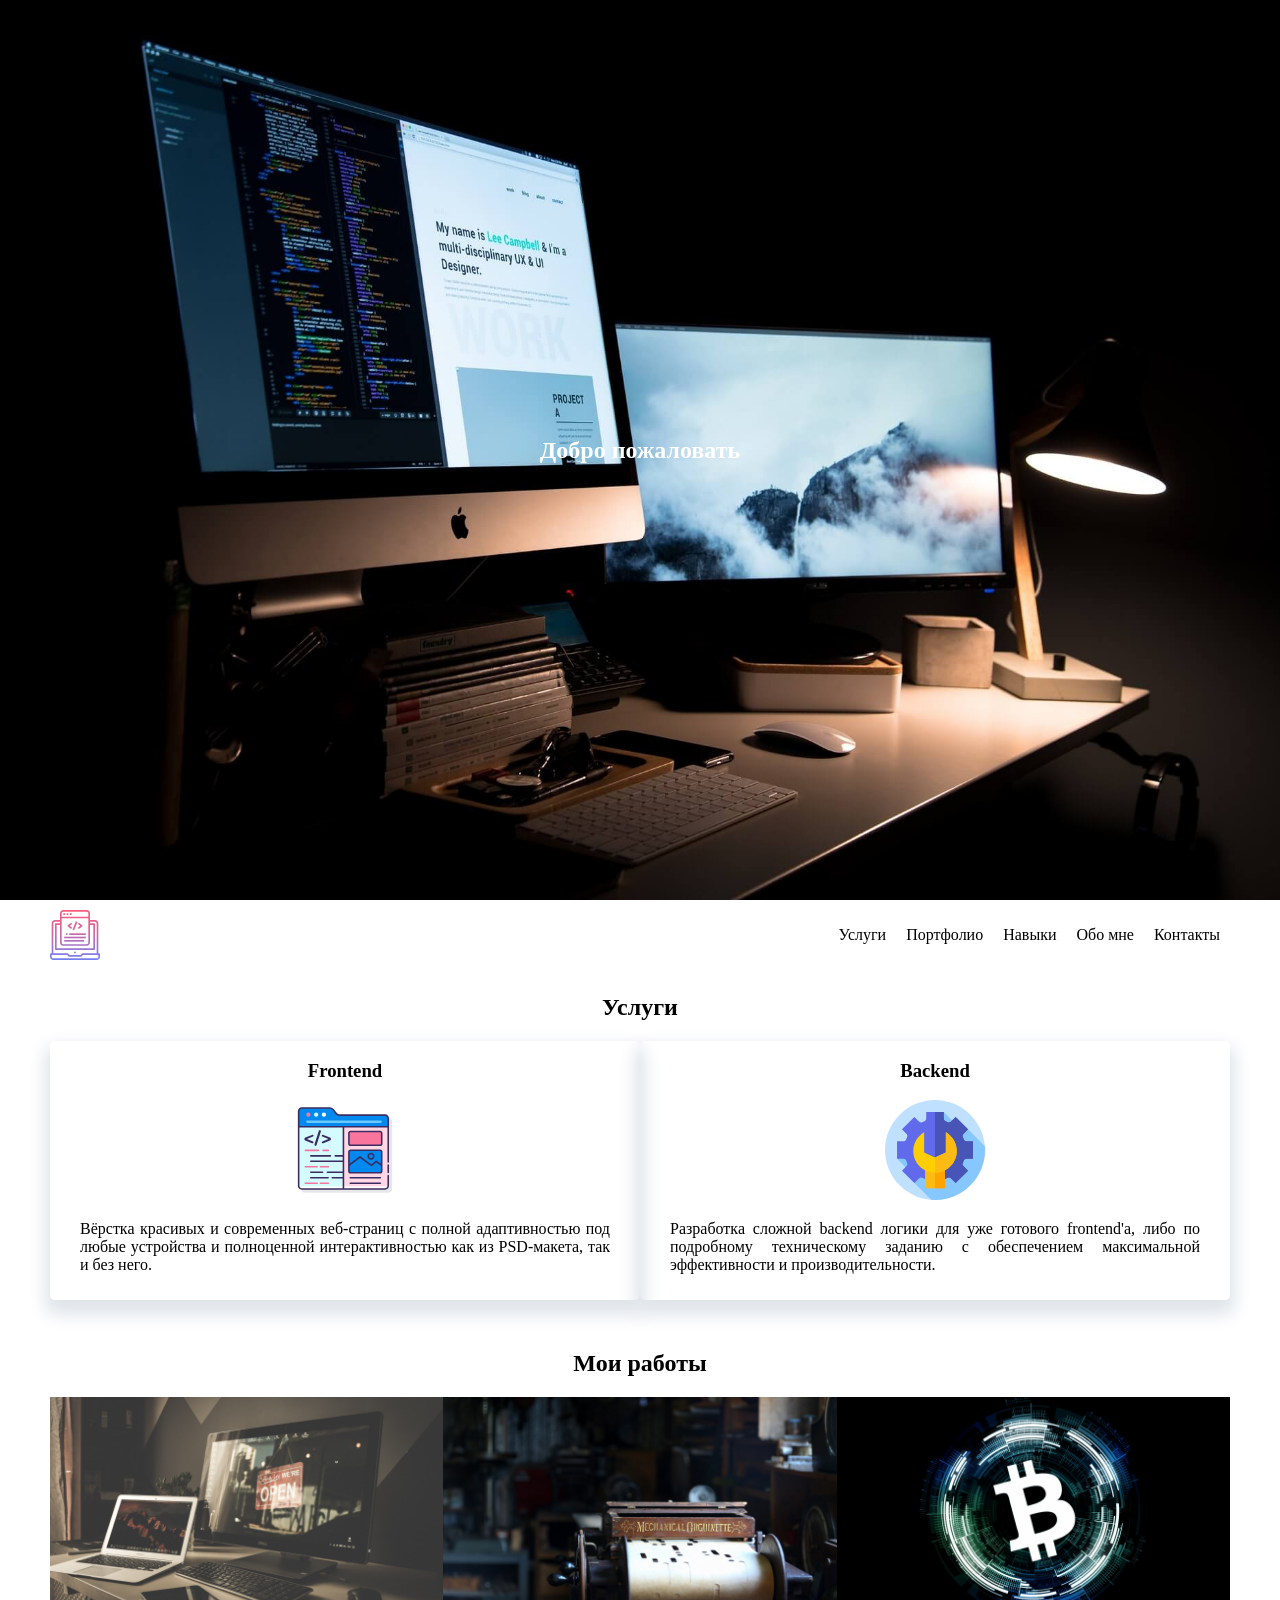
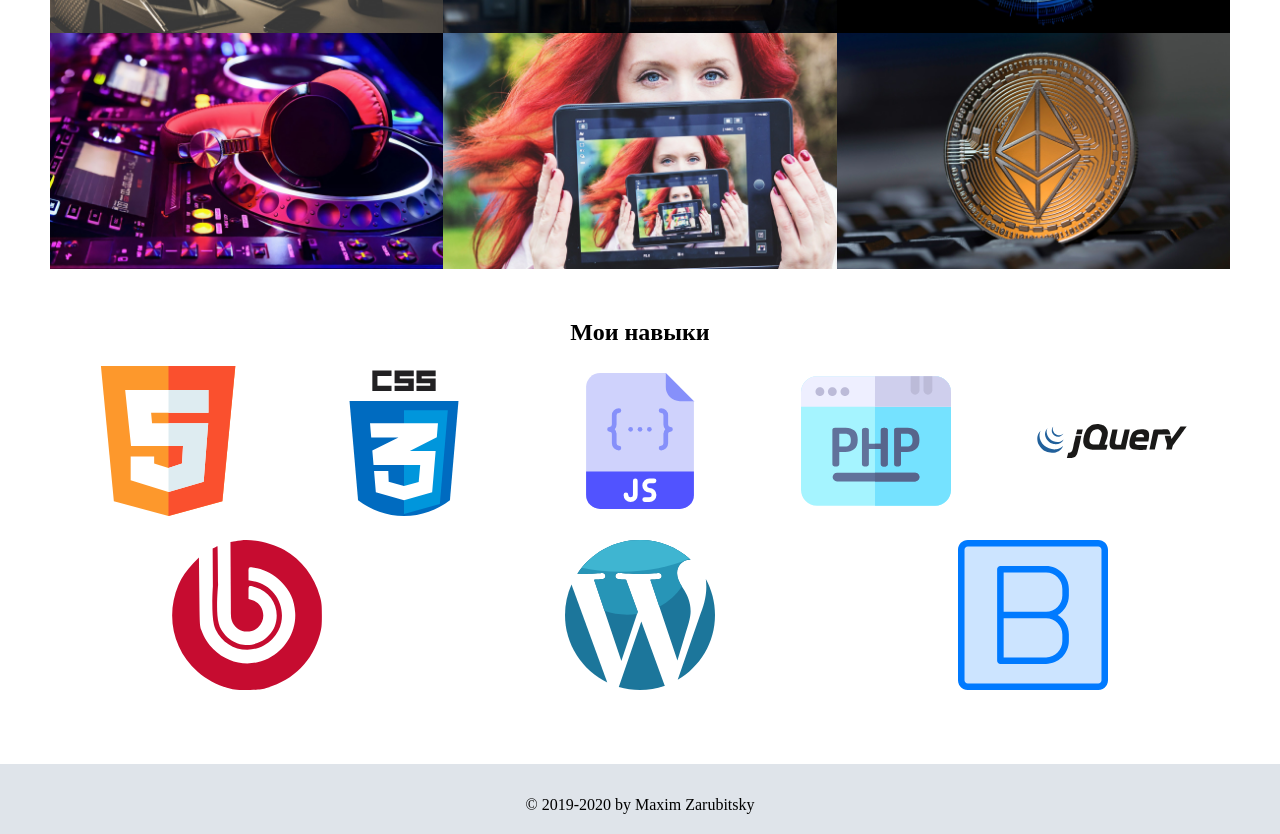
==== index.html @ ff4000c7 "Initial commit" ====
<!DOCTYPE html>
<html lang="ru">

<head>
    <meta charset="UTF-8">
    <meta name="viewport" content="width=device-width, initial-scale=1.0">
    <link rel="stylesheet" href="style.css">
    <!-- <link rel="shortcut icon" href="favicon.ico" type="image/x-icon"> -->
    <title>Портфолио</title>
</head>

<body>
    <section class="home">
        <div class="welcom">
            <h1>Добро пожаловать</h1>
        </div>
    </section>
    <header class="container">
        <div class="header-logo">
            <svg version="1.1" id="Capa_1" xmlns="http://www.w3.org/2000/svg" xmlns:xlink="http://www.w3.org/1999/xlink"
                x="0px" y="0px" viewBox="0 0 480 480" style="enable-background:new 0 0 480 480;" xml:space="preserve">
                <g>

                    <linearGradient id="SVGID_1_" gradientUnits="userSpaceOnUse" x1="-26.875" y1="617.289" x2="-26.875"
                        y2="554.985" gradientTransform="matrix(8 0 0 -8 455 4941)">
                        <stop offset="0" style="stop-color:#FC5C7D" />
                        <stop offset="0.129" style="stop-color:#F35E85" />
                        <stop offset="0.343" style="stop-color:#D9659B" />
                        <stop offset="0.616" style="stop-color:#B070BF" />
                        <stop offset="0.934" style="stop-color:#777FF0" />
                        <stop offset="1" style="stop-color:#6A82FB" />
                    </linearGradient>
                    <path style="fill:url(#SVGID_1_);" d="M232,400h16v16h-16V400z" />

                    <linearGradient id="SVGID_2_" gradientUnits="userSpaceOnUse" x1="-26.875" y1="617.289" x2="-26.875"
                        y2="554.985" gradientTransform="matrix(8 0 0 -8 455 4941)">
                        <stop offset="0" style="stop-color:#FC5C7D" />
                        <stop offset="0.129" style="stop-color:#F35E85" />
                        <stop offset="0.343" style="stop-color:#D9659B" />
                        <stop offset="0.616" style="stop-color:#B070BF" />
                        <stop offset="0.934" style="stop-color:#777FF0" />
                        <stop offset="1" style="stop-color:#6A82FB" />
                    </linearGradient>
                    <path style="fill:url(#SVGID_2_);" d="M472,416h-8V128c0-17.673-14.327-32-32-32h-48V32c0-17.673-14.327-32-32-32H128
		c-17.673,0-32,14.327-32,32v64H48c-17.673,0-32,14.327-32,32v288H8c-4.418,0-8,3.582-8,8v24c0,17.673,14.327,32,32,32h416
		c17.673,0,32-14.327,32-32v-24C480,419.582,476.418,416,472,416z M128,344h224c17.673,0,32-14.327,32-32V144h32v224H64V144h32v168
		C96,329.673,110.327,344,128,344z M112,80h256v232c0,8.837-7.163,16-16,16H128c-8.837,0-16-7.163-16-16V80z M128,16h224
		c8.837,0,16,7.163,16,16v32H112V32C112,23.163,119.163,16,128,16z M32,128c0-8.837,7.163-16,16-16h48v16H56c-4.418,0-8,3.582-8,8
		v240c0,4.418,3.582,8,8,8h368c4.418,0,8-3.582,8-8V136c0-4.418-3.582-8-8-8h-40v-16h48c8.837,0,16,7.163,16,16v288H312
		c-2.12-0.002-4.155,0.839-5.656,2.336L292.688,432H187.312l-13.656-13.664c-1.501-1.497-3.536-2.338-5.656-2.336H32L32,128z
		 M464,448c0,8.837-7.163,16-16,16H32c-8.837,0-16-7.163-16-16v-16h148.688l13.656,13.656c1.5,1.5,3.534,2.344,5.656,2.344h112
		c2.122,0,4.156-0.844,5.656-2.344L315.312,432H464V448z" />

                    <linearGradient id="SVGID_3_" gradientUnits="userSpaceOnUse" x1="-26.875" y1="617.289" x2="-26.875"
                        y2="554.985" gradientTransform="matrix(8 0 0 -8 455 4941)">
                        <stop offset="0" style="stop-color:#FC5C7D" />
                        <stop offset="0.129" style="stop-color:#F35E85" />
                        <stop offset="0.343" style="stop-color:#D9659B" />
                        <stop offset="0.616" style="stop-color:#B070BF" />
                        <stop offset="0.934" style="stop-color:#777FF0" />
                        <stop offset="1" style="stop-color:#6A82FB" />
                    </linearGradient>
                    <path style="fill:url(#SVGID_3_);" d="M136,256h208v16H136V256z" />
                </g>
                <g>

                    <linearGradient id="SVGID_4_" gradientUnits="userSpaceOnUse" x1="-27.875" y1="617.289" x2="-27.875"
                        y2="554.985" gradientTransform="matrix(8 0 0 -8 455 4941)">
                        <stop offset="0" style="stop-color:#FC5C7D" />
                        <stop offset="0.129" style="stop-color:#F35E85" />
                        <stop offset="0.343" style="stop-color:#D9659B" />
                        <stop offset="0.616" style="stop-color:#B070BF" />
                        <stop offset="0.934" style="stop-color:#777FF0" />
                        <stop offset="1" style="stop-color:#6A82FB" />
                    </linearGradient>
                    <path style="fill:url(#SVGID_4_);" d="M136,288h192v16H136V288z" />

                    <linearGradient id="SVGID_5_" gradientUnits="userSpaceOnUse" x1="-23.875" y1="617.289" x2="-23.875"
                        y2="554.985" gradientTransform="matrix(8 0 0 -8 455 4941)">
                        <stop offset="0" style="stop-color:#FC5C7D" />
                        <stop offset="0.129" style="stop-color:#F35E85" />
                        <stop offset="0.343" style="stop-color:#D9659B" />
                        <stop offset="0.616" style="stop-color:#B070BF" />
                        <stop offset="0.934" style="stop-color:#777FF0" />
                        <stop offset="1" style="stop-color:#6A82FB" />
                    </linearGradient>
                    <path style="fill:url(#SVGID_5_);" d="M184,224h160v16H184V224z" />

                    <linearGradient id="SVGID_6_" gradientUnits="userSpaceOnUse" x1="-39.875" y1="617.289" x2="-39.875"
                        y2="554.985" gradientTransform="matrix(8 0 0 -8 455 4941)">
                        <stop offset="0" style="stop-color:#FC5C7D" />
                        <stop offset="0.129" style="stop-color:#F35E85" />
                        <stop offset="0.343" style="stop-color:#D9659B" />
                        <stop offset="0.616" style="stop-color:#B070BF" />
                        <stop offset="0.934" style="stop-color:#777FF0" />
                        <stop offset="1" style="stop-color:#6A82FB" />
                    </linearGradient>
                    <path style="fill:url(#SVGID_6_);" d="M128,32h16v16h-16V32z" />

                    <linearGradient id="SVGID_7_" gradientUnits="userSpaceOnUse" x1="-35.875" y1="617.289" x2="-35.875"
                        y2="554.985" gradientTransform="matrix(8 0 0 -8 455 4941)">
                        <stop offset="0" style="stop-color:#FC5C7D" />
                        <stop offset="0.129" style="stop-color:#F35E85" />
                        <stop offset="0.343" style="stop-color:#D9659B" />
                        <stop offset="0.616" style="stop-color:#B070BF" />
                        <stop offset="0.934" style="stop-color:#777FF0" />
                        <stop offset="1" style="stop-color:#6A82FB" />
                    </linearGradient>
                    <path style="fill:url(#SVGID_7_);" d="M160,32h16v16h-16V32z" />

                    <linearGradient id="SVGID_8_" gradientUnits="userSpaceOnUse" x1="-31.875" y1="617.289" x2="-31.875"
                        y2="554.985" gradientTransform="matrix(8 0 0 -8 455 4941)">
                        <stop offset="0" style="stop-color:#FC5C7D" />
                        <stop offset="0.129" style="stop-color:#F35E85" />
                        <stop offset="0.343" style="stop-color:#D9659B" />
                        <stop offset="0.616" style="stop-color:#B070BF" />
                        <stop offset="0.934" style="stop-color:#777FF0" />
                        <stop offset="1" style="stop-color:#6A82FB" />
                    </linearGradient>
                    <path style="fill:url(#SVGID_8_);" d="M192,32h16v16h-16V32z" />

                    <linearGradient id="SVGID_9_" gradientUnits="userSpaceOnUse" x1="-36.875" y1="617.289" x2="-36.875"
                        y2="554.985" gradientTransform="matrix(8 0 0 -8 455 4941)">
                        <stop offset="0" style="stop-color:#FC5C7D" />
                        <stop offset="0.129" style="stop-color:#F35E85" />
                        <stop offset="0.343" style="stop-color:#D9659B" />
                        <stop offset="0.616" style="stop-color:#B070BF" />
                        <stop offset="0.934" style="stop-color:#777FF0" />
                        <stop offset="1" style="stop-color:#6A82FB" />
                    </linearGradient>
                    <path style="fill:url(#SVGID_9_);" d="M152,224h16v16h-16V224z" />

                    <linearGradient id="SVGID_10_" gradientUnits="userSpaceOnUse" x1="-33.075" y1="617.289" x2="-33.075"
                        y2="554.985" gradientTransform="matrix(8 0 0 -8 455 4941)">
                        <stop offset="0" style="stop-color:#FC5C7D" />
                        <stop offset="0.129" style="stop-color:#F35E85" />
                        <stop offset="0.343" style="stop-color:#D9659B" />
                        <stop offset="0.616" style="stop-color:#B070BF" />
                        <stop offset="0.934" style="stop-color:#777FF0" />
                        <stop offset="1" style="stop-color:#6A82FB" />
                    </linearGradient>
                    <path style="fill:url(#SVGID_10_);" d="M203.2,182.4l9.6-12.8L189.336,152l23.464-17.6l-9.6-12.8l-32,24
		c-3.535,2.651-4.251,7.665-1.6,11.2c0.455,0.606,0.994,1.145,1.6,1.6L203.2,182.4z" />

                    <linearGradient id="SVGID_11_" gradientUnits="userSpaceOnUse" x1="-20.675" y1="617.289" x2="-20.675"
                        y2="554.985" gradientTransform="matrix(8 0 0 -8 455 4941)">
                        <stop offset="0" style="stop-color:#FC5C7D" />
                        <stop offset="0.129" style="stop-color:#F35E85" />
                        <stop offset="0.343" style="stop-color:#D9659B" />
                        <stop offset="0.616" style="stop-color:#B070BF" />
                        <stop offset="0.934" style="stop-color:#777FF0" />
                        <stop offset="1" style="stop-color:#6A82FB" />
                    </linearGradient>
                    <path style="fill:url(#SVGID_11_);" d="M276.8,182.4l32-24c3.535-2.651,4.251-7.665,1.6-11.2c-0.455-0.606-0.994-1.145-1.6-1.6
		l-32-24l-9.6,12.8l23.464,17.6L267.2,169.6L276.8,182.4z" />
                </g>
                <linearGradient id="SVGID_12_" gradientUnits="userSpaceOnUse" x1="-29.5269" y1="610.7902" x2="-87.3759"
                    y2="587.6502" gradientTransform="matrix(2.9718 -7.4275 -7.4275 -2.9718 4864.4277 1598.5453)">
                    <stop offset="0" style="stop-color:#FC5C7D" />
                    <stop offset="0.129" style="stop-color:#F35E85" />
                    <stop offset="0.343" style="stop-color:#D9659B" />
                    <stop offset="0.616" style="stop-color:#B070BF" />
                    <stop offset="0.934" style="stop-color:#777FF0" />
                    <stop offset="1" style="stop-color:#6A82FB" />
                </linearGradient>
                <path style="fill:url(#SVGID_12_);"
                    d="M216.574,189.025l32.007-79.994l14.862,5.947l-32.007,79.994L216.574,189.025z" />
                <g>
                </g>
                <g>
                </g>
                <g>
                </g>
                <g>
                </g>
                <g>
                </g>
                <g>
                </g>
                <g>
                </g>
                <g>
                </g>
                <g>
                </g>
                <g>
                </g>
                <g>
                </g>
                <g>
                </g>
                <g>
                </g>
                <g>
                </g>
                <g>
                </g>
            </svg>
        </div>
        <nav class="header-menu">
            <ul>
                <li class="link-services"><a href="#services">Услуги</a></li>
                <li class="link-portfolio"><a href="#portfolio">Портфолио</a></li>
                <li class="link-skills"><a href="#skills">Навыки</a></li>
                <li class="link-about"><a href="#about">Обо мне</a></li>
                <li class="link-contact"><a href="#contact">Контакты</a></li>
            </ul>
        </nav>
        <div class="menu-toggler"></div>
    </header>
    <main>
        <section id="services">
            <h2>Услуги</h2>
            <div class="container">
                <div class="services-item">
                    <h3>Frontend</h3>
                    <div class="icon">
                        <svg id="Layer_1" enable-background="new 0 0 128 128" height="512" viewBox="0 0 128 128"
                            width="512" xmlns="http://www.w3.org/2000/svg">
                            <g>
                                <path
                                    d="m119.338 22.382h-57.978c-1.769 0-3.426-.868-4.433-2.322l-2.578-3.725c-1.38-1.993-3.651-3.184-6.077-3.184h-35.61c-2.757 0-5 2.243-5 5v95.698c0 2.757 2.243 5 5 5h106.676c2.757 0 5-2.243 5-5v-86.467c0-2.757-2.243-5-5-5z"
                                    fill="#e6e7e8" />
                                <g>
                                    <path
                                        d="m119.337 34.163h-114.675v75.687c0 2.209 1.791 4 4 4h106.675c2.209 0 4-1.791 4-4z"
                                        fill="#d4fbff" />
                                    <path d="m62 113.85h53.337c2.209 0 4-1.791 4-4v-75.687h-57.337z" fill="#ffd7e5" />
                                    <g fill="#fa759e">
                                        <g>
                                            <path
                                                d="m42.82 65.5h-6.809c-.552 0-1-.447-1-1s.448-1 1-1h6.809c.552 0 1 .447 1 1s-.447 1-1 1z" />
                                            <path
                                                d="m30.012 65.5h-16.833c-.552 0-1-.447-1-1s.448-1 1-1h16.833c.552 0 1 .447 1 1s-.448 1-1 1z" />
                                            <path
                                                d="m42.82 86.5h-10.308c-.552 0-1-.447-1-1s.448-1 1-1h10.308c.552 0 1 .447 1 1s-.447 1-1 1z" />
                                            <path
                                                d="m28.512 86.5h-15.333c-.552 0-1-.447-1-1s.448-1 1-1h15.333c.552 0 1 .447 1 1s-.448 1-1 1z" />
                                        </g>
                                        <g>
                                            <path
                                                d="m42.82 107.5h-10.308c-.552 0-1-.447-1-1s.448-1 1-1h10.308c.552 0 1 .447 1 1s-.447 1-1 1z" />
                                            <path
                                                d="m28.512 107.5h-15.333c-.552 0-1-.447-1-1s.448-1 1-1h15.333c.552 0 1 .447 1 1s-.448 1-1 1z" />
                                        </g>
                                    </g>
                                    <g>
                                        <path
                                            d="m69.024 55.968v-13.6c0-1.105.895-2 2-2h37.953c1.105 0 2 .895 2 2v13.6c0 1.105-.895 2-2 2h-37.953c-1.105 0-2-.895-2-2z"
                                            fill="#fa759e" />
                                        <path
                                            d="m69.024 91.211v-24.818c0-1.105.895-2 2-2h37.953c1.105 0 2 .895 2 2v24.817c0 1.105-.895 2-2 2h-37.953c-1.105.001-2-.895-2-1.999z"
                                            fill="#0089ef" />
                                    </g>
                                    <path
                                        d="m115.337 110.85h-106.675c-2.209 0-4-1.791-4-4v3c0 2.209 1.791 4 4 4h106.675c2.209 0 4-1.791 4-4v-3c0 2.209-1.791 4-4 4z"
                                        fill="#fff" />
                                    <path
                                        d="m52.106 16.629-2.579-3.725c-1.194-1.724-3.157-2.753-5.254-2.753h-35.611c-2.209 0-4 1.791-4 4v20.012h114.675v-10.781c0-2.209-1.791-4-4-4h-57.977c-2.097 0-4.061-1.029-5.254-2.753z"
                                        fill="#0089ef" />
                                    <g>
                                        <circle cx="36.972" cy="18.791" fill="#fff" r="2.727" />
                                        <circle cx="27.065" cy="18.791" fill="#d4fbff" r="2.727" />
                                        <circle cx="17.158" cy="18.791" fill="#fa759e" r="2.727" />
                                        <path
                                            d="m109.569 29.291h-93.75c-.829 0-1.5-.672-1.5-1.5s.671-1.5 1.5-1.5h93.75c.828 0 1.5.672 1.5 1.5s-.671 1.5-1.5 1.5z"
                                            fill="#6dc9f7" />
                                    </g>
                                    <g fill="#3a2c60">
                                        <path
                                            d="m45.345 70.5h-25.166c-.552 0-1 .447-1 1s.448 1 1 1h25.166c.552 0 1-.447 1-1s-.448-1-1-1z" />
                                        <path
                                            d="m20.179 93.5h15.166c.552 0 1-.447 1-1s-.448-1-1-1h-15.166c-.552 0-1 .447-1 1s.448 1 1 1z" />
                                        <path
                                            d="m19.179 99.5c0 .553.448 1 1 1h22.333c.552 0 1-.447 1-1s-.448-1-1-1h-22.333c-.552 0-1 .447-1 1z" />
                                        <path
                                            d="m13.279 51.911 8.472 3.456c.24.096.464.144.672.144.368 0 .676-.124.924-.372s.372-.564.372-.948c0-.224-.06-.428-.18-.612s-.292-.324-.516-.42l-7.849-3.144 7.849-3.144c.464-.208.695-.552.695-1.032 0-.384-.12-.696-.359-.936-.24-.24-.544-.36-.912-.36-.225 0-.456.048-.696.144l-8.472 3.456c-.4.16-.712.408-.937.744-.224.336-.336.712-.336 1.128 0 .432.112.812.336 1.14.225.329.537.581.937.756z" />
                                        <path
                                            d="m26.263 58.703c.304 0 .579-.084.828-.252.247-.168.42-.42.516-.756l5.521-17.28c.048-.176.071-.344.071-.504 0-.384-.144-.7-.432-.948s-.624-.372-1.008-.372c-.288 0-.557.084-.805.252s-.428.42-.54.756l-5.495 17.28c-.049.176-.072.344-.072.504 0 .384.144.7.432.948.287.248.615.372.984.372z" />
                                        <path
                                            d="m34.531 53.579c-.12.185-.181.388-.181.612 0 .384.124.7.372.948.248.249.556.372.924.372.208 0 .433-.048.672-.144l8.473-3.456c.399-.176.712-.428.936-.756.225-.328.336-.708.336-1.14 0-.416-.111-.792-.336-1.128-.224-.336-.536-.584-.936-.744l-8.473-3.456c-.239-.096-.472-.144-.695-.144-.368 0-.672.12-.912.36s-.36.552-.36.936c0 .48.232.824.696 1.032l7.848 3.144-7.848 3.144c-.225.097-.397.237-.516.42z" />
                                        <path
                                            d="m111.977 42.368c0-1.654-1.346-3-3-3h-37.953c-1.654 0-3 1.346-3 3v13.6c0 1.654 1.346 3 3 3h37.953c1.654 0 3-1.346 3-3zm-2 13.6c0 .552-.448 1-1 1h-37.953c-.552 0-1-.448-1-1v-13.6c0-.552.448-1 1-1h37.953c.552 0 1 .448 1 1z" />
                                        <path
                                            d="m111.977 91.21v-24.817c0-1.654-1.346-3-3-3h-37.953c-1.654 0-3 1.346-3 3v24.817c0 1.654 1.346 3 3 3h37.953c1.654 0 3-1.346 3-3zm-40.953-25.817h37.953c.552 0 1 .448 1 1v15.327l-5.394-3.865c-.365-.262-.861-.247-1.213.036l-5.565 4.512-14.045-10.374c-.357-.263-.848-.26-1.202.011l-12.534 9.602v-15.249c0-.552.448-1 1-1zm37.953 26.817h-37.953c-.552 0-1-.448-1-1v-7.049l13.153-10.077 14.062 10.388c.366.269.868.259 1.224-.028l5.574-4.52 5.939 4.257v7.029c.001.552-.448 1-.999 1z" />
                                        <path
                                            d="m97.25 76.583c2.481 0 4.5-2.019 4.5-4.5s-2.019-4.5-4.5-4.5-4.5 2.019-4.5 4.5 2.019 4.5 4.5 4.5zm0-7c1.379 0 2.5 1.121 2.5 2.5s-1.121 2.5-2.5 2.5-2.5-1.121-2.5-2.5 1.121-2.5 2.5-2.5z" />
                                        <path
                                            d="m109.29 98.5h-38.58c-.553 0-1 .447-1 1s.447 1 1 1h38.58c.553 0 1-.447 1-1s-.447-1-1-1z" />
                                        <path
                                            d="m109.29 105.5h-38.58c-.553 0-1 .447-1 1s.447 1 1 1h38.58c.553 0 1-.447 1-1s-.447-1-1-1z" />
                                        <path
                                            d="m119.337 82.25c-.553 0-1 .447-1 1v9.438c0 .553.447 1 1 1s1-.447 1-1v-9.438c0-.553-.447-1-1-1z" />
                                        <path
                                            d="m115.337 18.382h-57.977c-1.768 0-3.425-.868-4.432-2.322l-2.579-3.726c-1.38-1.993-3.652-3.184-6.077-3.184h-35.609c-2.757 0-5 2.243-5 5v95.699c0 2.757 2.243 5 5 5h106.675c2.757 0 5-2.243 5-5v-13.182c0-.553-.447-1-1-1s-1 .447-1 1v13.183c0 1.654-1.346 3-3 3h-52.338v-77.687h55.337v44.087c0 .553.447 1 1 1s1-.447 1-1v-55.868c0-2.757-2.243-5-5-5zm-109.674-4.231c0-1.654 1.346-3 3-3h35.61c1.769 0 3.425.868 4.432 2.322l2.579 3.726c1.381 1.993 3.652 3.184 6.077 3.184h57.977c1.654 0 3 1.346 3 3v9.781h-112.675zm55.337 56.349h-9.49c-.552 0-1 .447-1 1s.448 1 1 1h9.49v5h-40.821c-.552 0-1 .447-1 1s.448 1 1 1h40.821v12h-19.49c-.552 0-1 .447-1 1s.448 1 1 1h19.49v5h-13.401c-.552 0-1 .447-1 1s.448 1 1 1h13.401v12.35h-52.338c-1.654 0-3-1.346-3-3v-74.687h55.338z" />
                                    </g>
                                </g>
                            </g>
                        </svg>
                    </div>
                    <p class="description">Вёрстка красивых и современных веб-страниц с полной адаптивностью под любые
                        устройства и полноценной интерактивностью как из PSD-макета, так и без него.</p>
                </div>
                <div class="services-item">
                    <h3>Backend</h3>
                    <div class="icon">
                        <svg id="Capa_1" enable-background="new 0 0 512 512" height="512" viewBox="0 0 512 512"
                            width="512" xmlns="http://www.w3.org/2000/svg">
                            <g>
                                <g>
                                    <g>
                                        <g>
                                            <g>
                                                <g>
                                                    <g>
                                                        <circle cx="256" cy="256" fill="#bfe1ff" r="256" />
                                                    </g>
                                                </g>
                                            </g>
                                        </g>
                                    </g>
                                </g>
                                <path
                                    d="m512 256c0-6.584-.249-13.11-.737-19.57l-86.143-86.143-62.122-26.461-62.163-62.163-239.171 239.174 62.162 62.162 26.462 62.121 86.143 86.143c6.459.488 12.985.737 19.569.737 141.385 0 256-114.615 256-256z"
                                    fill="#87c7ff" />
                                <path
                                    d="m450.336 300.835v-89.672h-33.134c-6.014 0-11.46-3.698-13.532-9.343-1.5-4.086-3.164-8.093-4.985-12.012-2.507-5.396-1.291-11.795 2.917-16.002l23.518-23.518-63.407-63.408-23.518 23.518c-4.207 4.207-10.606 5.424-16.002 2.917-3.919-1.821-7.926-3.486-12.013-4.986-5.646-2.072-9.343-7.518-9.343-13.532v-33.133h-89.672v33.133c0 6.014-3.698 11.46-9.344 13.533-4.087 1.5-8.093 3.164-12.013 4.986-5.396 2.508-11.795 1.291-16.002-2.917l-23.519-23.519-63.408 63.408 23.519 23.518c4.207 4.207 5.424 10.606 2.917 16.002-1.821 3.919-3.486 7.926-4.985 12.013-2.072 5.646-7.518 9.343-13.532 9.344h-33.133v89.672h33.134c6.014 0 11.46 3.697 13.532 9.343 1.5 4.086 3.164 8.093 4.985 12.012 2.507 5.396 1.291 11.795-2.917 16.002l-23.519 23.518 63.408 63.408 23.518-23.518c4.207-4.207 10.606-5.424 16.002-2.917 3.919 1.821 7.926 3.486 12.012 4.986 5.646 2.072 9.343 7.518 9.343 13.532v33.133h89.672v-33.133c0-6.014 3.698-11.46 9.344-13.533 4.086-1.5 8.093-3.164 12.013-4.986 5.396-2.508 11.795-1.291 16.002 2.917l23.518 23.518 63.408-63.408-23.519-23.518c-4.207-4.207-5.424-10.606-2.917-16.002 1.821-3.919 3.486-7.926 4.985-12.013 2.072-5.646 7.518-9.344 13.532-9.344h33.135z"
                                    fill="#606aea" />
                                <path
                                    d="m403.671 310.179c2.072-5.646 7.518-9.344 13.532-9.344h33.133v-89.672h-33.134c-6.014 0-11.46-3.698-13.532-9.343-1.5-4.086-3.164-8.093-4.985-12.012-2.508-5.396-1.291-11.795 2.917-16.002l23.518-23.518-63.407-63.408-23.518 23.518c-4.207 4.208-10.606 5.424-16.002 2.917-3.919-1.821-7.926-3.486-12.013-4.986-5.646-2.072-9.344-7.518-9.344-13.532v-33.133h-44.836v388.673h44.836v-33.133c0-6.014 3.698-11.46 9.344-13.533 4.086-1.5 8.093-3.164 12.013-4.985 5.396-2.508 11.795-1.291 16.002 2.917l23.518 23.519 63.408-63.408-23.519-23.518c-4.207-4.208-5.424-10.606-2.917-16.002 1.822-3.922 3.486-7.928 4.986-12.015z"
                                    fill="#4855b7" />
                                <g>
                                    <path d="m205.177 305.355h101.647v146.645h-101.647z" fill="#fdba12" />
                                </g>
                                <g>
                                    <path d="m256 305.355h50.823v146.645h-50.823z" fill="#ffa300" />
                                </g>
                                <g>
                                    <path
                                        d="m311.613 165.273v103.593l-55.613 26.022-55.613-26.022v-103.593c-33.285 19.239-55.682 55.217-55.682 96.426 0 61.467 49.829 111.296 111.296 111.296s111.296-49.829 111.296-111.296c-.001-41.209-22.399-77.187-55.684-96.426z"
                                        fill="#ffce00" />
                                </g>
                                <g>
                                    <path
                                        d="m311.613 165.273v103.593l-55.613 26.022v78.103c.089 0-.089.003 0 .003 61.467 0 111.296-49.829 111.296-111.296 0-41.208-22.398-77.186-55.683-96.425z"
                                        fill="#fdba12" />
                                </g>
                            </g>
                        </svg>
                    </div>
                    <p class="description">Разработка сложной backend логики для уже готового frontend'а, либо по
                        подробному техническому заданию с обеспечением максимальной эффективности и производительности.
                    </p>
                </div>
            </div>
        </section>
        <section id="portfolio">
            <h2>Мои работы</h2>
            <div class="container">
                <div class="portfolio-item portfolio-item-1">
                    <img src="img/1.jpg" alt="">
                    <div class="description">Идейные соображения высшего порядка, а также дальнейшее развитие различных
                        форм деятельности требуют определения и уточнения систем массового участия. </div>
                </div>
                <div class="portfolio-item portfolio-item-2">
                    <img src="img/2.jpg" alt="">
                    <div class="description">Идейные соображения высшего порядка, а также дальнейшее развитие различных
                        форм деятельности требуют определения и уточнения систем массового участия. Не следует, однако
                        забывать, что начало повседневной работы по формированию позиции требуют определения и уточнения
                        позиций</div>
                </div>
                <div class="portfolio-item portfolio-item-3">
                    <img src="img/3.jpg" alt="">
                    <div class="description">Идейные соображения высшего порядка, а также дальнейшее развитие </div>
                </div>
                <div class="portfolio-item portfolio-item-4">
                    <img src="img/4.jpg" alt="">
                    <div class="description">Идейные соображения высшего порядка, а также дальнейшее развитие различных
                        форм деятельности требуют определения и уточнения систем массового участия. Не следует, однако
                        забывать, что начало повседневной работы по формированию позиции требуют определения и уточнения
                        позиций, занимаемых участниками в отношении поставленных задач.</div>
                </div>
                <div class="portfolio-item portfolio-item-5">
                    <img src="img/5.jpg" alt="">
                    <div class="description">Идейные соображения высшего порядка, а также дальнейшее развитие различных
                        форм деятельности .</div>
                </div>
                <div class="portfolio-item portfolio-item-6">
                    <img src="img/6.jpg" alt="">
                    <div class="description">Идейные соображения высшего порядка, а также дальнейшее развитие различных
                        форм деятельности требуют определения и уточнения систем массового участия. Не следует, однако
                        забывать, </div>
                </div>
            </div>
            <!-- <div class="portfolio-all-link"><a href="">Все работы</a></div> -->
        </section>
        <section id="skills">
            <h2>Мои навыки</h2>
            <div class="container">
                <div class="skill-item">
                    <svg height="512pt" viewBox="-27 0 512 512" width="512pt" xmlns="http://www.w3.org/2000/svg">
                        <path d="m0 0 44.265625 461.5 186.480469 50.5 183.84375-50.5 44.265625-461.5zm0 0"
                            fill="#fd982c" />
                        <path d="m230.746094 0v512l183.84375-50.5 44.265625-461.5zm0 0" fill="#fa502e" />
                        <path
                            d="m367.171875 159.378906-195.859375-.003906 3.277344 35.828125h191.652344l-15.488282 200.191406-120.171875 34.953125-128.984375-40.117187v-81.183594h80.125v24.179687l48.875 15.101563 46.308594-15.113281 3.371094-59.941406h-177.4375l-20.03125-190.964844h284.363281zm0 0"
                            fill="#fff" />
                        <g fill="#deecf1">
                            <path d="m230.746094 82.308594h136.425781v77.070312h-136.425781zm0 0" />
                            <path
                                d="m280.277344 273.273438-3.371094 59.941406-46.160156 15.066406v82.019531l120.007812-34.90625 15.488282-200.191406h-135.496094v78.070313zm0 0" />
                        </g>
                    </svg>
                </div>
                <div class="skill-item">
                    <svg version="1.1" id="Capa_1" xmlns="http://www.w3.org/2000/svg"
                        xmlns:xlink="http://www.w3.org/1999/xlink" x="0px" y="0px" viewBox="0 0 512 512"
                        style="enable-background:new 0 0 512 512;" xml:space="preserve">
                        <path style="fill:#006BC0;" d="M441.992,119.474l-29.226,338.923C369.455,492.001,315.068,512,256,512
	s-113.455-19.999-156.766-53.603L70.008,119.474H441.992z" />
                        <polygon style="fill:#0096DC;"
                            points="255.997,151.338 255.997,505.296 378.269,470.777 405.545,151.338 " />
                        <polygon style="fill:#FFFFFF;" points="364.036,289.787 275.85,289.787 367.999,242.89 371.981,195.746 140.013,195.746 
	144.072,243.811 237.189,243.811 147.845,288.484 152.002,337.723 152.002,337.723 311.376,337.723 306.152,396.366 255.997,409.95 
	203.752,395.321 202.446,358.75 153.778,358.75 159.866,430.848 255.997,458.015 352.127,430.848 364.039,289.779 " />
                        <g>
                            <polygon style="fill:#222123;" points="165.352,67.224 165.352,33.787 213.417,33.787 213.417,15.676 147.937,15.676 
		147.937,85.335 213.417,85.335 213.417,67.224 	" />
                            <polygon style="fill:#222123;"
                                points="241.542,42.93 241.542,34.57 289.347,34.57 289.347,33.787 289.347,15.676 223.866,15.676 
		223.866,58.864 270.799,58.864 270.799,67.224 223.866,67.224 223.866,85.335 289.347,85.335 289.347,67.224 289.347,42.93 	" />
                            <polygon style="fill:#222123;"
                                points="316.252,42.93 316.252,34.57 364.056,34.57 364.056,33.787 364.056,15.676 298.576,15.676 
		298.576,58.864 345.509,58.864 345.509,67.224 298.576,67.224 298.576,85.335 364.056,85.335 364.056,67.224 364.056,42.93 	" />
                        </g>
                        <g>
                        </g>
                        <g>
                        </g>
                        <g>
                        </g>
                        <g>
                        </g>
                        <g>
                        </g>
                        <g>
                        </g>
                        <g>
                        </g>
                        <g>
                        </g>
                        <g>
                        </g>
                        <g>
                        </g>
                        <g>
                        </g>
                        <g>
                        </g>
                        <g>
                        </g>
                        <g>
                        </g>
                        <g>
                        </g>
                    </svg>
                </div>
                <div class="skill-item">
                    <svg id="Flat" height="512" viewBox="0 0 512 512" width="512" xmlns="http://www.w3.org/2000/svg">
                        <path
                            d="m392 488h-272a48 48 0 0 1 -48-48v-368a48 48 0 0 1 48-48h224l96 96v320a48 48 0 0 1 -48 48z"
                            fill="#cfd2fc" />
                        <path
                            d="m72 360h368a0 0 0 0 1 0 0v80a48 48 0 0 1 -48 48h-272a48 48 0 0 1 -48-48v-80a0 0 0 0 1 0 0z"
                            fill="#5153ff" />
                        <g fill="#8690fa">
                            <path d="m440 120h-48a48 48 0 0 1 -48-48v-48z" />
                            <circle cx="288" cy="216" r="8" />
                            <circle cx="224" cy="216" r="8" />
                            <circle cx="256" cy="216" r="8" />
                            <path
                                d="m184 272a8.009 8.009 0 0 1 -8-8v-32a23.9 23.9 0 0 0 -6.131-16 23.9 23.9 0 0 0 6.131-16v-32a8.009 8.009 0 0 1 8-8 8 8 0 0 0 0-16 24.028 24.028 0 0 0 -24 24v32a8.009 8.009 0 0 1 -8 8 8 8 0 0 0 0 16 8.009 8.009 0 0 1 8 8v32a24.028 24.028 0 0 0 24 24 8 8 0 0 0 0-16z" />
                            <path
                                d="m360 208a8.009 8.009 0 0 1 -8-8v-32a24.028 24.028 0 0 0 -24-24 8 8 0 0 0 0 16 8.009 8.009 0 0 1 8 8v32a23.9 23.9 0 0 0 6.131 16 23.9 23.9 0 0 0 -6.131 16v32a8.009 8.009 0 0 1 -8 8 8 8 0 0 0 0 16 24.028 24.028 0 0 0 24-24v-32a8.009 8.009 0 0 1 8-8 8 8 0 0 0 0-16z" />
                        </g>
                        <path
                            d="m240 384a8 8 0 0 0 -8 8v48a8 8 0 0 1 -16 0 8 8 0 0 0 -16 0 24 24 0 0 0 48 0v-48a8 8 0 0 0 -8-8z"
                            fill="#fff" />
                        <path
                            d="m288 400h16a8 8 0 0 0 0-16h-16a24 24 0 0 0 0 48 8 8 0 0 1 0 16h-16a8 8 0 0 0 0 16h16a24 24 0 0 0 0-48 8 8 0 0 1 0-16z"
                            fill="#fff" />
                    </svg>
                </div>
                <div class="skill-item">
                    <svg version="1.1" id="Capa_1" xmlns="http://www.w3.org/2000/svg"
                        xmlns:xlink="http://www.w3.org/1999/xlink" x="0px" y="0px" viewBox="0 0 512 512"
                        style="enable-background:new 0 0 512 512;" xml:space="preserve">
                        <path style="fill:#A5F4FF;" d="M512,89.766v332.468c0,30.035-24.434,54.47-54.47,54.47H54.48C24.444,476.704,0,452.27,0,422.234
	V89.766c0-30.035,24.444-54.47,54.48-54.47H457.53C487.566,35.296,512,59.731,512,89.766z" />
                        <path style="fill:#75E2FF;" d="M512,89.766v332.468c0,30.035-24.434,54.47-54.47,54.47H252.504V35.296H457.53
	C487.566,35.296,512,59.731,512,89.766z" />
                        <path style="fill:#EEEFFF;" d="M512,89.766v49.639H0V89.766c0-30.035,24.444-54.47,54.48-54.47H457.53
	C487.566,35.296,512,59.731,512,89.766z" />
                        <path style="fill:#CFCFED;"
                            d="M512,89.766v49.639H252.504V35.296H457.53C487.566,35.296,512,59.731,512,89.766z" />
                        <g>
                            <path style="fill:#BCBBD8;" d="M64.501,102.528c-0.49,0-0.99-0.02-1.47-0.07c-0.49-0.05-0.98-0.12-1.46-0.22
		c-0.48-0.1-0.96-0.22-1.431-0.36c-0.46-0.14-0.93-0.31-1.38-0.5c-0.45-0.18-0.899-0.39-1.33-0.62c-0.43-0.23-0.85-0.48-1.26-0.75
		c-0.41-0.28-0.8-0.57-1.18-0.88c-0.38-0.31-0.75-0.64-1.101-0.99c-0.34-0.35-0.68-0.71-0.989-1.09
		c-0.311-0.38-0.601-0.78-0.87-1.19c-0.271-0.41-0.53-0.83-0.76-1.26c-0.221-0.43-0.431-0.88-0.62-1.33
		c-0.19-0.45-0.351-0.91-0.5-1.38c-0.141-0.47-0.261-0.95-0.36-1.43c-0.09-0.48-0.17-0.97-0.22-1.45c-0.05-0.49-0.07-0.99-0.07-1.48
		c0-0.49,0.021-0.98,0.07-1.47c0.05-0.49,0.13-0.98,0.22-1.46c0.1-0.47,0.22-0.95,0.36-1.42c0.149-0.47,0.31-0.93,0.5-1.38
		c0.189-0.45,0.399-0.9,0.62-1.33c0.229-0.43,0.489-0.86,0.76-1.26c0.27-0.41,0.56-0.81,0.87-1.19c0.31-0.38,0.649-0.75,0.989-1.09
		c0.351-0.35,0.721-0.68,1.101-0.99c0.38-0.31,0.77-0.61,1.18-0.88c0.41-0.27,0.83-0.52,1.26-0.75c0.431-0.23,0.88-0.44,1.33-0.63
		c0.45-0.18,0.92-0.35,1.38-0.49c0.471-0.15,0.95-0.27,1.431-0.36c0.479-0.1,0.97-0.17,1.46-0.22c0.97-0.1,1.97-0.1,2.951,0
		c0.479,0.05,0.97,0.12,1.449,0.22c0.48,0.09,0.96,0.21,1.42,0.36c0.471,0.14,0.94,0.31,1.391,0.49c0.45,0.19,0.89,0.4,1.319,0.63
		c0.431,0.23,0.86,0.48,1.261,0.75c0.41,0.27,0.81,0.57,1.189,0.88c0.379,0.31,0.75,0.64,1.09,0.99c0.351,0.34,0.681,0.71,1,1.09
		c0.301,0.38,0.601,0.78,0.87,1.19c0.271,0.4,0.521,0.83,0.75,1.26c0.23,0.43,0.44,0.88,0.63,1.33c0.19,0.45,0.351,0.91,0.5,1.38
		c0.141,0.47,0.261,0.95,0.36,1.42c0.09,0.48,0.17,0.97,0.22,1.46c0.04,0.49,0.07,0.98,0.07,1.47c0,0.49-0.03,0.99-0.07,1.48
		c-0.05,0.48-0.13,0.97-0.22,1.45c-0.1,0.48-0.22,0.96-0.36,1.43c-0.149,0.47-0.31,0.93-0.5,1.38c-0.189,0.45-0.399,0.9-0.63,1.33
		c-0.229,0.43-0.479,0.85-0.75,1.26c-0.27,0.41-0.569,0.81-0.87,1.19c-0.319,0.38-0.649,0.74-1,1.09c-0.34,0.35-0.71,0.68-1.09,0.99
		c-0.38,0.31-0.779,0.6-1.189,0.88c-0.4,0.27-0.83,0.52-1.261,0.75c-0.43,0.23-0.869,0.44-1.319,0.62
		c-0.45,0.19-0.92,0.36-1.391,0.5c-0.46,0.14-0.939,0.26-1.42,0.36c-0.479,0.1-0.97,0.17-1.449,0.22
		C65.492,102.508,64.991,102.528,64.501,102.528z" />
                            <path style="fill:#BCBBD8;" d="M106.929,102.528c-0.49,0-0.979-0.02-1.47-0.07c-0.49-0.05-0.98-0.12-1.46-0.22
		c-0.48-0.1-0.95-0.22-1.42-0.36c-0.471-0.14-0.931-0.31-1.38-0.5c-0.45-0.18-0.9-0.39-1.33-0.62c-0.431-0.23-0.86-0.48-1.261-0.75
		c-0.409-0.28-0.81-0.57-1.189-0.88c-0.38-0.31-0.74-0.64-1.09-0.99c-0.351-0.35-0.681-0.71-0.99-1.09
		c-0.31-0.38-0.61-0.78-0.88-1.19c-0.271-0.41-0.521-0.83-0.75-1.26c-0.23-0.43-0.44-0.88-0.63-1.33
		c-0.181-0.45-0.351-0.91-0.49-1.38c-0.15-0.47-0.271-0.95-0.36-1.43c-0.1-0.48-0.17-0.97-0.22-1.45c-0.05-0.49-0.08-0.99-0.08-1.48
		c0-0.49,0.03-0.98,0.08-1.47c0.05-0.49,0.12-0.98,0.22-1.46c0.09-0.48,0.21-0.95,0.36-1.42c0.14-0.47,0.31-0.93,0.49-1.38
		c0.189-0.45,0.399-0.9,0.63-1.33c0.229-0.43,0.479-0.86,0.75-1.26c0.27-0.41,0.57-0.81,0.88-1.19s0.64-0.75,0.99-1.09
		c0.35-0.35,0.71-0.68,1.09-0.99s0.78-0.61,1.189-0.88c0.4-0.27,0.83-0.52,1.261-0.75c0.43-0.23,0.88-0.44,1.33-0.63
		c0.449-0.18,0.909-0.35,1.38-0.49c0.47-0.14,0.939-0.27,1.42-0.36c0.479-0.1,0.97-0.17,1.46-0.22c0.979-0.1,1.97-0.1,2.951,0
		c0.489,0.05,0.97,0.12,1.449,0.22c0.48,0.09,0.96,0.22,1.431,0.36c0.47,0.14,0.93,0.31,1.38,0.49c0.45,0.19,0.899,0.4,1.33,0.63
		c0.43,0.23,0.85,0.48,1.26,0.75c0.41,0.27,0.81,0.57,1.18,0.88c0.38,0.31,0.75,0.64,1.101,0.99c0.35,0.34,0.68,0.71,0.99,1.09
		s0.6,0.78,0.869,1.19c0.271,0.4,0.53,0.83,0.761,1.26c0.229,0.43,0.439,0.88,0.62,1.33c0.189,0.45,0.359,0.91,0.5,1.38
		c0.14,0.47,0.26,0.94,0.359,1.42c0.101,0.48,0.17,0.97,0.22,1.46c0.051,0.49,0.08,0.98,0.08,1.47c0,0.49-0.029,0.99-0.08,1.48
		c-0.05,0.48-0.119,0.97-0.22,1.45c-0.1,0.48-0.22,0.96-0.359,1.43c-0.141,0.47-0.311,0.93-0.5,1.38
		c-0.181,0.45-0.391,0.9-0.62,1.33c-0.23,0.43-0.49,0.85-0.761,1.26c-0.27,0.41-0.56,0.81-0.869,1.19
		c-0.311,0.38-0.641,0.74-0.99,1.09c-0.351,0.35-0.721,0.68-1.101,0.99c-0.37,0.31-0.77,0.6-1.18,0.88
		c-0.41,0.27-0.83,0.52-1.26,0.75c-0.431,0.23-0.88,0.44-1.33,0.62c-0.45,0.19-0.91,0.36-1.38,0.5c-0.471,0.14-0.95,0.26-1.431,0.36
		c-0.479,0.1-0.96,0.17-1.449,0.22C107.919,102.508,107.419,102.528,106.929,102.528z" />
                            <path style="fill:#BCBBD8;" d="M149.945,102.528c-0.489,0-0.989-0.02-1.479-0.07c-0.49-0.05-0.98-0.12-1.46-0.22
		c-0.47-0.1-0.95-0.22-1.42-0.36c-0.471-0.14-0.931-0.31-1.38-0.5c-0.45-0.18-0.9-0.39-1.33-0.62c-0.431-0.23-0.86-0.48-1.261-0.75
		c-0.409-0.28-0.81-0.57-1.189-0.88c-0.38-0.31-0.75-0.64-1.09-0.99c-0.351-0.34-0.681-0.71-0.99-1.09
		c-0.31-0.38-0.61-0.78-0.88-1.19c-0.271-0.41-0.521-0.83-0.75-1.26c-0.23-0.43-0.44-0.88-0.63-1.33
		c-0.181-0.45-0.351-0.91-0.49-1.38c-0.139-0.47-0.271-0.95-0.36-1.43c-0.1-0.48-0.17-0.97-0.22-1.45
		c-0.05-0.49-0.08-0.99-0.08-1.48c0-0.49,0.03-0.98,0.08-1.47c0.05-0.49,0.12-0.98,0.22-1.46c0.09-0.47,0.221-0.95,0.36-1.42
		c0.14-0.47,0.31-0.93,0.49-1.38c0.189-0.45,0.399-0.9,0.63-1.33c0.229-0.43,0.479-0.86,0.75-1.26c0.27-0.41,0.57-0.81,0.88-1.19
		c0.31-0.38,0.64-0.75,0.99-1.09c0.34-0.35,0.71-0.68,1.09-0.99s0.78-0.61,1.189-0.88c0.4-0.27,0.83-0.52,1.261-0.75
		c0.43-0.23,0.88-0.44,1.33-0.63c0.449-0.18,0.909-0.35,1.38-0.49c0.47-0.14,0.95-0.27,1.42-0.36c0.479-0.1,0.97-0.17,1.46-0.22
		c0.979-0.1,1.97-0.1,2.951,0c0.489,0.05,0.979,0.12,1.46,0.22c0.47,0.09,0.949,0.22,1.42,0.36c0.47,0.14,0.93,0.31,1.38,0.49
		c0.45,0.19,0.899,0.4,1.33,0.63c0.43,0.23,0.859,0.48,1.26,0.75c0.41,0.27,0.81,0.57,1.18,0.88c0.391,0.31,0.75,0.64,1.101,0.99
		c0.35,0.34,0.68,0.71,0.99,1.09s0.6,0.78,0.88,1.19c0.27,0.4,0.52,0.83,0.75,1.26c0.229,0.43,0.439,0.88,0.63,1.33
		c0.18,0.45,0.35,0.91,0.49,1.38c0.14,0.47,0.27,0.95,0.359,1.42c0.101,0.48,0.17,0.97,0.22,1.46c0.051,0.49,0.08,0.98,0.08,1.47
		c0,0.49-0.029,0.99-0.08,1.48c-0.05,0.48-0.119,0.97-0.22,1.45c-0.09,0.48-0.22,0.96-0.359,1.43c-0.141,0.47-0.311,0.93-0.49,1.38
		c-0.19,0.45-0.4,0.9-0.63,1.33c-0.23,0.43-0.48,0.85-0.75,1.26c-0.28,0.41-0.57,0.81-0.88,1.19c-0.311,0.38-0.641,0.75-0.99,1.09
		c-0.351,0.35-0.71,0.68-1.101,0.99c-0.37,0.31-0.77,0.6-1.18,0.88c-0.4,0.27-0.83,0.52-1.26,0.75c-0.431,0.23-0.88,0.44-1.33,0.62
		c-0.45,0.19-0.91,0.36-1.38,0.5c-0.471,0.14-0.95,0.26-1.42,0.36c-0.48,0.1-0.971,0.17-1.46,0.22
		C150.927,102.508,150.426,102.528,149.945,102.528z" />
                            <path style="fill:#BCBBD8;" d="M448.189,35.296v47.888c0,8.281-6.721,15.003-15.003,15.003c-8.291,0-15.003-6.721-15.003-15.003
		V35.296H448.189z" />
                            <path style="fill:#BCBBD8;" d="M404.391,35.296v47.888c0,8.281-6.711,15.003-15.003,15.003c-8.281,0-15.003-6.721-15.003-15.003
		V35.296H404.391z" />
                        </g>
                        <g>
                            <path style="fill:#61729B;" d="M182.332,220.519c-7.501-6.591-17.473-9.882-29.915-9.882H115.97c-2.66,0-4.801,0.72-6.431,2.17
		c-1.63,1.45-2.45,3.151-2.45,5.081v117.841c0,2.29,1.15,4.111,3.451,5.441c2.29,1.33,5.071,1.99,8.341,1.99
		c3.141,0,5.891-0.66,8.241-1.99c2.36-1.33,3.541-3.151,3.541-5.441v-42.067h20.304c12.812,0,23.114-3.321,30.905-9.972
		c7.801-6.641,11.692-17.033,11.692-31.175v-1.09C193.564,237.402,189.823,227.1,182.332,220.519z M170,254.325
		c0,6.891-1.66,12.092-4.981,15.593c-3.331,3.511-8.011,5.261-14.052,5.261h-20.304v-43.878h20.304
		c6.041,0,10.722,1.75,14.052,5.261c3.321,3.501,4.981,8.702,4.981,15.593V254.325z" />
                            <path style="fill:#61729B;" d="M292.551,212.447c-2.3-1.21-5.071-1.81-8.341-1.81c-3.261,0-6.041,0.6-8.331,1.81
		c-2.3,1.21-3.451,3.021-3.451,5.441v47.318h-40.787v-47.318c0-2.42-1.15-4.231-3.451-5.441c-2.29-1.21-5.071-1.81-8.331-1.81
		c-3.271,0-6.051,0.6-8.341,1.81c-2.3,1.21-3.451,3.021-3.451,5.441v117.841c0,2.29,1.15,4.111,3.451,5.441
		c2.29,1.33,5.071,1.99,8.341,1.99c3.141,0,5.891-0.66,8.241-1.99c2.36-1.33,3.541-3.151,3.541-5.441V283.69h40.787v52.039
		c0,2.29,1.15,4.111,3.451,5.441c2.29,1.33,5.071,1.99,8.331,1.99c3.141,0,5.891-0.66,8.251-1.99c2.36-1.33,3.541-3.151,3.541-5.441
		V217.888C296.002,215.468,294.852,213.658,292.551,212.447z" />
                        </g>
                        <path style="fill:#57658C;" d="M392.989,220.519c-7.491-6.591-17.463-9.882-29.915-9.882h-36.436c-2.66,0-4.811,0.72-6.441,2.17
	c-1.63,1.45-2.44,3.151-2.44,5.081v117.841c0,2.29,1.14,4.111,3.441,5.441c2.3,1.33,5.081,1.99,8.341,1.99
	c3.141,0,5.891-0.66,8.251-1.99c2.35-1.33,3.531-3.151,3.531-5.441v-42.067h20.304c12.812,0,23.114-3.321,30.915-9.972
	c7.791-6.641,11.692-17.033,11.692-31.175v-1.09C404.231,237.402,400.48,227.1,392.989,220.519z M380.657,254.325
	c0,6.891-1.66,12.092-4.981,15.593c-3.331,3.511-8.011,5.261-14.052,5.261H341.32v-43.878h20.304c6.041,0,10.722,1.75,14.052,5.261
	c3.321,3.501,4.981,8.702,4.981,15.593V254.325z" />
                        <path style="fill:#61729B;" d="M404.341,379.237c0,8.291-6.711,15.003-15.003,15.003H122.992c-8.281,0-15.003-6.711-15.003-15.003
	c0-8.281,6.721-15.003,15.003-15.003h266.347C397.63,364.234,404.341,370.955,404.341,379.237z" />
                        <g>
                            <path style="fill:#57658C;" d="M272.428,283.69h-19.923v-18.483h19.923v-47.318c0-2.42,1.15-4.231,3.451-5.441
		c2.29-1.21,5.071-1.81,8.331-1.81c3.271,0,6.041,0.6,8.341,1.81c2.3,1.21,3.451,3.021,3.451,5.441v117.841
		c0,2.29-1.18,4.111-3.541,5.441c-2.36,1.33-5.111,1.99-8.251,1.99c-3.261,0-6.041-0.66-8.331-1.99
		c-2.3-1.33-3.451-3.151-3.451-5.441V283.69z" />
                            <path style="fill:#57658C;" d="M404.341,379.237c0,8.291-6.711,15.003-15.003,15.003H252.504v-30.005h136.834
		C397.63,364.234,404.341,370.955,404.341,379.237z" />
                        </g>
                        <g>
                        </g>
                        <g>
                        </g>
                        <g>
                        </g>
                        <g>
                        </g>
                        <g>
                        </g>
                        <g>
                        </g>
                        <g>
                        </g>
                        <g>
                        </g>
                        <g>
                        </g>
                        <g>
                        </g>
                        <g>
                        </g>
                        <g>
                        </g>
                        <g>
                        </g>
                        <g>
                        </g>
                        <g>
                        </g>
                    </svg>

                </div>
                <div class="skill-item">
                    <svg width="512px" height="116px" viewBox="0 0 512 116" version="1.1"
                        xmlns="http://www.w3.org/2000/svg" xmlns:xlink="http://www.w3.org/1999/xlink">
                        <defs></defs>
                        <g stroke="none" stroke-width="1" fill="none" fill-rule="evenodd">
                            <g>
                                <path
                                    d="M489.718192,8.64613026 L511.13882,8.76383142 C511.13882,8.76383142 471.313656,62.7278468 468.06216,67.1259464 C467.005794,68.5501302 465.401134,70.0861302 464.588016,71.9899464 C462.531188,76.7764598 460.419432,87.2754022 460.419432,87.2754022 L440.82023,87.3725058 C440.82023,87.3725058 443.86967,76.4292414 443.744122,70.600092 C443.633288,65.5075556 441.034054,60.421885 439.57554,55.314636 C438.102314,50.1455938 436.101394,40.02918 436.101394,40.02918 L456.25085,40.02918 L459.029578,51.1460536 L489.718192,8.64613026"
                                    fill="#1A1918"></path>
                                <path
                                    d="M449.157394,20.0268506 C453.110192,22.4102988 455.535816,35.5555556 455.535816,35.5555556 C455.535816,35.5555556 434.8518,35.8605978 423.595648,35.8605978 L413.868628,35.8605978 L402.057318,87.2754022 L383.993134,87.2754022 C383.993134,87.2754022 395.234574,31.400705 397.888736,21.2705594 C398.749916,17.9916015 403.78066,18.5536245 412.277702,18.5536245 L425.846682,18.5536245 C434.608552,18.5536245 444.849532,17.4354636 449.157394,20.0268506"
                                    fill="#1A1918"></path>
                                <path
                                    d="M365.059924,45.0667892 C365.059924,45.0667892 365.622928,41.7662528 363.149242,37.9448888 C361.037486,34.6865288 359.08561,33.929318 353.527172,33.7557088 C337.831724,33.2623448 338.136766,44.89318 338.136766,44.89318 L365.059924,45.0667892 L365.059924,45.0667892 Z M382.082452,31.7479234 C384.382528,40.0438928 379.99816,59.5391264 379.99816,59.5391264 C379.99816,59.5391264 357.104306,59.1565978 344.56423,59.5391264 C340.66538,59.6578084 335.997548,59.1154022 334.83721,60.9289808 C333.204108,63.4713256 335.433564,67.383908 337.323648,69.0366284 C339.499158,70.9404444 343.736398,71.1562298 345.258666,71.3504368 C355.436874,72.6431878 376.7398,71.6839234 376.7398,71.6839234 L373.04987,88.0247662 C373.04987,88.0247662 342.94584,89.5333026 327.88892,85.940475 C324.915984,85.2323066 322.12941,83.8012568 320.246192,81.7718928 C319.73223,81.2167356 319.286928,80.459525 318.80043,79.8062836 C318.412016,79.284475 317.280122,77.5689808 316.772046,76.213456 C313.33321,67.0494406 317.175172,49.4923524 320.940628,40.0850882 C321.378084,38.9943908 321.927356,37.6123832 322.505072,36.4373334 C323.226974,34.971954 323.838038,33.3182528 324.414774,32.4423602 C324.803188,31.838161 325.2838,31.4487662 325.686928,30.8788966 C326.151846,30.2050574 326.693272,29.551816 327.194482,28.9691954 C328.583356,27.3566896 330.160552,26.2169502 332.057502,24.800613 C338.330974,20.1033564 349.68423,16.4556015 363.32285,17.8523218 C368.457564,18.3800153 376.212108,20.2141916 379.99816,25.4950498 C381.012352,26.905502 381.512582,29.7048276 382.082452,31.7479234 L382.082452,31.7479234 L382.082452,31.7479234 Z"
                                    fill="#1A1918"></path>
                                <path
                                    d="M299.22869,18.4908506 L316.744582,18.3868812 C316.744582,18.3868812 306.983234,64.6944368 302.008398,87.2754022 L281.858942,87.2754022 C267.776,87.2754022 255.234942,89.019341 249.899158,78.9372568 C244.72325,69.1484444 249.662774,53.0498698 251.983448,42.1134712 C253.623418,34.3736398 257.076966,18.5536245 257.076966,18.5536245 L275.224522,18.3868812 C275.224522,18.3868812 270.096674,43.0168276 267.96334,55.314636 C267.199264,59.7196016 265.62305,63.8675862 267.268904,67.1259464 C268.832368,70.22541 271.020628,70.4470804 277.69036,70.600092 C279.803096,70.649134 286.722942,70.600092 286.722942,70.600092 L299.22869,18.4908506"
                                    fill="#1A1918"></path>
                                <path
                                    d="M217.243954,51.8404904 C219.07813,45.3237702 221.752888,38.2577778 221.412536,32.3864522 C221.04472,26.106115 215.778574,20.3878008 212.380934,19.1862682 C202.14682,15.5728429 192.565946,20.624184 188.758314,24.7437242 C183.83154,30.0804904 182.164107,36.3127662 180.420169,44.89318 C179.121533,51.2637548 178.058299,57.9893946 180.420169,62.957364 C184.602483,71.7398314 197.64377,69.8222836 211.685518,69.9056552 C213.769808,64.3197548 215.49315,58.0453026 217.243954,51.8404904 L217.243954,51.8404904 L217.243954,51.8404904 Z M241.561992,26.1335786 C243.562912,40.6824214 235.885854,56.7398008 230.59813,70.7040614 C235.989824,71.1905594 240.714544,70.6285364 241.054896,71.030682 C241.40898,71.5524904 237.441472,87.6991264 236.058482,87.7403218 C231.779066,87.852138 217.59902,87.969839 211.685518,87.969839 C192.391356,87.969839 174.340904,89.2272796 165.135693,79.6326744 C161.397701,75.7348046 158.81318,69.0503602 158.187402,64.3472184 C157.144766,56.4955708 158.451249,47.8523832 160.271693,40.7245978 C161.918529,34.2902682 164.030284,28.2178698 167.219985,22.659433 C175.327632,8.50685058 189.432153,-1.99797701 213.075372,0.426666666 C217.660812,0.89943295 224.247172,2.9072184 228.360828,5.28968582 C228.645272,5.45740996 229.639846,6.2489502 229.868384,6.38822988 C235.42682,9.92514942 240.491892,18.3662835 241.561992,26.1335786 L241.561992,26.1335786 L241.561992,26.1335786 Z"
                                    fill="#1A1918"></path>
                                <path
                                    d="M156.193349,18.5742222 C155.026146,23.88941 153.858943,29.9137472 152.628966,35.166161 L133.174927,35.166161 C134.682483,29.3438774 135.835954,23.5559234 137.34351,18.4908506 C143.56892,18.4908506 149.356874,18.5742222 156.193349,18.5742222"
                                    fill="#1A1918"></path>
                                <path
                                    d="M132.48049,40.02918 L151.239111,40.02918 C148.787004,53.6060076 143.930851,75.5052874 140.123218,90.748567 C137.73977,100.288245 136.148843,107.250268 129.700782,112.286897 C129.124046,112.739065 128.79154,112.524261 128.311908,112.982314 C127.123126,114.115188 121.627464,115.428536 118.584889,115.761042 C113.637517,116.296582 108.044751,115.830682 101.965487,115.706115 C103.556414,109.890697 105.356261,102.908077 106.773579,97.6968582 C121.593134,99.489839 121.968797,85.4824214 124.837762,71.9899464 C126.49833,64.1942068 131.529073,43.1561072 132.48049,40.02918"
                                    fill="#1A1918"></path>
                                <g transform="translate(0.000000, 8.827586)" fill="#21609B">
                                    <path
                                        d="M88.7084138,66.6365058 L88.3062682,67.678161 C81.4550804,81.0176246 69.3171494,89.2027586 52.0033104,89.5637088 C43.9093946,89.7304522 36.1970268,87.6540076 31.1594176,85.3951264 C20.286774,80.5105288 11.1423755,71.4514636 6.14792338,61.7725058 C-1.01615326,47.897502 -2.30792338,28.596475 12.5881379,14.180046 C12.8176552,14.180046 10.7814253,17.3059923 11.0109425,17.3059923 L10.6009502,18.6399387 C-0.133394636,52.2465594 32.9376858,81.046069 65.0857932,77.7523984 C72.8118928,76.9608582 82.6644598,72.729502 88.7084138,66.6365058">
                                    </path>
                                    <path
                                        d="M69.2543754,52.7399234 C77.3424062,52.7958314 85.7904062,49.0156628 90.792705,43.7083218 C86.416184,54.8183296 73.7436934,61.9598468 56.7486284,59.6882146 C42.5195402,57.7843984 28.9642912,43.4650728 27.5675708,29.1173026 C26.5465134,18.675249 30.1864214,12.4429732 36.183295,4.88361686 C34.0990038,8.83739464 33.3202146,11.8868352 33.1260076,13.8318467 C30.8475096,36.4196782 51.1695938,52.6222222 69.2543754,52.7399234">
                                    </path>
                                    <path
                                        d="M89.980567,24.6848736 C88.7231264,27.5685518 81.483525,33.0151724 78.2869578,33.6958774 C65.6281992,36.3922146 57.5205518,30.389456 53.2744828,23.558866 C52.64282,22.5378084 51.4756168,19.7522146 51.2666974,19.0430651 C49.619862,13.443433 50.3770728,4.9738544 55.290115,0.58948659 C53.810023,4.75806896 53.5942376,9.60049042 54.3730268,12.7480153 C54.8448122,14.6518314 56.282728,17.9739464 57.7216246,20.0641226 C60.340475,23.8717548 62.0010422,24.7966896 65.3643524,26.8182068 C66.878774,27.7284292 68.5040306,28.4581762 69.2063142,28.659249 C72.3950344,29.5969348 79.1275402,32.0706206 89.980567,24.6848736">
                                    </path>
                                </g>
                            </g>
                        </g>
                    </svg>
                </div>
                <div class="skill-item">
                    <svg id="svg2" xmlns="http://www.w3.org/2000/svg" viewBox="0 0 200.9 201.2" width="2496"
                        height="2500">
                        <style>
                            .st0 {
                                fill: #c60c30
                            }
                        </style>
                        <g id="layer1" transform="translate(-76.221 -152.77)">
                            <path id="path821" class="st0"
                                d="M157.3 352.8c-17.6-3.6-34-11.8-46.8-23.2-33-29.3-43.3-75.4-25.8-116.5C89 203 96 192.8 104.6 183.9l7.6-7.8.5 45.8c.5 43.9.6 46.1 2.7 51.6 4.2 11.1 8.6 18.1 16.3 25.7 19.8 19.7 48.8 24.6 73.5 12.5 23.2-11.4 37.8-36.3 36.1-61.5-1.1-16.9-6.8-29.3-19.1-41.6-9.3-9.3-20.2-15.4-32-17.9-12.1-2.5-11.5-2.9-11.5 7.3v8.8l6.6 1.2c25.6 4.7 42.6 29.9 37.3 55.3-1.7 8.1-5.5 15.3-11.6 21.9-9.3 10-22.4 14.8-33.8 14.8-18.9 0-34.6-10.8-42.3-26.6 0 0-2-4.5-2.6-7.3-3.8-16.5-1.4-51.1-1.4-51.1l-.3-50.7 3-1.5c1.6-.9 3.2-1.5 3.5-1.5s.6 23.3.8 51.8c0 0-3.6 37.3.9 51.6.6 2.1 1.9 5.6 1.9 5.6 3.9 8 10.2 15.1 18.4 19 6.2 2.9 9.4 4.3 18.6 4.3 6 0 11.3-1.9 17.5-4.7 7.2-3.3 15.5-12.1 18.6-20.2 8.4-22.2-3.3-46-26-52.7-9.3-2.7-9.1-2.9-9.1 7.2v8.8l4.4 1.2c16 4.3 20.9 25.8 8.3 36.8-4.4 3.9-8.4 5.6-15.4 5.6-7.5 0-14.7-4.5-18.4-11.5-2.2-4.2-2.4-8.1-2.4-9.9 0-16.7-.4-46.9-.4-46.9l-.3-51.7 2.3-.6c1.3-.3 6.4-1.1 11.4-1.7 16.9-2.2 41.9 3.4 58.7 13 22.9 13.1 40.2 35.6 47.4 61.6 2.5 8.9 2.8 11.6 2.8 25.9 0 14.3-.3 17-2.7 25.8-9.8 35.4-34.8 60.6-70.5 71.4-7.5 2.3-11 2.7-24.3 3-10.7.1-17.6-.2-22.3-1.2z" />
                        </g>
                    </svg>
                </div>
                <div class="skill-item">
                    <svg version="1.1" id="Layer_1" xmlns="http://www.w3.org/2000/svg"
                        xmlns:xlink="http://www.w3.org/1999/xlink" x="0px" y="0px" viewBox="0 0 496.016 496.016"
                        style="enable-background:new 0 0 496.016 496.016;" xml:space="preserve">
                        <g>
                            <path style="fill:#1C769B;" d="M0.008,248c0,98.16,57.04,183,139.768,223.184L21.472,147.072C7.728,177.904,0.008,212.04,0.008,248
		z" />
                            <path style="fill:#1C769B;" d="M252.36,269.688l-74.416,216.224c22.232,6.536,45.712,10.104,70.064,10.104
		c28.872,0,56.576-4.992,82.352-14.056c-0.656-1.072-1.272-2.184-1.768-3.416L252.36,269.688z" />
                            <path style="fill:#1C769B;" d="M415.432,235.496c0-30.664-11.024-51.88-20.448-68.392c-12.584-20.456-24.376-37.752-24.376-58.168
		c0-22.808,17.288-44.032,41.648-44.032c1.104,0,2.144,0.152,3.2,0.208C371.368,24.68,312.568,0,248.008,0
		c-86.656,0-162.864,44.456-207.2,111.776c5.824,0.184,11.304,0.304,15.952,0.304c25.928,0,66.104-3.152,66.104-3.152
		c13.36-0.8,14.928,18.856,1.568,20.424c0,0-13.432,1.584-28.384,2.376l90.312,268.616l54.28-162.768l-38.616-105.848
		c-13.376-0.792-26.032-2.376-26.032-2.376c-13.36-0.792-11.8-21.216,1.584-20.424c0,0,40.952,3.152,65.32,3.152
		c25.936,0,66.096-3.152,66.096-3.152c13.376-0.8,14.944,18.856,1.576,20.424c0,0-13.448,1.584-28.376,2.376l89.624,266.576
		l24.76-82.648C407.256,281.336,415.432,256.712,415.432,235.496z" />
                            <path style="fill:#1C769B;" d="M467.312,154.52c0,25.16-4.704,53.448-18.872,88.832l-75.744,219
		c73.728-42.976,123.312-122.864,123.312-214.344c0-43.128-11.016-83.664-30.376-118.992
		C466.712,136.92,467.312,145.384,467.312,154.52z" />
                        </g>
                        <path style="fill:#2795B7;" d="M370.616,108.928c0-22.808,17.288-44.032,41.648-44.032c1.104,0,2.144,0.152,3.2,0.208
	C371.368,24.68,312.568,0,248.008,0c-86.656,0-162.864,44.456-207.2,111.776c5.824,0.184,11.304,0.304,15.952,0.304
	c25.928,0,66.104-3.152,66.104-3.152c13.36-0.8,14.928,18.856,1.568,20.424c0,0-13.432,1.584-28.384,2.376l34.44,102.432
	c23.432,8.272,48.816,12.824,75.328,12.824c11.032,0,21.872-0.792,32.472-2.304l2.36-7.096l-38.616-105.848
	C188.656,130.944,176,129.36,176,129.36c-13.36-0.792-11.8-21.216,1.584-20.424c0,0,40.952,3.152,65.32,3.152
	c25.936,0,66.096-3.152,66.096-3.152c13.376-0.8,14.944,18.856,1.576,20.424c0,0-13.448,1.584-28.376,2.376l29.84,88.768
	c30.288-16.288,55.952-39.288,74.664-66.88C377.688,138.656,370.616,124.72,370.616,108.928z" />
                        <path style="fill:#3FB5D1;" d="M248.008,0c-77.816,0-147.128,35.92-192.6,91.984c39.912,8.296,83.744,12.896,129.744,12.896
	c87.104,0,166.464-16.456,226.136-43.448C367.672,23.216,310.56,0,248.008,0z" />
                        <g>
                        </g>
                        <g>
                        </g>
                        <g>
                        </g>
                        <g>
                        </g>
                        <g>
                        </g>
                        <g>
                        </g>
                        <g>
                        </g>
                        <g>
                        </g>
                        <g>
                        </g>
                        <g>
                        </g>
                        <g>
                        </g>
                        <g>
                        </g>
                        <g>
                        </g>
                        <g>
                        </g>
                        <g>
                        </g>
                    </svg>

                </div>
                <div class="skill-item">
                    <svg height="368pt" viewBox="0 0 368 368" width="368pt" xmlns="http://www.w3.org/2000/svg">
                        <path
                            d="m344 8h-320c-8.800781 0-16 7.199219-16 16v320c0 8.800781 7.199219 16 16 16h320c8.800781 0 16-7.199219 16-16v-320c0-8.800781-7.199219-16-16-16zm0 0"
                            fill="#cce4ff" />
                        <g fill="#007aff">
                            <path
                                d="m344 0h-320c-13.230469 0-24 10.769531-24 24v320c0 13.230469 10.769531 24 24 24h320c13.230469 0 24-10.769531 24-24v-320c0-13.230469-10.769531-24-24-24zm8 344c0 4.414062-3.59375 8-8 8h-320c-4.40625 0-8-3.585938-8-8v-320c0-4.40625 3.59375-8 8-8h320c4.40625 0 8 3.59375 8 8zm0 0" />
                            <path
                                d="m216 64h-112c-4.414062 0-8 3.585938-8 8v224c0 4.425781 3.585938 8 8 8h112c30.878906 0 56-25.128906 56-56v-16c0-20.382812-10.984375-38.199219-27.304688-48 16.320313-9.792969 27.304688-27.617188 27.304688-48v-16c0-30.878906-25.121094-56-56-56zm40 168v16c0 22.054688-17.945312 40-40 40h-104v-96h104c22.054688 0 40 17.945312 40 40zm0-96c0 22.054688-17.945312 40-40 40h-104v-96h104c22.054688 0 40 17.945312 40 40zm0 0" />
                        </g>
                    </svg>
                </div>
            </div>
        </section>
        <!-- <section id="about">
            <h2>Обо мне</h2>
            <div class="container"></div>
        </section> -->
    </main>
    <footer>
        <div class="copyright">
            © 2019-2020 by Maxim Zarubitsky
        </div>
    </footer>
</body>

</html>
---- style.css ----
.container {
    padding: 0 15px;
}

@media (min-width: 575.98px){
    .container {
        padding: 0 calc(50vw - 270px);
    }
}

@media (min-width: 767.98px){
    .container {
        padding: 0 calc(50vw - 360px);
    }
}

@media (min-width: 991.98px) {
    .container {
        padding: 0 calc(50vw - 480px);
    }
}

@media (min-width: 1199.98px){
    .container {
        padding: 0 calc(50vw - 590px);
    }
}

* {
    box-sizing: border-box;
}

body {
    padding: 0;
    margin: 0;

    background-color: #fff;
    color: #000;

    font-size: 16px;
}

a {
    text-decoration: none;
    color: #000;
}

div {
    position: relative;
}

section {
    margin-bottom: 50px;
}

.home {
    position: relative;
    width: 100%;
    min-height: 100vh;
    background: url(img/home-overlay.jpg) 0 0/cover no-repeat fixed;
    color: #fff;
    display: flex;
    justify-content: center;
    margin-bottom: 0;
}

.home .welcom {
    display: flex;
    align-items: center;
}

header.container {
    display: flex;
    justify-content: space-between;
    padding-top: 10px;
    padding-bottom: 10px;
}

header .header-logo {
    width: 50px;
}

header .header-menu ul {
    display: flex;
    flex-wrap: nowrap;
    justify-content: space-between;
    padding-left: 0;
}

header .header-menu ul li {
    list-style: none;
    margin: 0 10px;
}

header .menu-toggler {
    display: none;
}

section h2 {
    text-align: center;
}

#services .container {
    display: flex;
    flex-wrap: wrap;
}

#services .services-item {
    display: flex;
    flex: 0 0 50%;
    max-width: 50%;
    flex-direction: column;
    align-items: center;
    padding: 0 30px 10px;
    border-radius: 5px;
    box-shadow: 0 10px 18px 5px #dfe4ea;
}

#services .services-item .icon svg{
    min-width: 50px;
    min-height: 50px;
    width: 100px;
    height: 100px;
}

#services .services-item .description{
    text-align: justify;
}

/* #portfolio .container {
    display: grid;
    grid-template-columns: 100px 200px 80px;
    grid-template-rows: 100px 200px 80px;
}

#portfolio .portfolio-item-1 {
    grid-column-start: 1;
    grid-column-end: 3;
}

#portfolio .portfolio-item-3 {
    grid-row-start: 2;
    grid-row-end: 4;
}

#portfolio .portfolio-item-6 {
    grid-column-start: 2;
    grid-column-end: 4;
} */

/* #portfolio .container {
    margin: 0 auto;
    display: grid;
    grid-template-columns: 100%;
    grid-row-gap: 20px;
    justify-content: space-evenly;
    justify-items: center;
    width: 100%;
    padding: 0 10px;
}

#portfolio .portfolio-item {
    position: relative;
    max-width: 350px;
}

#portfolio .portfolio-item img {
    max-width: 100%;
} */

#portfolio .container {
    display: -ms-flexbox;
    display: -webkit-flex;
    display: flex;
    -webkit-flex-direction: row;
    -ms-flex-direction: row;
    flex-direction: row;
    -webkit-flex-wrap: wrap;
    -ms-flex-wrap: wrap;
    flex-wrap: wrap;
    -webkit-justify-content: space-between;
    -ms-flex-pack: justify;
    justify-content: space-between;
    -webkit-align-content: flex-start;
    -ms-flex-line-pack: start;
    align-content: flex-start;
    -webkit-align-items: flex-start;
    -ms-flex-align: start;
    align-items: flex-start;
}

#portfolio .portfolio-item {
    -webkit-flex: 1 1 33%;
    -ms-flex: 1 1 33%;
    flex: 1 1 33%;
    -webkit-align-self: auto;
    -ms-flex-item-align: auto;
    align-self: auto;
}

#portfolio .portfolio-item img {
    max-width: 100%;
    max-height: 250px;
    height: 100%;
    vertical-align: top;
}

#portfolio .portfolio-item .description {
    position: absolute;
    top: 0;
    left: 0;
    width: 100%;
    height: 100%;
    display: none;
    overflow: hidden;
    padding: 15px;
}

#portfolio .portfolio-item:hover img {
    opacity: 0.2;
}

#portfolio .portfolio-item:hover .description {
    display: block; 
}

#skills .container {
    display: flex;
    flex-wrap: wrap;
    justify-content: space-around;
}

#skills .skill-item {
    flex: 0 0 20%;
    margin-bottom: 20px;
    text-align: center;
}

#skills .skill-item svg {
    max-width: 150px;
    max-height: 150px;
    height: 100%;
}

footer {
    display: flex;
    align-items: flex-end;
    padding: 20px;
    background-color: #dfe4ea;
    width: 100%;
    height: 70px;
}

footer .copyright {
    margin: 0 auto;
    text-align: center;
    vertical-align: bottom;
}
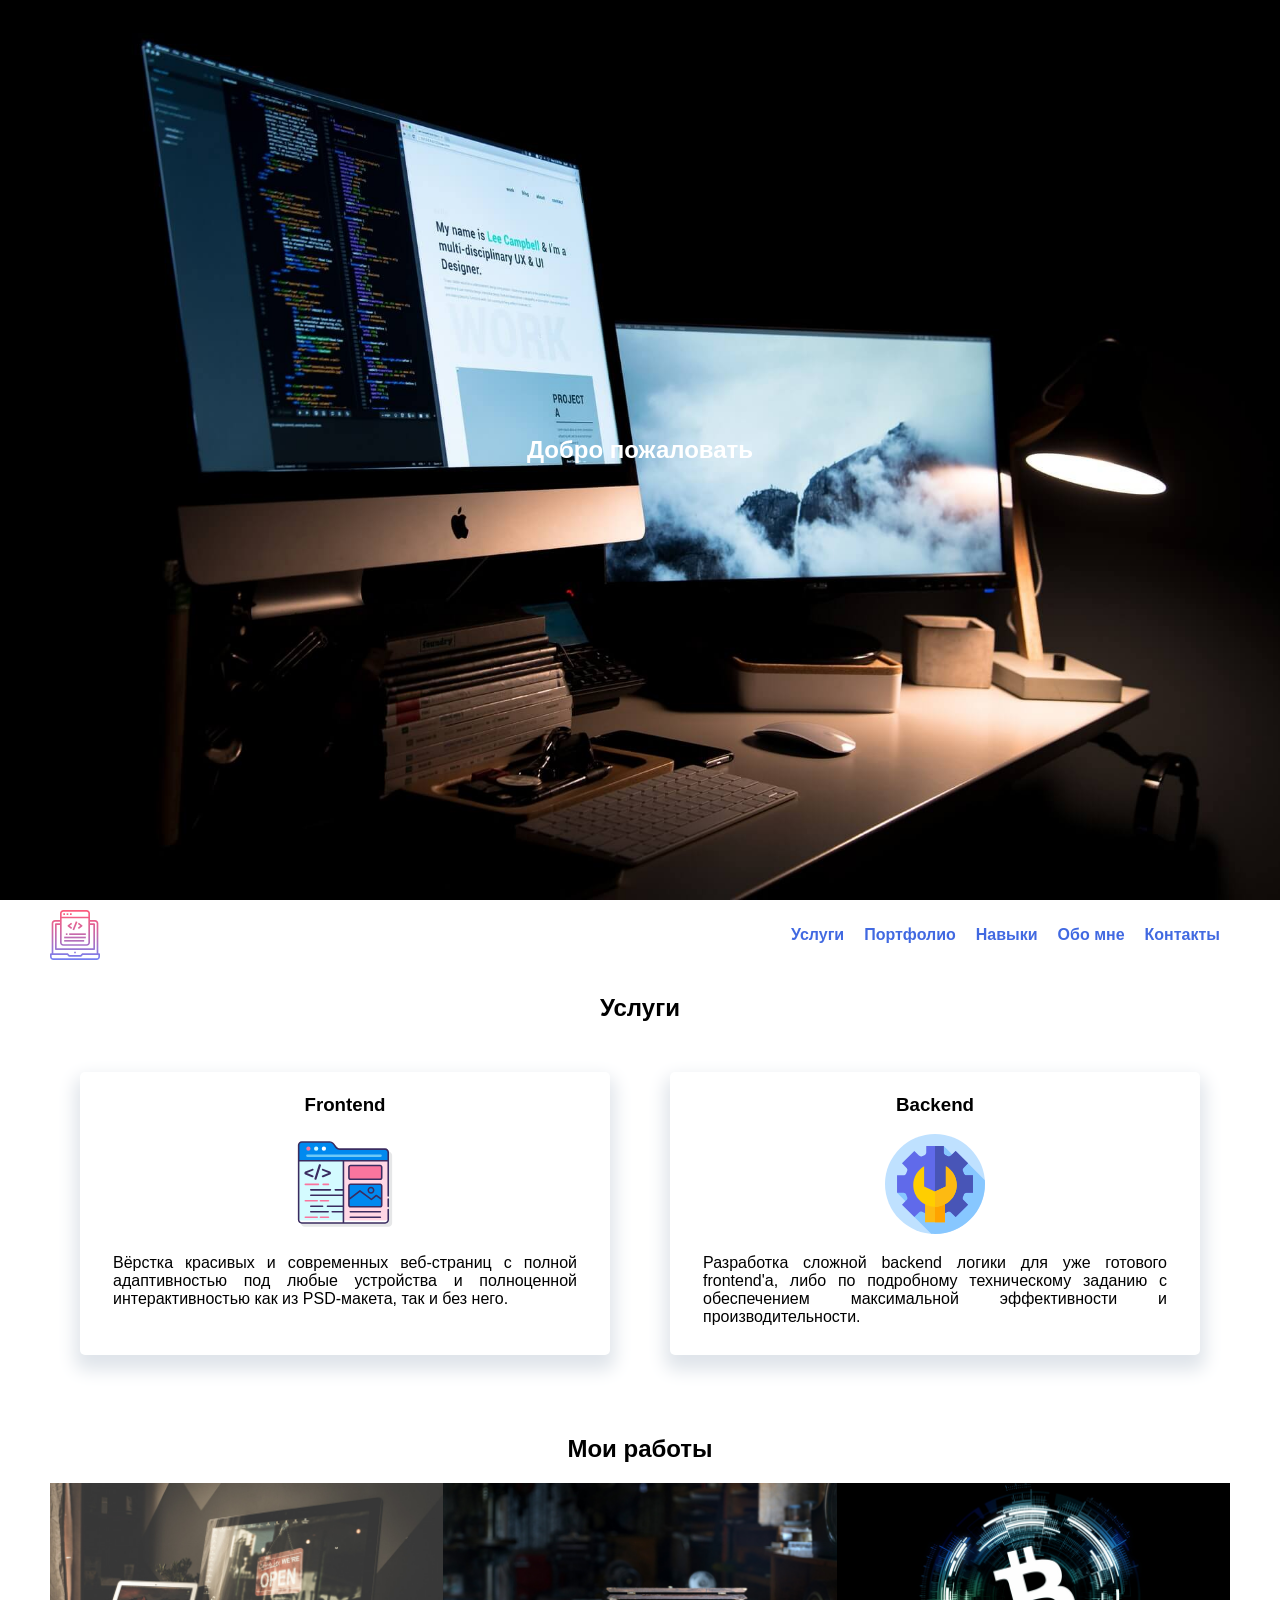
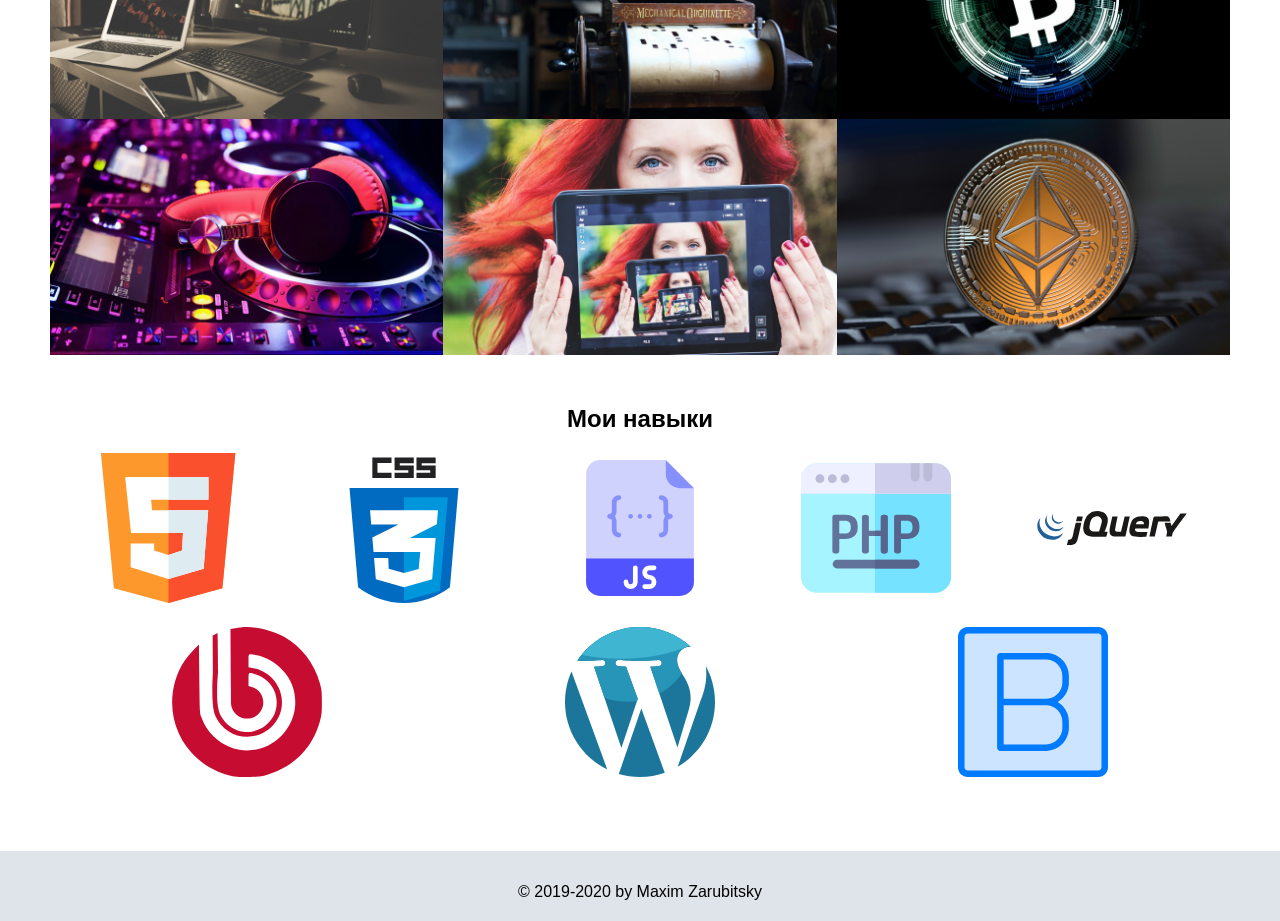
==== commit b134a57b: "Add animation for header, services items and fixed menu" ====
--- a/index.html
+++ b/index.html
@@ -212,145 +212,149 @@
         <section id="services">
             <h2>Услуги</h2>
             <div class="container">
-                <div class="services-item">
-                    <h3>Frontend</h3>
-                    <div class="icon">
-                        <svg id="Layer_1" enable-background="new 0 0 128 128" height="512" viewBox="0 0 128 128"
-                            width="512" xmlns="http://www.w3.org/2000/svg">
-                            <g>
-                                <path
-                                    d="m119.338 22.382h-57.978c-1.769 0-3.426-.868-4.433-2.322l-2.578-3.725c-1.38-1.993-3.651-3.184-6.077-3.184h-35.61c-2.757 0-5 2.243-5 5v95.698c0 2.757 2.243 5 5 5h106.676c2.757 0 5-2.243 5-5v-86.467c0-2.757-2.243-5-5-5z"
-                                    fill="#e6e7e8" />
+                <div class="wrapper">
+                    <div class="services-item">
+                        <h3>Frontend</h3>
+                        <div class="icon">
+                            <svg id="Layer_1" enable-background="new 0 0 128 128" height="512" viewBox="0 0 128 128"
+                                width="512" xmlns="http://www.w3.org/2000/svg">
                                 <g>
                                     <path
-                                        d="m119.337 34.163h-114.675v75.687c0 2.209 1.791 4 4 4h106.675c2.209 0 4-1.791 4-4z"
-                                        fill="#d4fbff" />
-                                    <path d="m62 113.85h53.337c2.209 0 4-1.791 4-4v-75.687h-57.337z" fill="#ffd7e5" />
-                                    <g fill="#fa759e">
-                                        <g>
-                                            <path
-                                                d="m42.82 65.5h-6.809c-.552 0-1-.447-1-1s.448-1 1-1h6.809c.552 0 1 .447 1 1s-.447 1-1 1z" />
-                                            <path
-                                                d="m30.012 65.5h-16.833c-.552 0-1-.447-1-1s.448-1 1-1h16.833c.552 0 1 .447 1 1s-.448 1-1 1z" />
-                                            <path
-                                                d="m42.82 86.5h-10.308c-.552 0-1-.447-1-1s.448-1 1-1h10.308c.552 0 1 .447 1 1s-.447 1-1 1z" />
-                                            <path
-                                                d="m28.512 86.5h-15.333c-.552 0-1-.447-1-1s.448-1 1-1h15.333c.552 0 1 .447 1 1s-.448 1-1 1z" />
+                                        d="m119.338 22.382h-57.978c-1.769 0-3.426-.868-4.433-2.322l-2.578-3.725c-1.38-1.993-3.651-3.184-6.077-3.184h-35.61c-2.757 0-5 2.243-5 5v95.698c0 2.757 2.243 5 5 5h106.676c2.757 0 5-2.243 5-5v-86.467c0-2.757-2.243-5-5-5z"
+                                        fill="#e6e7e8" />
+                                    <g>
+                                        <path
+                                            d="m119.337 34.163h-114.675v75.687c0 2.209 1.791 4 4 4h106.675c2.209 0 4-1.791 4-4z"
+                                            fill="#d4fbff" />
+                                        <path d="m62 113.85h53.337c2.209 0 4-1.791 4-4v-75.687h-57.337z" fill="#ffd7e5" />
+                                        <g fill="#fa759e">
+                                            <g>
+                                                <path
+                                                    d="m42.82 65.5h-6.809c-.552 0-1-.447-1-1s.448-1 1-1h6.809c.552 0 1 .447 1 1s-.447 1-1 1z" />
+                                                <path
+                                                    d="m30.012 65.5h-16.833c-.552 0-1-.447-1-1s.448-1 1-1h16.833c.552 0 1 .447 1 1s-.448 1-1 1z" />
+                                                <path
+                                                    d="m42.82 86.5h-10.308c-.552 0-1-.447-1-1s.448-1 1-1h10.308c.552 0 1 .447 1 1s-.447 1-1 1z" />
+                                                <path
+                                                    d="m28.512 86.5h-15.333c-.552 0-1-.447-1-1s.448-1 1-1h15.333c.552 0 1 .447 1 1s-.448 1-1 1z" />
+                                            </g>
+                                            <g>
+                                                <path
+                                                    d="m42.82 107.5h-10.308c-.552 0-1-.447-1-1s.448-1 1-1h10.308c.552 0 1 .447 1 1s-.447 1-1 1z" />
+                                                <path
+                                                    d="m28.512 107.5h-15.333c-.552 0-1-.447-1-1s.448-1 1-1h15.333c.552 0 1 .447 1 1s-.448 1-1 1z" />
+                                            </g>
                                         </g>
                                         <g>
                                             <path
-                                                d="m42.82 107.5h-10.308c-.552 0-1-.447-1-1s.448-1 1-1h10.308c.552 0 1 .447 1 1s-.447 1-1 1z" />
-                                            <path
-                                                d="m28.512 107.5h-15.333c-.552 0-1-.447-1-1s.448-1 1-1h15.333c.552 0 1 .447 1 1s-.448 1-1 1z" />
+                                                d="m69.024 55.968v-13.6c0-1.105.895-2 2-2h37.953c1.105 0 2 .895 2 2v13.6c0 1.105-.895 2-2 2h-37.953c-1.105 0-2-.895-2-2z"
+                                                fill="#fa759e" />
+                                            <path
+                                                d="m69.024 91.211v-24.818c0-1.105.895-2 2-2h37.953c1.105 0 2 .895 2 2v24.817c0 1.105-.895 2-2 2h-37.953c-1.105.001-2-.895-2-1.999z"
+                                                fill="#0089ef" />
+                                        </g>
+                                        <path
+                                            d="m115.337 110.85h-106.675c-2.209 0-4-1.791-4-4v3c0 2.209 1.791 4 4 4h106.675c2.209 0 4-1.791 4-4v-3c0 2.209-1.791 4-4 4z"
+                                            fill="#fff" />
+                                        <path
+                                            d="m52.106 16.629-2.579-3.725c-1.194-1.724-3.157-2.753-5.254-2.753h-35.611c-2.209 0-4 1.791-4 4v20.012h114.675v-10.781c0-2.209-1.791-4-4-4h-57.977c-2.097 0-4.061-1.029-5.254-2.753z"
+                                            fill="#0089ef" />
+                                        <g>
+                                            <circle cx="36.972" cy="18.791" fill="#fff" r="2.727" />
+                                            <circle cx="27.065" cy="18.791" fill="#d4fbff" r="2.727" />
+                                            <circle cx="17.158" cy="18.791" fill="#fa759e" r="2.727" />
+                                            <path
+                                                d="m109.569 29.291h-93.75c-.829 0-1.5-.672-1.5-1.5s.671-1.5 1.5-1.5h93.75c.828 0 1.5.672 1.5 1.5s-.671 1.5-1.5 1.5z"
+                                                fill="#6dc9f7" />
+                                        </g>
+                                        <g fill="#3a2c60">
+                                            <path
+                                                d="m45.345 70.5h-25.166c-.552 0-1 .447-1 1s.448 1 1 1h25.166c.552 0 1-.447 1-1s-.448-1-1-1z" />
+                                            <path
+                                                d="m20.179 93.5h15.166c.552 0 1-.447 1-1s-.448-1-1-1h-15.166c-.552 0-1 .447-1 1s.448 1 1 1z" />
+                                            <path
+                                                d="m19.179 99.5c0 .553.448 1 1 1h22.333c.552 0 1-.447 1-1s-.448-1-1-1h-22.333c-.552 0-1 .447-1 1z" />
+                                            <path
+                                                d="m13.279 51.911 8.472 3.456c.24.096.464.144.672.144.368 0 .676-.124.924-.372s.372-.564.372-.948c0-.224-.06-.428-.18-.612s-.292-.324-.516-.42l-7.849-3.144 7.849-3.144c.464-.208.695-.552.695-1.032 0-.384-.12-.696-.359-.936-.24-.24-.544-.36-.912-.36-.225 0-.456.048-.696.144l-8.472 3.456c-.4.16-.712.408-.937.744-.224.336-.336.712-.336 1.128 0 .432.112.812.336 1.14.225.329.537.581.937.756z" />
+                                            <path
+                                                d="m26.263 58.703c.304 0 .579-.084.828-.252.247-.168.42-.42.516-.756l5.521-17.28c.048-.176.071-.344.071-.504 0-.384-.144-.7-.432-.948s-.624-.372-1.008-.372c-.288 0-.557.084-.805.252s-.428.42-.54.756l-5.495 17.28c-.049.176-.072.344-.072.504 0 .384.144.7.432.948.287.248.615.372.984.372z" />
+                                            <path
+                                                d="m34.531 53.579c-.12.185-.181.388-.181.612 0 .384.124.7.372.948.248.249.556.372.924.372.208 0 .433-.048.672-.144l8.473-3.456c.399-.176.712-.428.936-.756.225-.328.336-.708.336-1.14 0-.416-.111-.792-.336-1.128-.224-.336-.536-.584-.936-.744l-8.473-3.456c-.239-.096-.472-.144-.695-.144-.368 0-.672.12-.912.36s-.36.552-.36.936c0 .48.232.824.696 1.032l7.848 3.144-7.848 3.144c-.225.097-.397.237-.516.42z" />
+                                            <path
+                                                d="m111.977 42.368c0-1.654-1.346-3-3-3h-37.953c-1.654 0-3 1.346-3 3v13.6c0 1.654 1.346 3 3 3h37.953c1.654 0 3-1.346 3-3zm-2 13.6c0 .552-.448 1-1 1h-37.953c-.552 0-1-.448-1-1v-13.6c0-.552.448-1 1-1h37.953c.552 0 1 .448 1 1z" />
+                                            <path
+                                                d="m111.977 91.21v-24.817c0-1.654-1.346-3-3-3h-37.953c-1.654 0-3 1.346-3 3v24.817c0 1.654 1.346 3 3 3h37.953c1.654 0 3-1.346 3-3zm-40.953-25.817h37.953c.552 0 1 .448 1 1v15.327l-5.394-3.865c-.365-.262-.861-.247-1.213.036l-5.565 4.512-14.045-10.374c-.357-.263-.848-.26-1.202.011l-12.534 9.602v-15.249c0-.552.448-1 1-1zm37.953 26.817h-37.953c-.552 0-1-.448-1-1v-7.049l13.153-10.077 14.062 10.388c.366.269.868.259 1.224-.028l5.574-4.52 5.939 4.257v7.029c.001.552-.448 1-.999 1z" />
+                                            <path
+                                                d="m97.25 76.583c2.481 0 4.5-2.019 4.5-4.5s-2.019-4.5-4.5-4.5-4.5 2.019-4.5 4.5 2.019 4.5 4.5 4.5zm0-7c1.379 0 2.5 1.121 2.5 2.5s-1.121 2.5-2.5 2.5-2.5-1.121-2.5-2.5 1.121-2.5 2.5-2.5z" />
+                                            <path
+                                                d="m109.29 98.5h-38.58c-.553 0-1 .447-1 1s.447 1 1 1h38.58c.553 0 1-.447 1-1s-.447-1-1-1z" />
+                                            <path
+                                                d="m109.29 105.5h-38.58c-.553 0-1 .447-1 1s.447 1 1 1h38.58c.553 0 1-.447 1-1s-.447-1-1-1z" />
+                                            <path
+                                                d="m119.337 82.25c-.553 0-1 .447-1 1v9.438c0 .553.447 1 1 1s1-.447 1-1v-9.438c0-.553-.447-1-1-1z" />
+                                            <path
+                                                d="m115.337 18.382h-57.977c-1.768 0-3.425-.868-4.432-2.322l-2.579-3.726c-1.38-1.993-3.652-3.184-6.077-3.184h-35.609c-2.757 0-5 2.243-5 5v95.699c0 2.757 2.243 5 5 5h106.675c2.757 0 5-2.243 5-5v-13.182c0-.553-.447-1-1-1s-1 .447-1 1v13.183c0 1.654-1.346 3-3 3h-52.338v-77.687h55.337v44.087c0 .553.447 1 1 1s1-.447 1-1v-55.868c0-2.757-2.243-5-5-5zm-109.674-4.231c0-1.654 1.346-3 3-3h35.61c1.769 0 3.425.868 4.432 2.322l2.579 3.726c1.381 1.993 3.652 3.184 6.077 3.184h57.977c1.654 0 3 1.346 3 3v9.781h-112.675zm55.337 56.349h-9.49c-.552 0-1 .447-1 1s.448 1 1 1h9.49v5h-40.821c-.552 0-1 .447-1 1s.448 1 1 1h40.821v12h-19.49c-.552 0-1 .447-1 1s.448 1 1 1h19.49v5h-13.401c-.552 0-1 .447-1 1s.448 1 1 1h13.401v12.35h-52.338c-1.654 0-3-1.346-3-3v-74.687h55.338z" />
                                         </g>
                                     </g>
-                                    <g>
-                                        <path
-                                            d="m69.024 55.968v-13.6c0-1.105.895-2 2-2h37.953c1.105 0 2 .895 2 2v13.6c0 1.105-.895 2-2 2h-37.953c-1.105 0-2-.895-2-2z"
-                                            fill="#fa759e" />
-                                        <path
-                                            d="m69.024 91.211v-24.818c0-1.105.895-2 2-2h37.953c1.105 0 2 .895 2 2v24.817c0 1.105-.895 2-2 2h-37.953c-1.105.001-2-.895-2-1.999z"
-                                            fill="#0089ef" />
-                                    </g>
-                                    <path
-                                        d="m115.337 110.85h-106.675c-2.209 0-4-1.791-4-4v3c0 2.209 1.791 4 4 4h106.675c2.209 0 4-1.791 4-4v-3c0 2.209-1.791 4-4 4z"
-                                        fill="#fff" />
-                                    <path
-                                        d="m52.106 16.629-2.579-3.725c-1.194-1.724-3.157-2.753-5.254-2.753h-35.611c-2.209 0-4 1.791-4 4v20.012h114.675v-10.781c0-2.209-1.791-4-4-4h-57.977c-2.097 0-4.061-1.029-5.254-2.753z"
-                                        fill="#0089ef" />
-                                    <g>
-                                        <circle cx="36.972" cy="18.791" fill="#fff" r="2.727" />
-                                        <circle cx="27.065" cy="18.791" fill="#d4fbff" r="2.727" />
-                                        <circle cx="17.158" cy="18.791" fill="#fa759e" r="2.727" />
-                                        <path
-                                            d="m109.569 29.291h-93.75c-.829 0-1.5-.672-1.5-1.5s.671-1.5 1.5-1.5h93.75c.828 0 1.5.672 1.5 1.5s-.671 1.5-1.5 1.5z"
-                                            fill="#6dc9f7" />
-                                    </g>
-                                    <g fill="#3a2c60">
-                                        <path
-                                            d="m45.345 70.5h-25.166c-.552 0-1 .447-1 1s.448 1 1 1h25.166c.552 0 1-.447 1-1s-.448-1-1-1z" />
-                                        <path
-                                            d="m20.179 93.5h15.166c.552 0 1-.447 1-1s-.448-1-1-1h-15.166c-.552 0-1 .447-1 1s.448 1 1 1z" />
-                                        <path
-                                            d="m19.179 99.5c0 .553.448 1 1 1h22.333c.552 0 1-.447 1-1s-.448-1-1-1h-22.333c-.552 0-1 .447-1 1z" />
-                                        <path
-                                            d="m13.279 51.911 8.472 3.456c.24.096.464.144.672.144.368 0 .676-.124.924-.372s.372-.564.372-.948c0-.224-.06-.428-.18-.612s-.292-.324-.516-.42l-7.849-3.144 7.849-3.144c.464-.208.695-.552.695-1.032 0-.384-.12-.696-.359-.936-.24-.24-.544-.36-.912-.36-.225 0-.456.048-.696.144l-8.472 3.456c-.4.16-.712.408-.937.744-.224.336-.336.712-.336 1.128 0 .432.112.812.336 1.14.225.329.537.581.937.756z" />
-                                        <path
-                                            d="m26.263 58.703c.304 0 .579-.084.828-.252.247-.168.42-.42.516-.756l5.521-17.28c.048-.176.071-.344.071-.504 0-.384-.144-.7-.432-.948s-.624-.372-1.008-.372c-.288 0-.557.084-.805.252s-.428.42-.54.756l-5.495 17.28c-.049.176-.072.344-.072.504 0 .384.144.7.432.948.287.248.615.372.984.372z" />
-                                        <path
-                                            d="m34.531 53.579c-.12.185-.181.388-.181.612 0 .384.124.7.372.948.248.249.556.372.924.372.208 0 .433-.048.672-.144l8.473-3.456c.399-.176.712-.428.936-.756.225-.328.336-.708.336-1.14 0-.416-.111-.792-.336-1.128-.224-.336-.536-.584-.936-.744l-8.473-3.456c-.239-.096-.472-.144-.695-.144-.368 0-.672.12-.912.36s-.36.552-.36.936c0 .48.232.824.696 1.032l7.848 3.144-7.848 3.144c-.225.097-.397.237-.516.42z" />
-                                        <path
-                                            d="m111.977 42.368c0-1.654-1.346-3-3-3h-37.953c-1.654 0-3 1.346-3 3v13.6c0 1.654 1.346 3 3 3h37.953c1.654 0 3-1.346 3-3zm-2 13.6c0 .552-.448 1-1 1h-37.953c-.552 0-1-.448-1-1v-13.6c0-.552.448-1 1-1h37.953c.552 0 1 .448 1 1z" />
-                                        <path
-                                            d="m111.977 91.21v-24.817c0-1.654-1.346-3-3-3h-37.953c-1.654 0-3 1.346-3 3v24.817c0 1.654 1.346 3 3 3h37.953c1.654 0 3-1.346 3-3zm-40.953-25.817h37.953c.552 0 1 .448 1 1v15.327l-5.394-3.865c-.365-.262-.861-.247-1.213.036l-5.565 4.512-14.045-10.374c-.357-.263-.848-.26-1.202.011l-12.534 9.602v-15.249c0-.552.448-1 1-1zm37.953 26.817h-37.953c-.552 0-1-.448-1-1v-7.049l13.153-10.077 14.062 10.388c.366.269.868.259 1.224-.028l5.574-4.52 5.939 4.257v7.029c.001.552-.448 1-.999 1z" />
-                                        <path
-                                            d="m97.25 76.583c2.481 0 4.5-2.019 4.5-4.5s-2.019-4.5-4.5-4.5-4.5 2.019-4.5 4.5 2.019 4.5 4.5 4.5zm0-7c1.379 0 2.5 1.121 2.5 2.5s-1.121 2.5-2.5 2.5-2.5-1.121-2.5-2.5 1.121-2.5 2.5-2.5z" />
-                                        <path
-                                            d="m109.29 98.5h-38.58c-.553 0-1 .447-1 1s.447 1 1 1h38.58c.553 0 1-.447 1-1s-.447-1-1-1z" />
-                                        <path
-                                            d="m109.29 105.5h-38.58c-.553 0-1 .447-1 1s.447 1 1 1h38.58c.553 0 1-.447 1-1s-.447-1-1-1z" />
-                                        <path
-                                            d="m119.337 82.25c-.553 0-1 .447-1 1v9.438c0 .553.447 1 1 1s1-.447 1-1v-9.438c0-.553-.447-1-1-1z" />
-                                        <path
-                                            d="m115.337 18.382h-57.977c-1.768 0-3.425-.868-4.432-2.322l-2.579-3.726c-1.38-1.993-3.652-3.184-6.077-3.184h-35.609c-2.757 0-5 2.243-5 5v95.699c0 2.757 2.243 5 5 5h106.675c2.757 0 5-2.243 5-5v-13.182c0-.553-.447-1-1-1s-1 .447-1 1v13.183c0 1.654-1.346 3-3 3h-52.338v-77.687h55.337v44.087c0 .553.447 1 1 1s1-.447 1-1v-55.868c0-2.757-2.243-5-5-5zm-109.674-4.231c0-1.654 1.346-3 3-3h35.61c1.769 0 3.425.868 4.432 2.322l2.579 3.726c1.381 1.993 3.652 3.184 6.077 3.184h57.977c1.654 0 3 1.346 3 3v9.781h-112.675zm55.337 56.349h-9.49c-.552 0-1 .447-1 1s.448 1 1 1h9.49v5h-40.821c-.552 0-1 .447-1 1s.448 1 1 1h40.821v12h-19.49c-.552 0-1 .447-1 1s.448 1 1 1h19.49v5h-13.401c-.552 0-1 .447-1 1s.448 1 1 1h13.401v12.35h-52.338c-1.654 0-3-1.346-3-3v-74.687h55.338z" />
-                                    </g>
                                 </g>
-                            </g>
-                        </svg>
+                            </svg>
+                        </div>
+                        <p class="description">Вёрстка красивых и современных веб-страниц с полной адаптивностью под любые
+                            устройства и полноценной интерактивностью как из PSD-макета, так и без него.</p>
                     </div>
-                    <p class="description">Вёрстка красивых и современных веб-страниц с полной адаптивностью под любые
-                        устройства и полноценной интерактивностью как из PSD-макета, так и без него.</p>
-                </div>
-                <div class="services-item">
-                    <h3>Backend</h3>
-                    <div class="icon">
-                        <svg id="Capa_1" enable-background="new 0 0 512 512" height="512" viewBox="0 0 512 512"
-                            width="512" xmlns="http://www.w3.org/2000/svg">
-                            <g>
+                </div>
+                <div class="wrapper">
+                    <div class="services-item">
+                        <h3>Backend</h3>
+                        <div class="icon">
+                            <svg id="Capa_1" enable-background="new 0 0 512 512" height="512" viewBox="0 0 512 512"
+                                width="512" xmlns="http://www.w3.org/2000/svg">
                                 <g>
                                     <g>
                                         <g>
                                             <g>
                                                 <g>
                                                     <g>
-                                                        <circle cx="256" cy="256" fill="#bfe1ff" r="256" />
+                                                        <g>
+                                                            <circle cx="256" cy="256" fill="#bfe1ff" r="256" />
+                                                        </g>
                                                     </g>
                                                 </g>
                                             </g>
                                         </g>
                                     </g>
+                                    <path
+                                        d="m512 256c0-6.584-.249-13.11-.737-19.57l-86.143-86.143-62.122-26.461-62.163-62.163-239.171 239.174 62.162 62.162 26.462 62.121 86.143 86.143c6.459.488 12.985.737 19.569.737 141.385 0 256-114.615 256-256z"
+                                        fill="#87c7ff" />
+                                    <path
+                                        d="m450.336 300.835v-89.672h-33.134c-6.014 0-11.46-3.698-13.532-9.343-1.5-4.086-3.164-8.093-4.985-12.012-2.507-5.396-1.291-11.795 2.917-16.002l23.518-23.518-63.407-63.408-23.518 23.518c-4.207 4.207-10.606 5.424-16.002 2.917-3.919-1.821-7.926-3.486-12.013-4.986-5.646-2.072-9.343-7.518-9.343-13.532v-33.133h-89.672v33.133c0 6.014-3.698 11.46-9.344 13.533-4.087 1.5-8.093 3.164-12.013 4.986-5.396 2.508-11.795 1.291-16.002-2.917l-23.519-23.519-63.408 63.408 23.519 23.518c4.207 4.207 5.424 10.606 2.917 16.002-1.821 3.919-3.486 7.926-4.985 12.013-2.072 5.646-7.518 9.343-13.532 9.344h-33.133v89.672h33.134c6.014 0 11.46 3.697 13.532 9.343 1.5 4.086 3.164 8.093 4.985 12.012 2.507 5.396 1.291 11.795-2.917 16.002l-23.519 23.518 63.408 63.408 23.518-23.518c4.207-4.207 10.606-5.424 16.002-2.917 3.919 1.821 7.926 3.486 12.012 4.986 5.646 2.072 9.343 7.518 9.343 13.532v33.133h89.672v-33.133c0-6.014 3.698-11.46 9.344-13.533 4.086-1.5 8.093-3.164 12.013-4.986 5.396-2.508 11.795-1.291 16.002 2.917l23.518 23.518 63.408-63.408-23.519-23.518c-4.207-4.207-5.424-10.606-2.917-16.002 1.821-3.919 3.486-7.926 4.985-12.013 2.072-5.646 7.518-9.344 13.532-9.344h33.135z"
+                                        fill="#606aea" />
+                                    <path
+                                        d="m403.671 310.179c2.072-5.646 7.518-9.344 13.532-9.344h33.133v-89.672h-33.134c-6.014 0-11.46-3.698-13.532-9.343-1.5-4.086-3.164-8.093-4.985-12.012-2.508-5.396-1.291-11.795 2.917-16.002l23.518-23.518-63.407-63.408-23.518 23.518c-4.207 4.208-10.606 5.424-16.002 2.917-3.919-1.821-7.926-3.486-12.013-4.986-5.646-2.072-9.344-7.518-9.344-13.532v-33.133h-44.836v388.673h44.836v-33.133c0-6.014 3.698-11.46 9.344-13.533 4.086-1.5 8.093-3.164 12.013-4.985 5.396-2.508 11.795-1.291 16.002 2.917l23.518 23.519 63.408-63.408-23.519-23.518c-4.207-4.208-5.424-10.606-2.917-16.002 1.822-3.922 3.486-7.928 4.986-12.015z"
+                                        fill="#4855b7" />
+                                    <g>
+                                        <path d="m205.177 305.355h101.647v146.645h-101.647z" fill="#fdba12" />
+                                    </g>
+                                    <g>
+                                        <path d="m256 305.355h50.823v146.645h-50.823z" fill="#ffa300" />
+                                    </g>
+                                    <g>
+                                        <path
+                                            d="m311.613 165.273v103.593l-55.613 26.022-55.613-26.022v-103.593c-33.285 19.239-55.682 55.217-55.682 96.426 0 61.467 49.829 111.296 111.296 111.296s111.296-49.829 111.296-111.296c-.001-41.209-22.399-77.187-55.684-96.426z"
+                                            fill="#ffce00" />
+                                    </g>
+                                    <g>
+                                        <path
+                                            d="m311.613 165.273v103.593l-55.613 26.022v78.103c.089 0-.089.003 0 .003 61.467 0 111.296-49.829 111.296-111.296 0-41.208-22.398-77.186-55.683-96.425z"
+                                            fill="#fdba12" />
+                                    </g>
                                 </g>
-                                <path
-                                    d="m512 256c0-6.584-.249-13.11-.737-19.57l-86.143-86.143-62.122-26.461-62.163-62.163-239.171 239.174 62.162 62.162 26.462 62.121 86.143 86.143c6.459.488 12.985.737 19.569.737 141.385 0 256-114.615 256-256z"
-                                    fill="#87c7ff" />
-                                <path
-                                    d="m450.336 300.835v-89.672h-33.134c-6.014 0-11.46-3.698-13.532-9.343-1.5-4.086-3.164-8.093-4.985-12.012-2.507-5.396-1.291-11.795 2.917-16.002l23.518-23.518-63.407-63.408-23.518 23.518c-4.207 4.207-10.606 5.424-16.002 2.917-3.919-1.821-7.926-3.486-12.013-4.986-5.646-2.072-9.343-7.518-9.343-13.532v-33.133h-89.672v33.133c0 6.014-3.698 11.46-9.344 13.533-4.087 1.5-8.093 3.164-12.013 4.986-5.396 2.508-11.795 1.291-16.002-2.917l-23.519-23.519-63.408 63.408 23.519 23.518c4.207 4.207 5.424 10.606 2.917 16.002-1.821 3.919-3.486 7.926-4.985 12.013-2.072 5.646-7.518 9.343-13.532 9.344h-33.133v89.672h33.134c6.014 0 11.46 3.697 13.532 9.343 1.5 4.086 3.164 8.093 4.985 12.012 2.507 5.396 1.291 11.795-2.917 16.002l-23.519 23.518 63.408 63.408 23.518-23.518c4.207-4.207 10.606-5.424 16.002-2.917 3.919 1.821 7.926 3.486 12.012 4.986 5.646 2.072 9.343 7.518 9.343 13.532v33.133h89.672v-33.133c0-6.014 3.698-11.46 9.344-13.533 4.086-1.5 8.093-3.164 12.013-4.986 5.396-2.508 11.795-1.291 16.002 2.917l23.518 23.518 63.408-63.408-23.519-23.518c-4.207-4.207-5.424-10.606-2.917-16.002 1.821-3.919 3.486-7.926 4.985-12.013 2.072-5.646 7.518-9.344 13.532-9.344h33.135z"
-                                    fill="#606aea" />
-                                <path
-                                    d="m403.671 310.179c2.072-5.646 7.518-9.344 13.532-9.344h33.133v-89.672h-33.134c-6.014 0-11.46-3.698-13.532-9.343-1.5-4.086-3.164-8.093-4.985-12.012-2.508-5.396-1.291-11.795 2.917-16.002l23.518-23.518-63.407-63.408-23.518 23.518c-4.207 4.208-10.606 5.424-16.002 2.917-3.919-1.821-7.926-3.486-12.013-4.986-5.646-2.072-9.344-7.518-9.344-13.532v-33.133h-44.836v388.673h44.836v-33.133c0-6.014 3.698-11.46 9.344-13.533 4.086-1.5 8.093-3.164 12.013-4.985 5.396-2.508 11.795-1.291 16.002 2.917l23.518 23.519 63.408-63.408-23.519-23.518c-4.207-4.208-5.424-10.606-2.917-16.002 1.822-3.922 3.486-7.928 4.986-12.015z"
-                                    fill="#4855b7" />
-                                <g>
-                                    <path d="m205.177 305.355h101.647v146.645h-101.647z" fill="#fdba12" />
-                                </g>
-                                <g>
-                                    <path d="m256 305.355h50.823v146.645h-50.823z" fill="#ffa300" />
-                                </g>
-                                <g>
-                                    <path
-                                        d="m311.613 165.273v103.593l-55.613 26.022-55.613-26.022v-103.593c-33.285 19.239-55.682 55.217-55.682 96.426 0 61.467 49.829 111.296 111.296 111.296s111.296-49.829 111.296-111.296c-.001-41.209-22.399-77.187-55.684-96.426z"
-                                        fill="#ffce00" />
-                                </g>
-                                <g>
-                                    <path
-                                        d="m311.613 165.273v103.593l-55.613 26.022v78.103c.089 0-.089.003 0 .003 61.467 0 111.296-49.829 111.296-111.296 0-41.208-22.398-77.186-55.683-96.425z"
-                                        fill="#fdba12" />
-                                </g>
-                            </g>
-                        </svg>
+                            </svg>
+                        </div>
+                        <p class="description">Разработка сложной backend логики для уже готового frontend'а, либо по
+                            подробному техническому заданию с обеспечением максимальной эффективности и производительности.
+                        </p>
                     </div>
-                    <p class="description">Разработка сложной backend логики для уже готового frontend'а, либо по
-                        подробному техническому заданию с обеспечением максимальной эффективности и производительности.
-                    </p>
                 </div>
             </div>
         </section>
@@ -769,6 +773,9 @@
             © 2019-2020 by Maxim Zarubitsky
         </div>
     </footer>
+
+    <script src="https://ajax.googleapis.com/ajax/libs/jquery/2.2.0/jquery.min.js"></script>
+    <script src="js/script.js"></script>
 </body>
 
 </html>
--- a/style.css
+++ b/style.css
@@ -38,6 +38,7 @@
     color: #000;
 
     font-size: 16px;
+    font-family: Arial, Helvetica, sans-serif;
 }
 
 a {
@@ -72,8 +73,25 @@
 header.container {
     display: flex;
     justify-content: space-between;
+    position: sticky;
+    top: 0;
     padding-top: 10px;
     padding-bottom: 10px;
+    z-index: 99;
+}
+
+header:after {
+    content: '';
+    position: absolute;
+    z-index: -1;
+    -webkit-transition: all 0.4s;
+    -moz-transition: all 0.4s;
+    transition: all 0.4s;
+    width: 100%;
+    height: 0;
+    top: 0;
+    left: 0;
+    background: #e6f4ff;
 }
 
 header .header-logo {
@@ -92,6 +110,30 @@
     margin: 0 10px;
 }
 
+header ul li a {
+    position: relative;
+    display: inline-block;
+    font-size: 1em;
+    font-weight: 800;
+    color: royalblue;
+    overflow: hidden;
+    background: linear-gradient(to right, #7C1F7C, #7C1F7C 50%, royalblue 50%);
+    background-clip: text;
+    -webkit-background-clip: text;
+    -webkit-text-fill-color: transparent;
+    background-size: 200% 100%;
+    background-position: 100%;
+    transition: background-position 275ms ease;
+}
+
+header ul li a:hover {
+    background-position: 0 100%;
+}
+
+header.fixed:after {
+    height: 100%;
+}
+
 header .menu-toggler {
     display: none;
 }
@@ -105,15 +147,27 @@
     flex-wrap: wrap;
 }
 
-#services .services-item {
-    display: flex;
+#services .wrapper {
+    padding: 30px;
     flex: 0 0 50%;
     max-width: 50%;
+}
+
+#services .services-item {
+    display: flex;
     flex-direction: column;
     align-items: center;
     padding: 0 30px 10px;
+    border: 3px solid transparent;
     border-radius: 5px;
     box-shadow: 0 10px 18px 5px #dfe4ea;
+    height: 100%;
+    transition: all 0.3s ease;
+}
+
+#services .services-item:hover {
+    border-color: #7C1F7C;
+    box-shadow: 0 10px 18px 5px #929599;
 }
 
 #services .services-item .icon svg{
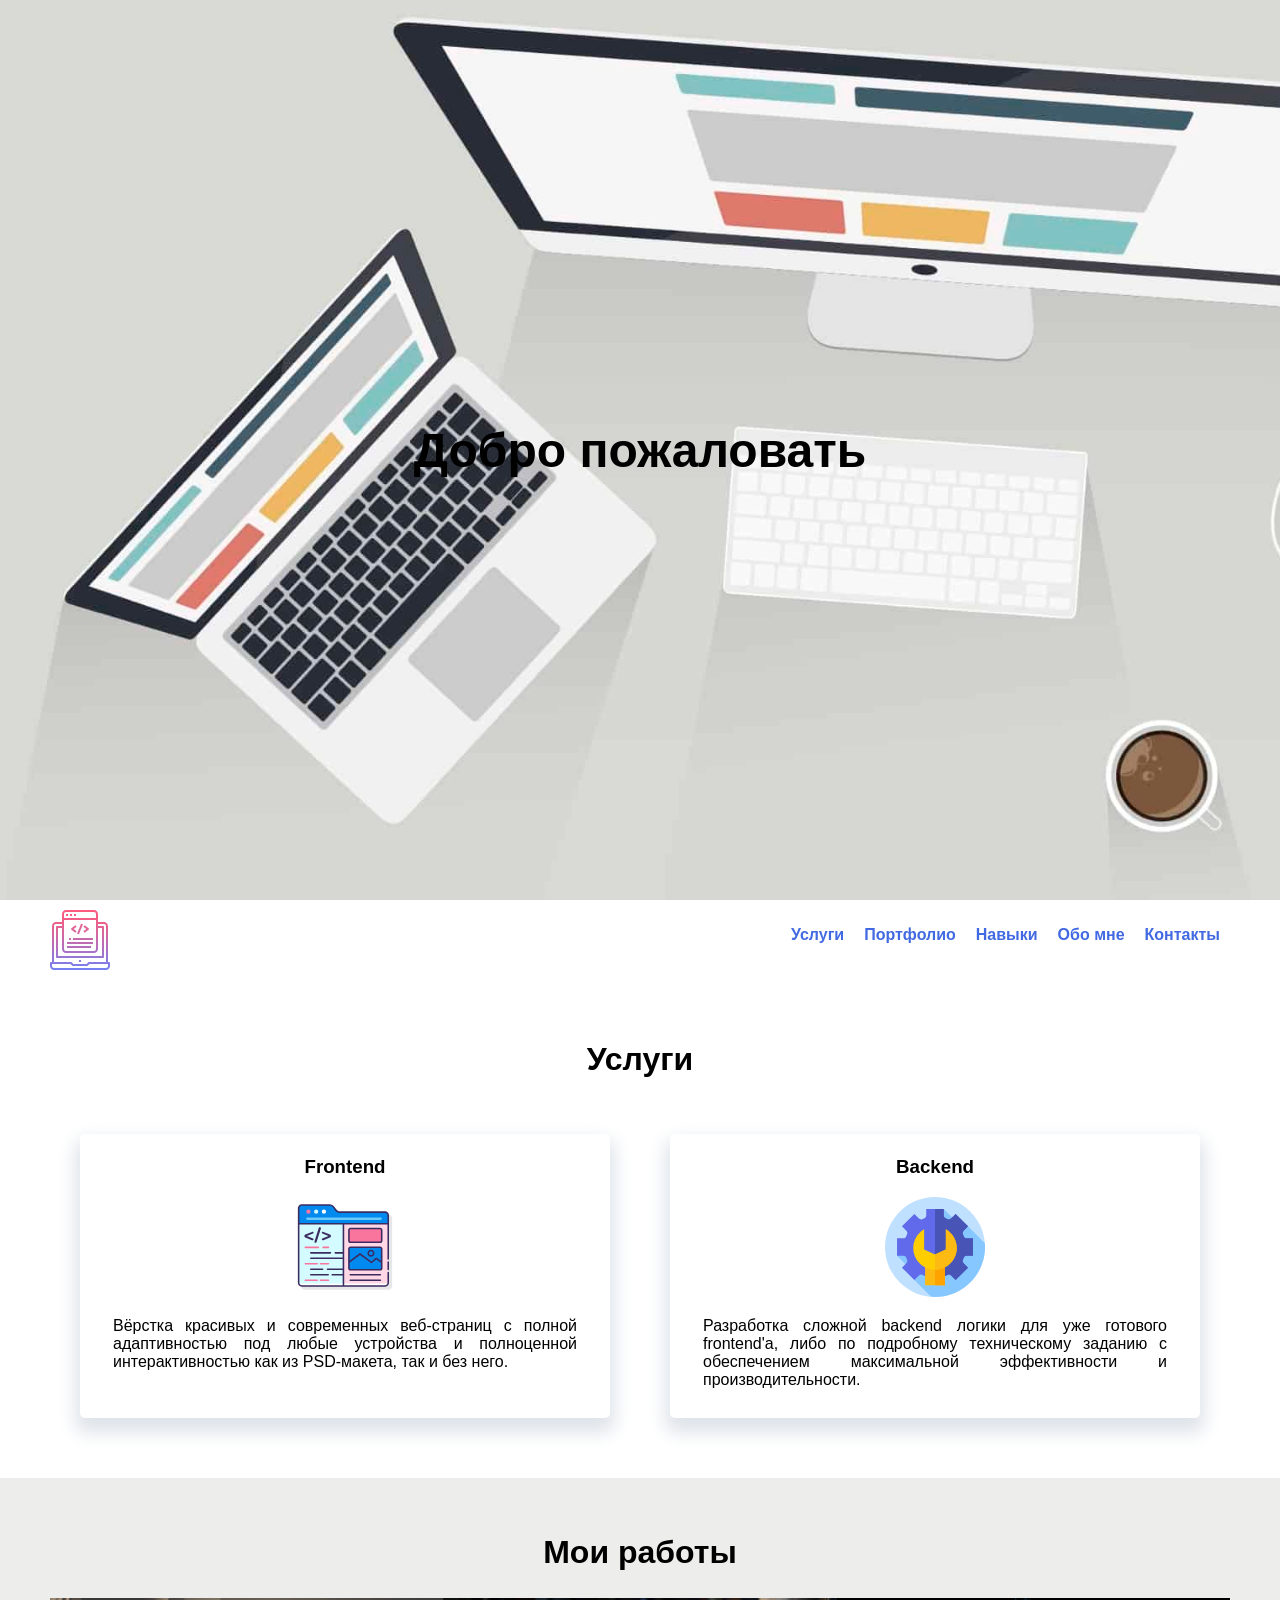
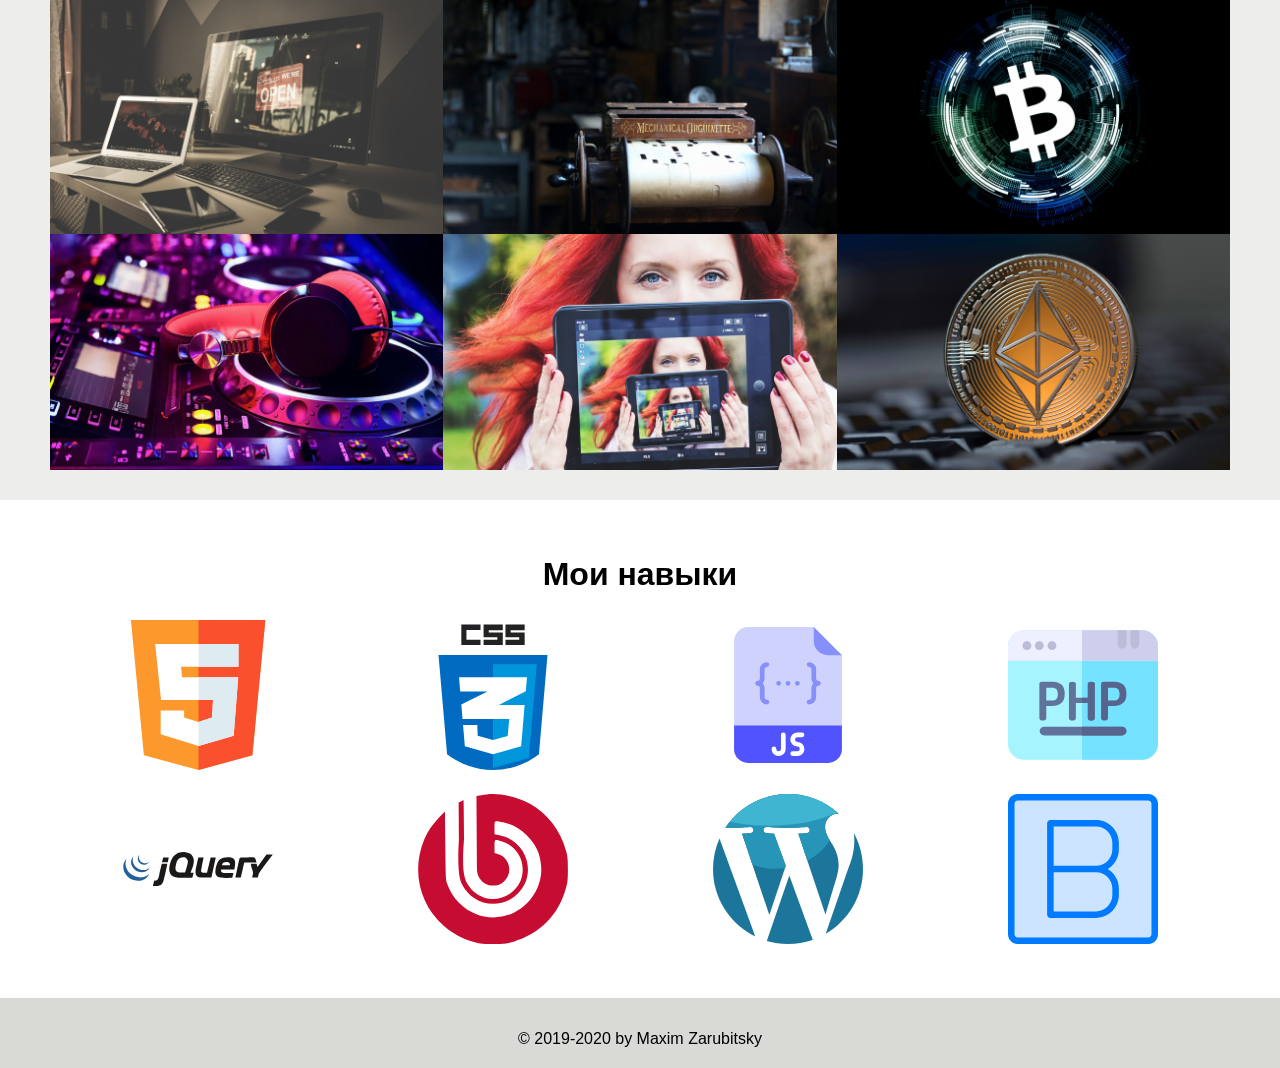
==== commit b72b02db: "Add adaptability" ====
--- a/index.html
+++ b/index.html
@@ -206,13 +206,15 @@
                 <li class="link-contact"><a href="#contact">Контакты</a></li>
             </ul>
         </nav>
-        <div class="menu-toggler"></div>
+        <div class="tog-menu">
+            <a href="" class="toggle-menu"><span></span></a>
+        </div>
     </header>
     <main>
         <section id="services">
             <h2>Услуги</h2>
             <div class="container">
-                <div class="wrapper">
+                <div class="wrapper-block-item">
                     <div class="services-item">
                         <h3>Frontend</h3>
                         <div class="icon">
@@ -226,7 +228,8 @@
                                         <path
                                             d="m119.337 34.163h-114.675v75.687c0 2.209 1.791 4 4 4h106.675c2.209 0 4-1.791 4-4z"
                                             fill="#d4fbff" />
-                                        <path d="m62 113.85h53.337c2.209 0 4-1.791 4-4v-75.687h-57.337z" fill="#ffd7e5" />
+                                        <path d="m62 113.85h53.337c2.209 0 4-1.791 4-4v-75.687h-57.337z"
+                                            fill="#ffd7e5" />
                                         <g fill="#fa759e">
                                             <g>
                                                 <path
@@ -299,11 +302,12 @@
                                 </g>
                             </svg>
                         </div>
-                        <p class="description">Вёрстка красивых и современных веб-страниц с полной адаптивностью под любые
+                        <p class="description">Вёрстка красивых и современных веб-страниц с полной адаптивностью под
+                            любые
                             устройства и полноценной интерактивностью как из PSD-макета, так и без него.</p>
                     </div>
                 </div>
-                <div class="wrapper">
+                <div class="wrapper-block-item">
                     <div class="services-item">
                         <h3>Backend</h3>
                         <div class="icon">
@@ -352,7 +356,8 @@
                             </svg>
                         </div>
                         <p class="description">Разработка сложной backend логики для уже готового frontend'а, либо по
-                            подробному техническому заданию с обеспечением максимальной эффективности и производительности.
+                            подробному техническому заданию с обеспечением максимальной эффективности и
+                            производительности.
                         </p>
                     </div>
                 </div>
@@ -401,114 +406,122 @@
         <section id="skills">
             <h2>Мои навыки</h2>
             <div class="container">
-                <div class="skill-item">
-                    <svg height="512pt" viewBox="-27 0 512 512" width="512pt" xmlns="http://www.w3.org/2000/svg">
-                        <path d="m0 0 44.265625 461.5 186.480469 50.5 183.84375-50.5 44.265625-461.5zm0 0"
-                            fill="#fd982c" />
-                        <path d="m230.746094 0v512l183.84375-50.5 44.265625-461.5zm0 0" fill="#fa502e" />
-                        <path
-                            d="m367.171875 159.378906-195.859375-.003906 3.277344 35.828125h191.652344l-15.488282 200.191406-120.171875 34.953125-128.984375-40.117187v-81.183594h80.125v24.179687l48.875 15.101563 46.308594-15.113281 3.371094-59.941406h-177.4375l-20.03125-190.964844h284.363281zm0 0"
-                            fill="#fff" />
-                        <g fill="#deecf1">
-                            <path d="m230.746094 82.308594h136.425781v77.070312h-136.425781zm0 0" />
+                <div class="wrapper-block-item">
+                    <div class="skill-item">
+                        <svg height="512pt" viewBox="-27 0 512 512" width="512pt" xmlns="http://www.w3.org/2000/svg">
+                            <path d="m0 0 44.265625 461.5 186.480469 50.5 183.84375-50.5 44.265625-461.5zm0 0"
+                                fill="#fd982c" />
+                            <path d="m230.746094 0v512l183.84375-50.5 44.265625-461.5zm0 0" fill="#fa502e" />
                             <path
-                                d="m280.277344 273.273438-3.371094 59.941406-46.160156 15.066406v82.019531l120.007812-34.90625 15.488282-200.191406h-135.496094v78.070313zm0 0" />
-                        </g>
-                    </svg>
-                </div>
-                <div class="skill-item">
-                    <svg version="1.1" id="Capa_1" xmlns="http://www.w3.org/2000/svg"
-                        xmlns:xlink="http://www.w3.org/1999/xlink" x="0px" y="0px" viewBox="0 0 512 512"
-                        style="enable-background:new 0 0 512 512;" xml:space="preserve">
-                        <path style="fill:#006BC0;" d="M441.992,119.474l-29.226,338.923C369.455,492.001,315.068,512,256,512
+                                d="m367.171875 159.378906-195.859375-.003906 3.277344 35.828125h191.652344l-15.488282 200.191406-120.171875 34.953125-128.984375-40.117187v-81.183594h80.125v24.179687l48.875 15.101563 46.308594-15.113281 3.371094-59.941406h-177.4375l-20.03125-190.964844h284.363281zm0 0"
+                                fill="#fff" />
+                            <g fill="#deecf1">
+                                <path d="m230.746094 82.308594h136.425781v77.070312h-136.425781zm0 0" />
+                                <path
+                                    d="m280.277344 273.273438-3.371094 59.941406-46.160156 15.066406v82.019531l120.007812-34.90625 15.488282-200.191406h-135.496094v78.070313zm0 0" />
+                            </g>
+                        </svg>
+                    </div>
+                </div>
+                <div class="wrapper-block-item">
+                    <div class="skill-item">
+                        <svg version="1.1" id="Capa_1" xmlns="http://www.w3.org/2000/svg"
+                            xmlns:xlink="http://www.w3.org/1999/xlink" x="0px" y="0px" viewBox="0 0 512 512"
+                            style="enable-background:new 0 0 512 512;" xml:space="preserve">
+                            <path style="fill:#006BC0;" d="M441.992,119.474l-29.226,338.923C369.455,492.001,315.068,512,256,512
 	s-113.455-19.999-156.766-53.603L70.008,119.474H441.992z" />
-                        <polygon style="fill:#0096DC;"
-                            points="255.997,151.338 255.997,505.296 378.269,470.777 405.545,151.338 " />
-                        <polygon style="fill:#FFFFFF;" points="364.036,289.787 275.85,289.787 367.999,242.89 371.981,195.746 140.013,195.746 
+                            <polygon style="fill:#0096DC;"
+                                points="255.997,151.338 255.997,505.296 378.269,470.777 405.545,151.338 " />
+                            <polygon style="fill:#FFFFFF;" points="364.036,289.787 275.85,289.787 367.999,242.89 371.981,195.746 140.013,195.746 
 	144.072,243.811 237.189,243.811 147.845,288.484 152.002,337.723 152.002,337.723 311.376,337.723 306.152,396.366 255.997,409.95 
 	203.752,395.321 202.446,358.75 153.778,358.75 159.866,430.848 255.997,458.015 352.127,430.848 364.039,289.779 " />
-                        <g>
-                            <polygon style="fill:#222123;" points="165.352,67.224 165.352,33.787 213.417,33.787 213.417,15.676 147.937,15.676 
+                            <g>
+                                <polygon style="fill:#222123;" points="165.352,67.224 165.352,33.787 213.417,33.787 213.417,15.676 147.937,15.676 
 		147.937,85.335 213.417,85.335 213.417,67.224 	" />
-                            <polygon style="fill:#222123;"
-                                points="241.542,42.93 241.542,34.57 289.347,34.57 289.347,33.787 289.347,15.676 223.866,15.676 
+                                <polygon style="fill:#222123;"
+                                    points="241.542,42.93 241.542,34.57 289.347,34.57 289.347,33.787 289.347,15.676 223.866,15.676 
 		223.866,58.864 270.799,58.864 270.799,67.224 223.866,67.224 223.866,85.335 289.347,85.335 289.347,67.224 289.347,42.93 	" />
-                            <polygon style="fill:#222123;"
-                                points="316.252,42.93 316.252,34.57 364.056,34.57 364.056,33.787 364.056,15.676 298.576,15.676 
+                                <polygon style="fill:#222123;"
+                                    points="316.252,42.93 316.252,34.57 364.056,34.57 364.056,33.787 364.056,15.676 298.576,15.676 
 		298.576,58.864 345.509,58.864 345.509,67.224 298.576,67.224 298.576,85.335 364.056,85.335 364.056,67.224 364.056,42.93 	" />
-                        </g>
-                        <g>
-                        </g>
-                        <g>
-                        </g>
-                        <g>
-                        </g>
-                        <g>
-                        </g>
-                        <g>
-                        </g>
-                        <g>
-                        </g>
-                        <g>
-                        </g>
-                        <g>
-                        </g>
-                        <g>
-                        </g>
-                        <g>
-                        </g>
-                        <g>
-                        </g>
-                        <g>
-                        </g>
-                        <g>
-                        </g>
-                        <g>
-                        </g>
-                        <g>
-                        </g>
-                    </svg>
-                </div>
-                <div class="skill-item">
-                    <svg id="Flat" height="512" viewBox="0 0 512 512" width="512" xmlns="http://www.w3.org/2000/svg">
-                        <path
-                            d="m392 488h-272a48 48 0 0 1 -48-48v-368a48 48 0 0 1 48-48h224l96 96v320a48 48 0 0 1 -48 48z"
-                            fill="#cfd2fc" />
-                        <path
-                            d="m72 360h368a0 0 0 0 1 0 0v80a48 48 0 0 1 -48 48h-272a48 48 0 0 1 -48-48v-80a0 0 0 0 1 0 0z"
-                            fill="#5153ff" />
-                        <g fill="#8690fa">
-                            <path d="m440 120h-48a48 48 0 0 1 -48-48v-48z" />
-                            <circle cx="288" cy="216" r="8" />
-                            <circle cx="224" cy="216" r="8" />
-                            <circle cx="256" cy="216" r="8" />
+                            </g>
+                            <g>
+                            </g>
+                            <g>
+                            </g>
+                            <g>
+                            </g>
+                            <g>
+                            </g>
+                            <g>
+                            </g>
+                            <g>
+                            </g>
+                            <g>
+                            </g>
+                            <g>
+                            </g>
+                            <g>
+                            </g>
+                            <g>
+                            </g>
+                            <g>
+                            </g>
+                            <g>
+                            </g>
+                            <g>
+                            </g>
+                            <g>
+                            </g>
+                            <g>
+                            </g>
+                        </svg>
+                    </div>
+                </div>
+                <div class="wrapper-block-item">
+                    <div class="skill-item">
+                        <svg id="Flat" height="512" viewBox="0 0 512 512" width="512"
+                            xmlns="http://www.w3.org/2000/svg">
                             <path
-                                d="m184 272a8.009 8.009 0 0 1 -8-8v-32a23.9 23.9 0 0 0 -6.131-16 23.9 23.9 0 0 0 6.131-16v-32a8.009 8.009 0 0 1 8-8 8 8 0 0 0 0-16 24.028 24.028 0 0 0 -24 24v32a8.009 8.009 0 0 1 -8 8 8 8 0 0 0 0 16 8.009 8.009 0 0 1 8 8v32a24.028 24.028 0 0 0 24 24 8 8 0 0 0 0-16z" />
+                                d="m392 488h-272a48 48 0 0 1 -48-48v-368a48 48 0 0 1 48-48h224l96 96v320a48 48 0 0 1 -48 48z"
+                                fill="#cfd2fc" />
                             <path
-                                d="m360 208a8.009 8.009 0 0 1 -8-8v-32a24.028 24.028 0 0 0 -24-24 8 8 0 0 0 0 16 8.009 8.009 0 0 1 8 8v32a23.9 23.9 0 0 0 6.131 16 23.9 23.9 0 0 0 -6.131 16v32a8.009 8.009 0 0 1 -8 8 8 8 0 0 0 0 16 24.028 24.028 0 0 0 24-24v-32a8.009 8.009 0 0 1 8-8 8 8 0 0 0 0-16z" />
-                        </g>
-                        <path
-                            d="m240 384a8 8 0 0 0 -8 8v48a8 8 0 0 1 -16 0 8 8 0 0 0 -16 0 24 24 0 0 0 48 0v-48a8 8 0 0 0 -8-8z"
-                            fill="#fff" />
-                        <path
-                            d="m288 400h16a8 8 0 0 0 0-16h-16a24 24 0 0 0 0 48 8 8 0 0 1 0 16h-16a8 8 0 0 0 0 16h16a24 24 0 0 0 0-48 8 8 0 0 1 0-16z"
-                            fill="#fff" />
-                    </svg>
-                </div>
-                <div class="skill-item">
-                    <svg version="1.1" id="Capa_1" xmlns="http://www.w3.org/2000/svg"
-                        xmlns:xlink="http://www.w3.org/1999/xlink" x="0px" y="0px" viewBox="0 0 512 512"
-                        style="enable-background:new 0 0 512 512;" xml:space="preserve">
-                        <path style="fill:#A5F4FF;" d="M512,89.766v332.468c0,30.035-24.434,54.47-54.47,54.47H54.48C24.444,476.704,0,452.27,0,422.234
+                                d="m72 360h368a0 0 0 0 1 0 0v80a48 48 0 0 1 -48 48h-272a48 48 0 0 1 -48-48v-80a0 0 0 0 1 0 0z"
+                                fill="#5153ff" />
+                            <g fill="#8690fa">
+                                <path d="m440 120h-48a48 48 0 0 1 -48-48v-48z" />
+                                <circle cx="288" cy="216" r="8" />
+                                <circle cx="224" cy="216" r="8" />
+                                <circle cx="256" cy="216" r="8" />
+                                <path
+                                    d="m184 272a8.009 8.009 0 0 1 -8-8v-32a23.9 23.9 0 0 0 -6.131-16 23.9 23.9 0 0 0 6.131-16v-32a8.009 8.009 0 0 1 8-8 8 8 0 0 0 0-16 24.028 24.028 0 0 0 -24 24v32a8.009 8.009 0 0 1 -8 8 8 8 0 0 0 0 16 8.009 8.009 0 0 1 8 8v32a24.028 24.028 0 0 0 24 24 8 8 0 0 0 0-16z" />
+                                <path
+                                    d="m360 208a8.009 8.009 0 0 1 -8-8v-32a24.028 24.028 0 0 0 -24-24 8 8 0 0 0 0 16 8.009 8.009 0 0 1 8 8v32a23.9 23.9 0 0 0 6.131 16 23.9 23.9 0 0 0 -6.131 16v32a8.009 8.009 0 0 1 -8 8 8 8 0 0 0 0 16 24.028 24.028 0 0 0 24-24v-32a8.009 8.009 0 0 1 8-8 8 8 0 0 0 0-16z" />
+                            </g>
+                            <path
+                                d="m240 384a8 8 0 0 0 -8 8v48a8 8 0 0 1 -16 0 8 8 0 0 0 -16 0 24 24 0 0 0 48 0v-48a8 8 0 0 0 -8-8z"
+                                fill="#fff" />
+                            <path
+                                d="m288 400h16a8 8 0 0 0 0-16h-16a24 24 0 0 0 0 48 8 8 0 0 1 0 16h-16a8 8 0 0 0 0 16h16a24 24 0 0 0 0-48 8 8 0 0 1 0-16z"
+                                fill="#fff" />
+                        </svg>
+                    </div>
+                </div>
+                <div class="wrapper-block-item">
+                    <div class="skill-item">
+                        <svg version="1.1" id="Capa_1" xmlns="http://www.w3.org/2000/svg"
+                            xmlns:xlink="http://www.w3.org/1999/xlink" x="0px" y="0px" viewBox="0 0 512 512"
+                            style="enable-background:new 0 0 512 512;" xml:space="preserve">
+                            <path style="fill:#A5F4FF;" d="M512,89.766v332.468c0,30.035-24.434,54.47-54.47,54.47H54.48C24.444,476.704,0,452.27,0,422.234
 	V89.766c0-30.035,24.444-54.47,54.48-54.47H457.53C487.566,35.296,512,59.731,512,89.766z" />
-                        <path style="fill:#75E2FF;" d="M512,89.766v332.468c0,30.035-24.434,54.47-54.47,54.47H252.504V35.296H457.53
+                            <path style="fill:#75E2FF;" d="M512,89.766v332.468c0,30.035-24.434,54.47-54.47,54.47H252.504V35.296H457.53
 	C487.566,35.296,512,59.731,512,89.766z" />
-                        <path style="fill:#EEEFFF;" d="M512,89.766v49.639H0V89.766c0-30.035,24.444-54.47,54.48-54.47H457.53
+                            <path style="fill:#EEEFFF;" d="M512,89.766v49.639H0V89.766c0-30.035,24.444-54.47,54.48-54.47H457.53
 	C487.566,35.296,512,59.731,512,89.766z" />
-                        <path style="fill:#CFCFED;"
-                            d="M512,89.766v49.639H252.504V35.296H457.53C487.566,35.296,512,59.731,512,89.766z" />
-                        <g>
-                            <path style="fill:#BCBBD8;" d="M64.501,102.528c-0.49,0-0.99-0.02-1.47-0.07c-0.49-0.05-0.98-0.12-1.46-0.22
+                            <path style="fill:#CFCFED;"
+                                d="M512,89.766v49.639H252.504V35.296H457.53C487.566,35.296,512,59.731,512,89.766z" />
+                            <g>
+                                <path style="fill:#BCBBD8;" d="M64.501,102.528c-0.49,0-0.99-0.02-1.47-0.07c-0.49-0.05-0.98-0.12-1.46-0.22
 		c-0.48-0.1-0.96-0.22-1.431-0.36c-0.46-0.14-0.93-0.31-1.38-0.5c-0.45-0.18-0.899-0.39-1.33-0.62c-0.43-0.23-0.85-0.48-1.26-0.75
 		c-0.41-0.28-0.8-0.57-1.18-0.88c-0.38-0.31-0.75-0.64-1.101-0.99c-0.34-0.35-0.68-0.71-0.989-1.09
 		c-0.311-0.38-0.601-0.78-0.87-1.19c-0.271-0.41-0.53-0.83-0.76-1.26c-0.221-0.43-0.431-0.88-0.62-1.33
@@ -526,7 +539,7 @@
 		c-0.38,0.31-0.779,0.6-1.189,0.88c-0.4,0.27-0.83,0.52-1.261,0.75c-0.43,0.23-0.869,0.44-1.319,0.62
 		c-0.45,0.19-0.92,0.36-1.391,0.5c-0.46,0.14-0.939,0.26-1.42,0.36c-0.479,0.1-0.97,0.17-1.449,0.22
 		C65.492,102.508,64.991,102.528,64.501,102.528z" />
-                            <path style="fill:#BCBBD8;" d="M106.929,102.528c-0.49,0-0.979-0.02-1.47-0.07c-0.49-0.05-0.98-0.12-1.46-0.22
+                                <path style="fill:#BCBBD8;" d="M106.929,102.528c-0.49,0-0.979-0.02-1.47-0.07c-0.49-0.05-0.98-0.12-1.46-0.22
 		c-0.48-0.1-0.95-0.22-1.42-0.36c-0.471-0.14-0.931-0.31-1.38-0.5c-0.45-0.18-0.9-0.39-1.33-0.62c-0.431-0.23-0.86-0.48-1.261-0.75
 		c-0.409-0.28-0.81-0.57-1.189-0.88c-0.38-0.31-0.74-0.64-1.09-0.99c-0.351-0.35-0.681-0.71-0.99-1.09
 		c-0.31-0.38-0.61-0.78-0.88-1.19c-0.271-0.41-0.521-0.83-0.75-1.26c-0.23-0.43-0.44-0.88-0.63-1.33
@@ -544,7 +557,7 @@
 		c-0.311,0.38-0.641,0.74-0.99,1.09c-0.351,0.35-0.721,0.68-1.101,0.99c-0.37,0.31-0.77,0.6-1.18,0.88
 		c-0.41,0.27-0.83,0.52-1.26,0.75c-0.431,0.23-0.88,0.44-1.33,0.62c-0.45,0.19-0.91,0.36-1.38,0.5c-0.471,0.14-0.95,0.26-1.431,0.36
 		c-0.479,0.1-0.96,0.17-1.449,0.22C107.919,102.508,107.419,102.528,106.929,102.528z" />
-                            <path style="fill:#BCBBD8;" d="M149.945,102.528c-0.489,0-0.989-0.02-1.479-0.07c-0.49-0.05-0.98-0.12-1.46-0.22
+                                <path style="fill:#BCBBD8;" d="M149.945,102.528c-0.489,0-0.989-0.02-1.479-0.07c-0.49-0.05-0.98-0.12-1.46-0.22
 		c-0.47-0.1-0.95-0.22-1.42-0.36c-0.471-0.14-0.931-0.31-1.38-0.5c-0.45-0.18-0.9-0.39-1.33-0.62c-0.431-0.23-0.86-0.48-1.261-0.75
 		c-0.409-0.28-0.81-0.57-1.189-0.88c-0.38-0.31-0.75-0.64-1.09-0.99c-0.351-0.34-0.681-0.71-0.99-1.09
 		c-0.31-0.38-0.61-0.78-0.88-1.19c-0.271-0.41-0.521-0.83-0.75-1.26c-0.23-0.43-0.44-0.88-0.63-1.33
@@ -562,204 +575,213 @@
 		c-0.351,0.35-0.71,0.68-1.101,0.99c-0.37,0.31-0.77,0.6-1.18,0.88c-0.4,0.27-0.83,0.52-1.26,0.75c-0.431,0.23-0.88,0.44-1.33,0.62
 		c-0.45,0.19-0.91,0.36-1.38,0.5c-0.471,0.14-0.95,0.26-1.42,0.36c-0.48,0.1-0.971,0.17-1.46,0.22
 		C150.927,102.508,150.426,102.528,149.945,102.528z" />
-                            <path style="fill:#BCBBD8;" d="M448.189,35.296v47.888c0,8.281-6.721,15.003-15.003,15.003c-8.291,0-15.003-6.721-15.003-15.003
+                                <path style="fill:#BCBBD8;" d="M448.189,35.296v47.888c0,8.281-6.721,15.003-15.003,15.003c-8.291,0-15.003-6.721-15.003-15.003
 		V35.296H448.189z" />
-                            <path style="fill:#BCBBD8;" d="M404.391,35.296v47.888c0,8.281-6.711,15.003-15.003,15.003c-8.281,0-15.003-6.721-15.003-15.003
+                                <path style="fill:#BCBBD8;" d="M404.391,35.296v47.888c0,8.281-6.711,15.003-15.003,15.003c-8.281,0-15.003-6.721-15.003-15.003
 		V35.296H404.391z" />
-                        </g>
-                        <g>
-                            <path style="fill:#61729B;" d="M182.332,220.519c-7.501-6.591-17.473-9.882-29.915-9.882H115.97c-2.66,0-4.801,0.72-6.431,2.17
+                            </g>
+                            <g>
+                                <path style="fill:#61729B;" d="M182.332,220.519c-7.501-6.591-17.473-9.882-29.915-9.882H115.97c-2.66,0-4.801,0.72-6.431,2.17
 		c-1.63,1.45-2.45,3.151-2.45,5.081v117.841c0,2.29,1.15,4.111,3.451,5.441c2.29,1.33,5.071,1.99,8.341,1.99
 		c3.141,0,5.891-0.66,8.241-1.99c2.36-1.33,3.541-3.151,3.541-5.441v-42.067h20.304c12.812,0,23.114-3.321,30.905-9.972
 		c7.801-6.641,11.692-17.033,11.692-31.175v-1.09C193.564,237.402,189.823,227.1,182.332,220.519z M170,254.325
 		c0,6.891-1.66,12.092-4.981,15.593c-3.331,3.511-8.011,5.261-14.052,5.261h-20.304v-43.878h20.304
 		c6.041,0,10.722,1.75,14.052,5.261c3.321,3.501,4.981,8.702,4.981,15.593V254.325z" />
-                            <path style="fill:#61729B;" d="M292.551,212.447c-2.3-1.21-5.071-1.81-8.341-1.81c-3.261,0-6.041,0.6-8.331,1.81
+                                <path style="fill:#61729B;" d="M292.551,212.447c-2.3-1.21-5.071-1.81-8.341-1.81c-3.261,0-6.041,0.6-8.331,1.81
 		c-2.3,1.21-3.451,3.021-3.451,5.441v47.318h-40.787v-47.318c0-2.42-1.15-4.231-3.451-5.441c-2.29-1.21-5.071-1.81-8.331-1.81
 		c-3.271,0-6.051,0.6-8.341,1.81c-2.3,1.21-3.451,3.021-3.451,5.441v117.841c0,2.29,1.15,4.111,3.451,5.441
 		c2.29,1.33,5.071,1.99,8.341,1.99c3.141,0,5.891-0.66,8.241-1.99c2.36-1.33,3.541-3.151,3.541-5.441V283.69h40.787v52.039
 		c0,2.29,1.15,4.111,3.451,5.441c2.29,1.33,5.071,1.99,8.331,1.99c3.141,0,5.891-0.66,8.251-1.99c2.36-1.33,3.541-3.151,3.541-5.441
 		V217.888C296.002,215.468,294.852,213.658,292.551,212.447z" />
-                        </g>
-                        <path style="fill:#57658C;" d="M392.989,220.519c-7.491-6.591-17.463-9.882-29.915-9.882h-36.436c-2.66,0-4.811,0.72-6.441,2.17
+                            </g>
+                            <path style="fill:#57658C;" d="M392.989,220.519c-7.491-6.591-17.463-9.882-29.915-9.882h-36.436c-2.66,0-4.811,0.72-6.441,2.17
 	c-1.63,1.45-2.44,3.151-2.44,5.081v117.841c0,2.29,1.14,4.111,3.441,5.441c2.3,1.33,5.081,1.99,8.341,1.99
 	c3.141,0,5.891-0.66,8.251-1.99c2.35-1.33,3.531-3.151,3.531-5.441v-42.067h20.304c12.812,0,23.114-3.321,30.915-9.972
 	c7.791-6.641,11.692-17.033,11.692-31.175v-1.09C404.231,237.402,400.48,227.1,392.989,220.519z M380.657,254.325
 	c0,6.891-1.66,12.092-4.981,15.593c-3.331,3.511-8.011,5.261-14.052,5.261H341.32v-43.878h20.304c6.041,0,10.722,1.75,14.052,5.261
 	c3.321,3.501,4.981,8.702,4.981,15.593V254.325z" />
-                        <path style="fill:#61729B;" d="M404.341,379.237c0,8.291-6.711,15.003-15.003,15.003H122.992c-8.281,0-15.003-6.711-15.003-15.003
+                            <path style="fill:#61729B;" d="M404.341,379.237c0,8.291-6.711,15.003-15.003,15.003H122.992c-8.281,0-15.003-6.711-15.003-15.003
 	c0-8.281,6.721-15.003,15.003-15.003h266.347C397.63,364.234,404.341,370.955,404.341,379.237z" />
-                        <g>
-                            <path style="fill:#57658C;" d="M272.428,283.69h-19.923v-18.483h19.923v-47.318c0-2.42,1.15-4.231,3.451-5.441
+                            <g>
+                                <path style="fill:#57658C;" d="M272.428,283.69h-19.923v-18.483h19.923v-47.318c0-2.42,1.15-4.231,3.451-5.441
 		c2.29-1.21,5.071-1.81,8.331-1.81c3.271,0,6.041,0.6,8.341,1.81c2.3,1.21,3.451,3.021,3.451,5.441v117.841
 		c0,2.29-1.18,4.111-3.541,5.441c-2.36,1.33-5.111,1.99-8.251,1.99c-3.261,0-6.041-0.66-8.331-1.99
 		c-2.3-1.33-3.451-3.151-3.451-5.441V283.69z" />
-                            <path style="fill:#57658C;" d="M404.341,379.237c0,8.291-6.711,15.003-15.003,15.003H252.504v-30.005h136.834
+                                <path style="fill:#57658C;" d="M404.341,379.237c0,8.291-6.711,15.003-15.003,15.003H252.504v-30.005h136.834
 		C397.63,364.234,404.341,370.955,404.341,379.237z" />
-                        </g>
-                        <g>
-                        </g>
-                        <g>
-                        </g>
-                        <g>
-                        </g>
-                        <g>
-                        </g>
-                        <g>
-                        </g>
-                        <g>
-                        </g>
-                        <g>
-                        </g>
-                        <g>
-                        </g>
-                        <g>
-                        </g>
-                        <g>
-                        </g>
-                        <g>
-                        </g>
-                        <g>
-                        </g>
-                        <g>
-                        </g>
-                        <g>
-                        </g>
-                        <g>
-                        </g>
-                    </svg>
-
-                </div>
-                <div class="skill-item">
-                    <svg width="512px" height="116px" viewBox="0 0 512 116" version="1.1"
-                        xmlns="http://www.w3.org/2000/svg" xmlns:xlink="http://www.w3.org/1999/xlink">
-                        <defs></defs>
-                        <g stroke="none" stroke-width="1" fill="none" fill-rule="evenodd">
-                            <g>
-                                <path
-                                    d="M489.718192,8.64613026 L511.13882,8.76383142 C511.13882,8.76383142 471.313656,62.7278468 468.06216,67.1259464 C467.005794,68.5501302 465.401134,70.0861302 464.588016,71.9899464 C462.531188,76.7764598 460.419432,87.2754022 460.419432,87.2754022 L440.82023,87.3725058 C440.82023,87.3725058 443.86967,76.4292414 443.744122,70.600092 C443.633288,65.5075556 441.034054,60.421885 439.57554,55.314636 C438.102314,50.1455938 436.101394,40.02918 436.101394,40.02918 L456.25085,40.02918 L459.029578,51.1460536 L489.718192,8.64613026"
-                                    fill="#1A1918"></path>
-                                <path
-                                    d="M449.157394,20.0268506 C453.110192,22.4102988 455.535816,35.5555556 455.535816,35.5555556 C455.535816,35.5555556 434.8518,35.8605978 423.595648,35.8605978 L413.868628,35.8605978 L402.057318,87.2754022 L383.993134,87.2754022 C383.993134,87.2754022 395.234574,31.400705 397.888736,21.2705594 C398.749916,17.9916015 403.78066,18.5536245 412.277702,18.5536245 L425.846682,18.5536245 C434.608552,18.5536245 444.849532,17.4354636 449.157394,20.0268506"
-                                    fill="#1A1918"></path>
-                                <path
-                                    d="M365.059924,45.0667892 C365.059924,45.0667892 365.622928,41.7662528 363.149242,37.9448888 C361.037486,34.6865288 359.08561,33.929318 353.527172,33.7557088 C337.831724,33.2623448 338.136766,44.89318 338.136766,44.89318 L365.059924,45.0667892 L365.059924,45.0667892 Z M382.082452,31.7479234 C384.382528,40.0438928 379.99816,59.5391264 379.99816,59.5391264 C379.99816,59.5391264 357.104306,59.1565978 344.56423,59.5391264 C340.66538,59.6578084 335.997548,59.1154022 334.83721,60.9289808 C333.204108,63.4713256 335.433564,67.383908 337.323648,69.0366284 C339.499158,70.9404444 343.736398,71.1562298 345.258666,71.3504368 C355.436874,72.6431878 376.7398,71.6839234 376.7398,71.6839234 L373.04987,88.0247662 C373.04987,88.0247662 342.94584,89.5333026 327.88892,85.940475 C324.915984,85.2323066 322.12941,83.8012568 320.246192,81.7718928 C319.73223,81.2167356 319.286928,80.459525 318.80043,79.8062836 C318.412016,79.284475 317.280122,77.5689808 316.772046,76.213456 C313.33321,67.0494406 317.175172,49.4923524 320.940628,40.0850882 C321.378084,38.9943908 321.927356,37.6123832 322.505072,36.4373334 C323.226974,34.971954 323.838038,33.3182528 324.414774,32.4423602 C324.803188,31.838161 325.2838,31.4487662 325.686928,30.8788966 C326.151846,30.2050574 326.693272,29.551816 327.194482,28.9691954 C328.583356,27.3566896 330.160552,26.2169502 332.057502,24.800613 C338.330974,20.1033564 349.68423,16.4556015 363.32285,17.8523218 C368.457564,18.3800153 376.212108,20.2141916 379.99816,25.4950498 C381.012352,26.905502 381.512582,29.7048276 382.082452,31.7479234 L382.082452,31.7479234 L382.082452,31.7479234 Z"
-                                    fill="#1A1918"></path>
-                                <path
-                                    d="M299.22869,18.4908506 L316.744582,18.3868812 C316.744582,18.3868812 306.983234,64.6944368 302.008398,87.2754022 L281.858942,87.2754022 C267.776,87.2754022 255.234942,89.019341 249.899158,78.9372568 C244.72325,69.1484444 249.662774,53.0498698 251.983448,42.1134712 C253.623418,34.3736398 257.076966,18.5536245 257.076966,18.5536245 L275.224522,18.3868812 C275.224522,18.3868812 270.096674,43.0168276 267.96334,55.314636 C267.199264,59.7196016 265.62305,63.8675862 267.268904,67.1259464 C268.832368,70.22541 271.020628,70.4470804 277.69036,70.600092 C279.803096,70.649134 286.722942,70.600092 286.722942,70.600092 L299.22869,18.4908506"
-                                    fill="#1A1918"></path>
-                                <path
-                                    d="M217.243954,51.8404904 C219.07813,45.3237702 221.752888,38.2577778 221.412536,32.3864522 C221.04472,26.106115 215.778574,20.3878008 212.380934,19.1862682 C202.14682,15.5728429 192.565946,20.624184 188.758314,24.7437242 C183.83154,30.0804904 182.164107,36.3127662 180.420169,44.89318 C179.121533,51.2637548 178.058299,57.9893946 180.420169,62.957364 C184.602483,71.7398314 197.64377,69.8222836 211.685518,69.9056552 C213.769808,64.3197548 215.49315,58.0453026 217.243954,51.8404904 L217.243954,51.8404904 L217.243954,51.8404904 Z M241.561992,26.1335786 C243.562912,40.6824214 235.885854,56.7398008 230.59813,70.7040614 C235.989824,71.1905594 240.714544,70.6285364 241.054896,71.030682 C241.40898,71.5524904 237.441472,87.6991264 236.058482,87.7403218 C231.779066,87.852138 217.59902,87.969839 211.685518,87.969839 C192.391356,87.969839 174.340904,89.2272796 165.135693,79.6326744 C161.397701,75.7348046 158.81318,69.0503602 158.187402,64.3472184 C157.144766,56.4955708 158.451249,47.8523832 160.271693,40.7245978 C161.918529,34.2902682 164.030284,28.2178698 167.219985,22.659433 C175.327632,8.50685058 189.432153,-1.99797701 213.075372,0.426666666 C217.660812,0.89943295 224.247172,2.9072184 228.360828,5.28968582 C228.645272,5.45740996 229.639846,6.2489502 229.868384,6.38822988 C235.42682,9.92514942 240.491892,18.3662835 241.561992,26.1335786 L241.561992,26.1335786 L241.561992,26.1335786 Z"
-                                    fill="#1A1918"></path>
-                                <path
-                                    d="M156.193349,18.5742222 C155.026146,23.88941 153.858943,29.9137472 152.628966,35.166161 L133.174927,35.166161 C134.682483,29.3438774 135.835954,23.5559234 137.34351,18.4908506 C143.56892,18.4908506 149.356874,18.5742222 156.193349,18.5742222"
-                                    fill="#1A1918"></path>
-                                <path
-                                    d="M132.48049,40.02918 L151.239111,40.02918 C148.787004,53.6060076 143.930851,75.5052874 140.123218,90.748567 C137.73977,100.288245 136.148843,107.250268 129.700782,112.286897 C129.124046,112.739065 128.79154,112.524261 128.311908,112.982314 C127.123126,114.115188 121.627464,115.428536 118.584889,115.761042 C113.637517,116.296582 108.044751,115.830682 101.965487,115.706115 C103.556414,109.890697 105.356261,102.908077 106.773579,97.6968582 C121.593134,99.489839 121.968797,85.4824214 124.837762,71.9899464 C126.49833,64.1942068 131.529073,43.1561072 132.48049,40.02918"
-                                    fill="#1A1918"></path>
-                                <g transform="translate(0.000000, 8.827586)" fill="#21609B">
-                                    <path
-                                        d="M88.7084138,66.6365058 L88.3062682,67.678161 C81.4550804,81.0176246 69.3171494,89.2027586 52.0033104,89.5637088 C43.9093946,89.7304522 36.1970268,87.6540076 31.1594176,85.3951264 C20.286774,80.5105288 11.1423755,71.4514636 6.14792338,61.7725058 C-1.01615326,47.897502 -2.30792338,28.596475 12.5881379,14.180046 C12.8176552,14.180046 10.7814253,17.3059923 11.0109425,17.3059923 L10.6009502,18.6399387 C-0.133394636,52.2465594 32.9376858,81.046069 65.0857932,77.7523984 C72.8118928,76.9608582 82.6644598,72.729502 88.7084138,66.6365058">
-                                    </path>
-                                    <path
-                                        d="M69.2543754,52.7399234 C77.3424062,52.7958314 85.7904062,49.0156628 90.792705,43.7083218 C86.416184,54.8183296 73.7436934,61.9598468 56.7486284,59.6882146 C42.5195402,57.7843984 28.9642912,43.4650728 27.5675708,29.1173026 C26.5465134,18.675249 30.1864214,12.4429732 36.183295,4.88361686 C34.0990038,8.83739464 33.3202146,11.8868352 33.1260076,13.8318467 C30.8475096,36.4196782 51.1695938,52.6222222 69.2543754,52.7399234">
-                                    </path>
-                                    <path
-                                        d="M89.980567,24.6848736 C88.7231264,27.5685518 81.483525,33.0151724 78.2869578,33.6958774 C65.6281992,36.3922146 57.5205518,30.389456 53.2744828,23.558866 C52.64282,22.5378084 51.4756168,19.7522146 51.2666974,19.0430651 C49.619862,13.443433 50.3770728,4.9738544 55.290115,0.58948659 C53.810023,4.75806896 53.5942376,9.60049042 54.3730268,12.7480153 C54.8448122,14.6518314 56.282728,17.9739464 57.7216246,20.0641226 C60.340475,23.8717548 62.0010422,24.7966896 65.3643524,26.8182068 C66.878774,27.7284292 68.5040306,28.4581762 69.2063142,28.659249 C72.3950344,29.5969348 79.1275402,32.0706206 89.980567,24.6848736">
-                                    </path>
+                            </g>
+                            <g>
+                            </g>
+                            <g>
+                            </g>
+                            <g>
+                            </g>
+                            <g>
+                            </g>
+                            <g>
+                            </g>
+                            <g>
+                            </g>
+                            <g>
+                            </g>
+                            <g>
+                            </g>
+                            <g>
+                            </g>
+                            <g>
+                            </g>
+                            <g>
+                            </g>
+                            <g>
+                            </g>
+                            <g>
+                            </g>
+                            <g>
+                            </g>
+                            <g>
+                            </g>
+                        </svg>
+
+                    </div>
+                </div>
+                <div class="wrapper-block-item">
+                    <div class="skill-item">
+                        <svg width="512px" height="116px" viewBox="0 0 512 116" version="1.1"
+                            xmlns="http://www.w3.org/2000/svg" xmlns:xlink="http://www.w3.org/1999/xlink">
+                            <defs></defs>
+                            <g stroke="none" stroke-width="1" fill="none" fill-rule="evenodd">
+                                <g>
+                                    <path
+                                        d="M489.718192,8.64613026 L511.13882,8.76383142 C511.13882,8.76383142 471.313656,62.7278468 468.06216,67.1259464 C467.005794,68.5501302 465.401134,70.0861302 464.588016,71.9899464 C462.531188,76.7764598 460.419432,87.2754022 460.419432,87.2754022 L440.82023,87.3725058 C440.82023,87.3725058 443.86967,76.4292414 443.744122,70.600092 C443.633288,65.5075556 441.034054,60.421885 439.57554,55.314636 C438.102314,50.1455938 436.101394,40.02918 436.101394,40.02918 L456.25085,40.02918 L459.029578,51.1460536 L489.718192,8.64613026"
+                                        fill="#1A1918"></path>
+                                    <path
+                                        d="M449.157394,20.0268506 C453.110192,22.4102988 455.535816,35.5555556 455.535816,35.5555556 C455.535816,35.5555556 434.8518,35.8605978 423.595648,35.8605978 L413.868628,35.8605978 L402.057318,87.2754022 L383.993134,87.2754022 C383.993134,87.2754022 395.234574,31.400705 397.888736,21.2705594 C398.749916,17.9916015 403.78066,18.5536245 412.277702,18.5536245 L425.846682,18.5536245 C434.608552,18.5536245 444.849532,17.4354636 449.157394,20.0268506"
+                                        fill="#1A1918"></path>
+                                    <path
+                                        d="M365.059924,45.0667892 C365.059924,45.0667892 365.622928,41.7662528 363.149242,37.9448888 C361.037486,34.6865288 359.08561,33.929318 353.527172,33.7557088 C337.831724,33.2623448 338.136766,44.89318 338.136766,44.89318 L365.059924,45.0667892 L365.059924,45.0667892 Z M382.082452,31.7479234 C384.382528,40.0438928 379.99816,59.5391264 379.99816,59.5391264 C379.99816,59.5391264 357.104306,59.1565978 344.56423,59.5391264 C340.66538,59.6578084 335.997548,59.1154022 334.83721,60.9289808 C333.204108,63.4713256 335.433564,67.383908 337.323648,69.0366284 C339.499158,70.9404444 343.736398,71.1562298 345.258666,71.3504368 C355.436874,72.6431878 376.7398,71.6839234 376.7398,71.6839234 L373.04987,88.0247662 C373.04987,88.0247662 342.94584,89.5333026 327.88892,85.940475 C324.915984,85.2323066 322.12941,83.8012568 320.246192,81.7718928 C319.73223,81.2167356 319.286928,80.459525 318.80043,79.8062836 C318.412016,79.284475 317.280122,77.5689808 316.772046,76.213456 C313.33321,67.0494406 317.175172,49.4923524 320.940628,40.0850882 C321.378084,38.9943908 321.927356,37.6123832 322.505072,36.4373334 C323.226974,34.971954 323.838038,33.3182528 324.414774,32.4423602 C324.803188,31.838161 325.2838,31.4487662 325.686928,30.8788966 C326.151846,30.2050574 326.693272,29.551816 327.194482,28.9691954 C328.583356,27.3566896 330.160552,26.2169502 332.057502,24.800613 C338.330974,20.1033564 349.68423,16.4556015 363.32285,17.8523218 C368.457564,18.3800153 376.212108,20.2141916 379.99816,25.4950498 C381.012352,26.905502 381.512582,29.7048276 382.082452,31.7479234 L382.082452,31.7479234 L382.082452,31.7479234 Z"
+                                        fill="#1A1918"></path>
+                                    <path
+                                        d="M299.22869,18.4908506 L316.744582,18.3868812 C316.744582,18.3868812 306.983234,64.6944368 302.008398,87.2754022 L281.858942,87.2754022 C267.776,87.2754022 255.234942,89.019341 249.899158,78.9372568 C244.72325,69.1484444 249.662774,53.0498698 251.983448,42.1134712 C253.623418,34.3736398 257.076966,18.5536245 257.076966,18.5536245 L275.224522,18.3868812 C275.224522,18.3868812 270.096674,43.0168276 267.96334,55.314636 C267.199264,59.7196016 265.62305,63.8675862 267.268904,67.1259464 C268.832368,70.22541 271.020628,70.4470804 277.69036,70.600092 C279.803096,70.649134 286.722942,70.600092 286.722942,70.600092 L299.22869,18.4908506"
+                                        fill="#1A1918"></path>
+                                    <path
+                                        d="M217.243954,51.8404904 C219.07813,45.3237702 221.752888,38.2577778 221.412536,32.3864522 C221.04472,26.106115 215.778574,20.3878008 212.380934,19.1862682 C202.14682,15.5728429 192.565946,20.624184 188.758314,24.7437242 C183.83154,30.0804904 182.164107,36.3127662 180.420169,44.89318 C179.121533,51.2637548 178.058299,57.9893946 180.420169,62.957364 C184.602483,71.7398314 197.64377,69.8222836 211.685518,69.9056552 C213.769808,64.3197548 215.49315,58.0453026 217.243954,51.8404904 L217.243954,51.8404904 L217.243954,51.8404904 Z M241.561992,26.1335786 C243.562912,40.6824214 235.885854,56.7398008 230.59813,70.7040614 C235.989824,71.1905594 240.714544,70.6285364 241.054896,71.030682 C241.40898,71.5524904 237.441472,87.6991264 236.058482,87.7403218 C231.779066,87.852138 217.59902,87.969839 211.685518,87.969839 C192.391356,87.969839 174.340904,89.2272796 165.135693,79.6326744 C161.397701,75.7348046 158.81318,69.0503602 158.187402,64.3472184 C157.144766,56.4955708 158.451249,47.8523832 160.271693,40.7245978 C161.918529,34.2902682 164.030284,28.2178698 167.219985,22.659433 C175.327632,8.50685058 189.432153,-1.99797701 213.075372,0.426666666 C217.660812,0.89943295 224.247172,2.9072184 228.360828,5.28968582 C228.645272,5.45740996 229.639846,6.2489502 229.868384,6.38822988 C235.42682,9.92514942 240.491892,18.3662835 241.561992,26.1335786 L241.561992,26.1335786 L241.561992,26.1335786 Z"
+                                        fill="#1A1918"></path>
+                                    <path
+                                        d="M156.193349,18.5742222 C155.026146,23.88941 153.858943,29.9137472 152.628966,35.166161 L133.174927,35.166161 C134.682483,29.3438774 135.835954,23.5559234 137.34351,18.4908506 C143.56892,18.4908506 149.356874,18.5742222 156.193349,18.5742222"
+                                        fill="#1A1918"></path>
+                                    <path
+                                        d="M132.48049,40.02918 L151.239111,40.02918 C148.787004,53.6060076 143.930851,75.5052874 140.123218,90.748567 C137.73977,100.288245 136.148843,107.250268 129.700782,112.286897 C129.124046,112.739065 128.79154,112.524261 128.311908,112.982314 C127.123126,114.115188 121.627464,115.428536 118.584889,115.761042 C113.637517,116.296582 108.044751,115.830682 101.965487,115.706115 C103.556414,109.890697 105.356261,102.908077 106.773579,97.6968582 C121.593134,99.489839 121.968797,85.4824214 124.837762,71.9899464 C126.49833,64.1942068 131.529073,43.1561072 132.48049,40.02918"
+                                        fill="#1A1918"></path>
+                                    <g transform="translate(0.000000, 8.827586)" fill="#21609B">
+                                        <path
+                                            d="M88.7084138,66.6365058 L88.3062682,67.678161 C81.4550804,81.0176246 69.3171494,89.2027586 52.0033104,89.5637088 C43.9093946,89.7304522 36.1970268,87.6540076 31.1594176,85.3951264 C20.286774,80.5105288 11.1423755,71.4514636 6.14792338,61.7725058 C-1.01615326,47.897502 -2.30792338,28.596475 12.5881379,14.180046 C12.8176552,14.180046 10.7814253,17.3059923 11.0109425,17.3059923 L10.6009502,18.6399387 C-0.133394636,52.2465594 32.9376858,81.046069 65.0857932,77.7523984 C72.8118928,76.9608582 82.6644598,72.729502 88.7084138,66.6365058">
+                                        </path>
+                                        <path
+                                            d="M69.2543754,52.7399234 C77.3424062,52.7958314 85.7904062,49.0156628 90.792705,43.7083218 C86.416184,54.8183296 73.7436934,61.9598468 56.7486284,59.6882146 C42.5195402,57.7843984 28.9642912,43.4650728 27.5675708,29.1173026 C26.5465134,18.675249 30.1864214,12.4429732 36.183295,4.88361686 C34.0990038,8.83739464 33.3202146,11.8868352 33.1260076,13.8318467 C30.8475096,36.4196782 51.1695938,52.6222222 69.2543754,52.7399234">
+                                        </path>
+                                        <path
+                                            d="M89.980567,24.6848736 C88.7231264,27.5685518 81.483525,33.0151724 78.2869578,33.6958774 C65.6281992,36.3922146 57.5205518,30.389456 53.2744828,23.558866 C52.64282,22.5378084 51.4756168,19.7522146 51.2666974,19.0430651 C49.619862,13.443433 50.3770728,4.9738544 55.290115,0.58948659 C53.810023,4.75806896 53.5942376,9.60049042 54.3730268,12.7480153 C54.8448122,14.6518314 56.282728,17.9739464 57.7216246,20.0641226 C60.340475,23.8717548 62.0010422,24.7966896 65.3643524,26.8182068 C66.878774,27.7284292 68.5040306,28.4581762 69.2063142,28.659249 C72.3950344,29.5969348 79.1275402,32.0706206 89.980567,24.6848736">
+                                        </path>
+                                    </g>
                                 </g>
                             </g>
-                        </g>
-                    </svg>
-                </div>
-                <div class="skill-item">
-                    <svg id="svg2" xmlns="http://www.w3.org/2000/svg" viewBox="0 0 200.9 201.2" width="2496"
-                        height="2500">
-                        <style>
-                            .st0 {
-                                fill: #c60c30
-                            }
-                        </style>
-                        <g id="layer1" transform="translate(-76.221 -152.77)">
-                            <path id="path821" class="st0"
-                                d="M157.3 352.8c-17.6-3.6-34-11.8-46.8-23.2-33-29.3-43.3-75.4-25.8-116.5C89 203 96 192.8 104.6 183.9l7.6-7.8.5 45.8c.5 43.9.6 46.1 2.7 51.6 4.2 11.1 8.6 18.1 16.3 25.7 19.8 19.7 48.8 24.6 73.5 12.5 23.2-11.4 37.8-36.3 36.1-61.5-1.1-16.9-6.8-29.3-19.1-41.6-9.3-9.3-20.2-15.4-32-17.9-12.1-2.5-11.5-2.9-11.5 7.3v8.8l6.6 1.2c25.6 4.7 42.6 29.9 37.3 55.3-1.7 8.1-5.5 15.3-11.6 21.9-9.3 10-22.4 14.8-33.8 14.8-18.9 0-34.6-10.8-42.3-26.6 0 0-2-4.5-2.6-7.3-3.8-16.5-1.4-51.1-1.4-51.1l-.3-50.7 3-1.5c1.6-.9 3.2-1.5 3.5-1.5s.6 23.3.8 51.8c0 0-3.6 37.3.9 51.6.6 2.1 1.9 5.6 1.9 5.6 3.9 8 10.2 15.1 18.4 19 6.2 2.9 9.4 4.3 18.6 4.3 6 0 11.3-1.9 17.5-4.7 7.2-3.3 15.5-12.1 18.6-20.2 8.4-22.2-3.3-46-26-52.7-9.3-2.7-9.1-2.9-9.1 7.2v8.8l4.4 1.2c16 4.3 20.9 25.8 8.3 36.8-4.4 3.9-8.4 5.6-15.4 5.6-7.5 0-14.7-4.5-18.4-11.5-2.2-4.2-2.4-8.1-2.4-9.9 0-16.7-.4-46.9-.4-46.9l-.3-51.7 2.3-.6c1.3-.3 6.4-1.1 11.4-1.7 16.9-2.2 41.9 3.4 58.7 13 22.9 13.1 40.2 35.6 47.4 61.6 2.5 8.9 2.8 11.6 2.8 25.9 0 14.3-.3 17-2.7 25.8-9.8 35.4-34.8 60.6-70.5 71.4-7.5 2.3-11 2.7-24.3 3-10.7.1-17.6-.2-22.3-1.2z" />
-                        </g>
-                    </svg>
-                </div>
-                <div class="skill-item">
-                    <svg version="1.1" id="Layer_1" xmlns="http://www.w3.org/2000/svg"
-                        xmlns:xlink="http://www.w3.org/1999/xlink" x="0px" y="0px" viewBox="0 0 496.016 496.016"
-                        style="enable-background:new 0 0 496.016 496.016;" xml:space="preserve">
-                        <g>
-                            <path style="fill:#1C769B;" d="M0.008,248c0,98.16,57.04,183,139.768,223.184L21.472,147.072C7.728,177.904,0.008,212.04,0.008,248
+                        </svg>
+                    </div>
+                </div>
+                <div class="wrapper-block-item">
+                    <div class="skill-item">
+                        <svg id="svg2" xmlns="http://www.w3.org/2000/svg" viewBox="0 0 200.9 201.2" width="2496"
+                            height="2500">
+                            <style>
+                                .st0 {
+                                    fill: #c60c30
+                                }
+                            </style>
+                            <g id="layer1" transform="translate(-76.221 -152.77)">
+                                <path id="path821" class="st0"
+                                    d="M157.3 352.8c-17.6-3.6-34-11.8-46.8-23.2-33-29.3-43.3-75.4-25.8-116.5C89 203 96 192.8 104.6 183.9l7.6-7.8.5 45.8c.5 43.9.6 46.1 2.7 51.6 4.2 11.1 8.6 18.1 16.3 25.7 19.8 19.7 48.8 24.6 73.5 12.5 23.2-11.4 37.8-36.3 36.1-61.5-1.1-16.9-6.8-29.3-19.1-41.6-9.3-9.3-20.2-15.4-32-17.9-12.1-2.5-11.5-2.9-11.5 7.3v8.8l6.6 1.2c25.6 4.7 42.6 29.9 37.3 55.3-1.7 8.1-5.5 15.3-11.6 21.9-9.3 10-22.4 14.8-33.8 14.8-18.9 0-34.6-10.8-42.3-26.6 0 0-2-4.5-2.6-7.3-3.8-16.5-1.4-51.1-1.4-51.1l-.3-50.7 3-1.5c1.6-.9 3.2-1.5 3.5-1.5s.6 23.3.8 51.8c0 0-3.6 37.3.9 51.6.6 2.1 1.9 5.6 1.9 5.6 3.9 8 10.2 15.1 18.4 19 6.2 2.9 9.4 4.3 18.6 4.3 6 0 11.3-1.9 17.5-4.7 7.2-3.3 15.5-12.1 18.6-20.2 8.4-22.2-3.3-46-26-52.7-9.3-2.7-9.1-2.9-9.1 7.2v8.8l4.4 1.2c16 4.3 20.9 25.8 8.3 36.8-4.4 3.9-8.4 5.6-15.4 5.6-7.5 0-14.7-4.5-18.4-11.5-2.2-4.2-2.4-8.1-2.4-9.9 0-16.7-.4-46.9-.4-46.9l-.3-51.7 2.3-.6c1.3-.3 6.4-1.1 11.4-1.7 16.9-2.2 41.9 3.4 58.7 13 22.9 13.1 40.2 35.6 47.4 61.6 2.5 8.9 2.8 11.6 2.8 25.9 0 14.3-.3 17-2.7 25.8-9.8 35.4-34.8 60.6-70.5 71.4-7.5 2.3-11 2.7-24.3 3-10.7.1-17.6-.2-22.3-1.2z" />
+                            </g>
+                        </svg>
+                    </div>
+                </div>
+                <div class="wrapper-block-item">
+                    <div class="skill-item">
+                        <svg version="1.1" id="Layer_1" xmlns="http://www.w3.org/2000/svg"
+                            xmlns:xlink="http://www.w3.org/1999/xlink" x="0px" y="0px" viewBox="0 0 496.016 496.016"
+                            style="enable-background:new 0 0 496.016 496.016;" xml:space="preserve">
+                            <g>
+                                <path style="fill:#1C769B;" d="M0.008,248c0,98.16,57.04,183,139.768,223.184L21.472,147.072C7.728,177.904,0.008,212.04,0.008,248
 		z" />
-                            <path style="fill:#1C769B;" d="M252.36,269.688l-74.416,216.224c22.232,6.536,45.712,10.104,70.064,10.104
+                                <path style="fill:#1C769B;" d="M252.36,269.688l-74.416,216.224c22.232,6.536,45.712,10.104,70.064,10.104
 		c28.872,0,56.576-4.992,82.352-14.056c-0.656-1.072-1.272-2.184-1.768-3.416L252.36,269.688z" />
-                            <path style="fill:#1C769B;" d="M415.432,235.496c0-30.664-11.024-51.88-20.448-68.392c-12.584-20.456-24.376-37.752-24.376-58.168
+                                <path style="fill:#1C769B;" d="M415.432,235.496c0-30.664-11.024-51.88-20.448-68.392c-12.584-20.456-24.376-37.752-24.376-58.168
 		c0-22.808,17.288-44.032,41.648-44.032c1.104,0,2.144,0.152,3.2,0.208C371.368,24.68,312.568,0,248.008,0
 		c-86.656,0-162.864,44.456-207.2,111.776c5.824,0.184,11.304,0.304,15.952,0.304c25.928,0,66.104-3.152,66.104-3.152
 		c13.36-0.8,14.928,18.856,1.568,20.424c0,0-13.432,1.584-28.384,2.376l90.312,268.616l54.28-162.768l-38.616-105.848
 		c-13.376-0.792-26.032-2.376-26.032-2.376c-13.36-0.792-11.8-21.216,1.584-20.424c0,0,40.952,3.152,65.32,3.152
 		c25.936,0,66.096-3.152,66.096-3.152c13.376-0.8,14.944,18.856,1.576,20.424c0,0-13.448,1.584-28.376,2.376l89.624,266.576
 		l24.76-82.648C407.256,281.336,415.432,256.712,415.432,235.496z" />
-                            <path style="fill:#1C769B;" d="M467.312,154.52c0,25.16-4.704,53.448-18.872,88.832l-75.744,219
+                                <path style="fill:#1C769B;" d="M467.312,154.52c0,25.16-4.704,53.448-18.872,88.832l-75.744,219
 		c73.728-42.976,123.312-122.864,123.312-214.344c0-43.128-11.016-83.664-30.376-118.992
 		C466.712,136.92,467.312,145.384,467.312,154.52z" />
-                        </g>
-                        <path style="fill:#2795B7;" d="M370.616,108.928c0-22.808,17.288-44.032,41.648-44.032c1.104,0,2.144,0.152,3.2,0.208
+                            </g>
+                            <path style="fill:#2795B7;" d="M370.616,108.928c0-22.808,17.288-44.032,41.648-44.032c1.104,0,2.144,0.152,3.2,0.208
 	C371.368,24.68,312.568,0,248.008,0c-86.656,0-162.864,44.456-207.2,111.776c5.824,0.184,11.304,0.304,15.952,0.304
 	c25.928,0,66.104-3.152,66.104-3.152c13.36-0.8,14.928,18.856,1.568,20.424c0,0-13.432,1.584-28.384,2.376l34.44,102.432
 	c23.432,8.272,48.816,12.824,75.328,12.824c11.032,0,21.872-0.792,32.472-2.304l2.36-7.096l-38.616-105.848
 	C188.656,130.944,176,129.36,176,129.36c-13.36-0.792-11.8-21.216,1.584-20.424c0,0,40.952,3.152,65.32,3.152
 	c25.936,0,66.096-3.152,66.096-3.152c13.376-0.8,14.944,18.856,1.576,20.424c0,0-13.448,1.584-28.376,2.376l29.84,88.768
 	c30.288-16.288,55.952-39.288,74.664-66.88C377.688,138.656,370.616,124.72,370.616,108.928z" />
-                        <path style="fill:#3FB5D1;" d="M248.008,0c-77.816,0-147.128,35.92-192.6,91.984c39.912,8.296,83.744,12.896,129.744,12.896
+                            <path style="fill:#3FB5D1;" d="M248.008,0c-77.816,0-147.128,35.92-192.6,91.984c39.912,8.296,83.744,12.896,129.744,12.896
 	c87.104,0,166.464-16.456,226.136-43.448C367.672,23.216,310.56,0,248.008,0z" />
-                        <g>
-                        </g>
-                        <g>
-                        </g>
-                        <g>
-                        </g>
-                        <g>
-                        </g>
-                        <g>
-                        </g>
-                        <g>
-                        </g>
-                        <g>
-                        </g>
-                        <g>
-                        </g>
-                        <g>
-                        </g>
-                        <g>
-                        </g>
-                        <g>
-                        </g>
-                        <g>
-                        </g>
-                        <g>
-                        </g>
-                        <g>
-                        </g>
-                        <g>
-                        </g>
-                    </svg>
-
-                </div>
-                <div class="skill-item">
-                    <svg height="368pt" viewBox="0 0 368 368" width="368pt" xmlns="http://www.w3.org/2000/svg">
-                        <path
-                            d="m344 8h-320c-8.800781 0-16 7.199219-16 16v320c0 8.800781 7.199219 16 16 16h320c8.800781 0 16-7.199219 16-16v-320c0-8.800781-7.199219-16-16-16zm0 0"
-                            fill="#cce4ff" />
-                        <g fill="#007aff">
+                            <g>
+                            </g>
+                            <g>
+                            </g>
+                            <g>
+                            </g>
+                            <g>
+                            </g>
+                            <g>
+                            </g>
+                            <g>
+                            </g>
+                            <g>
+                            </g>
+                            <g>
+                            </g>
+                            <g>
+                            </g>
+                            <g>
+                            </g>
+                            <g>
+                            </g>
+                            <g>
+                            </g>
+                            <g>
+                            </g>
+                            <g>
+                            </g>
+                            <g>
+                            </g>
+                        </svg>
+
+                    </div>
+                </div>
+                <div class="wrapper-block-item">
+                    <div class="skill-item">
+                        <svg height="368pt" viewBox="0 0 368 368" width="368pt" xmlns="http://www.w3.org/2000/svg">
                             <path
-                                d="m344 0h-320c-13.230469 0-24 10.769531-24 24v320c0 13.230469 10.769531 24 24 24h320c13.230469 0 24-10.769531 24-24v-320c0-13.230469-10.769531-24-24-24zm8 344c0 4.414062-3.59375 8-8 8h-320c-4.40625 0-8-3.585938-8-8v-320c0-4.40625 3.59375-8 8-8h320c4.40625 0 8 3.59375 8 8zm0 0" />
-                            <path
-                                d="m216 64h-112c-4.414062 0-8 3.585938-8 8v224c0 4.425781 3.585938 8 8 8h112c30.878906 0 56-25.128906 56-56v-16c0-20.382812-10.984375-38.199219-27.304688-48 16.320313-9.792969 27.304688-27.617188 27.304688-48v-16c0-30.878906-25.121094-56-56-56zm40 168v16c0 22.054688-17.945312 40-40 40h-104v-96h104c22.054688 0 40 17.945312 40 40zm0-96c0 22.054688-17.945312 40-40 40h-104v-96h104c22.054688 0 40 17.945312 40 40zm0 0" />
-                        </g>
-                    </svg>
+                                d="m344 8h-320c-8.800781 0-16 7.199219-16 16v320c0 8.800781 7.199219 16 16 16h320c8.800781 0 16-7.199219 16-16v-320c0-8.800781-7.199219-16-16-16zm0 0"
+                                fill="#cce4ff" />
+                            <g fill="#007aff">
+                                <path
+                                    d="m344 0h-320c-13.230469 0-24 10.769531-24 24v320c0 13.230469 10.769531 24 24 24h320c13.230469 0 24-10.769531 24-24v-320c0-13.230469-10.769531-24-24-24zm8 344c0 4.414062-3.59375 8-8 8h-320c-4.40625 0-8-3.585938-8-8v-320c0-4.40625 3.59375-8 8-8h320c4.40625 0 8 3.59375 8 8zm0 0" />
+                                <path
+                                    d="m216 64h-112c-4.414062 0-8 3.585938-8 8v224c0 4.425781 3.585938 8 8 8h112c30.878906 0 56-25.128906 56-56v-16c0-20.382812-10.984375-38.199219-27.304688-48 16.320313-9.792969 27.304688-27.617188 27.304688-48v-16c0-30.878906-25.121094-56-56-56zm40 168v16c0 22.054688-17.945312 40-40 40h-104v-96h104c22.054688 0 40 17.945312 40 40zm0-96c0 22.054688-17.945312 40-40 40h-104v-96h104c22.054688 0 40 17.945312 40 40zm0 0" />
+                            </g>
+                        </svg>
+                    </div>
                 </div>
             </div>
         </section>
--- a/style.css
+++ b/style.css
@@ -51,15 +51,26 @@
 }
 
 section {
-    margin-bottom: 50px;
+    padding-top: 30px;
+    padding-bottom: 30px;
+}
+
+section:nth-child(2n) {
+    background-color: #d9dad577;
+}
+
+section .wrapper-block-item {
+    padding: 30px;
+    flex: 0 0 50%;
+    max-width: 50%;
 }
 
 .home {
     position: relative;
     width: 100%;
     min-height: 100vh;
-    background: url(img/home-overlay.jpg) 0 0/cover no-repeat fixed;
-    color: #fff;
+    background: url(img/home-overlay-2.jpg) 0 0/cover no-repeat fixed;
+    color: #000;
     display: flex;
     justify-content: center;
     margin-bottom: 0;
@@ -68,6 +79,7 @@
 .home .welcom {
     display: flex;
     align-items: center;
+    font-size: 2em;
 }
 
 header.container {
@@ -91,11 +103,11 @@
     height: 0;
     top: 0;
     left: 0;
-    background: #e6f4ff;
+    background: #d9dad5;
 }
 
 header .header-logo {
-    width: 50px;
+    width: 60px;
 }
 
 header .header-menu ul {
@@ -134,23 +146,76 @@
     height: 100%;
 }
 
-header .menu-toggler {
+header .tog-menu {
     display: none;
+}
+
+header .toggle-menu {
+    display: block;
+    width: 28px;
+    height: 28px;
+    position: absolute;
+}
+  
+header .toggle-menu span:after, header .toggle-menu span:before {
+    content: "";
+    position: absolute;
+    left: 0;
+    top: 9px;
+}
+  
+header .toggle-menu span:after {
+    top: 18px;
+}
+  
+header .toggle-menu span {
+    position: relative;
+    display: block;
+}
+  
+header .toggle-menu span, header .toggle-menu span:after, header .toggle-menu span:before {
+    width: 100%;
+    height: 2px;
+    background-color: #000;
+    -webkit-transition: all .3s;
+    transition: all .3s;
+    -webkit-backface-visibility: hidden;
+    backface-visibility: hidden;
+    -webkit-border-radius: 2px;
+    border-radius: 2px;
+}
+  
+header .toggle-menu.on span {
+    background-color: transparent;
+}
+  
+header .toggle-menu.on span:before {
+    -webkit-transform: rotate(45deg) translate(-1px, 0);
+    -ms-transform: rotate(45deg) translate(-1px, 0);
+    transform: rotate(45deg) translate(-1px, 0);
+}
+  
+header .toggle-menu.on span:after {
+    -webkit-transform: rotate(-45deg) translate(6px, -7px);
+    -ms-transform: rotate(-45deg) translate(6px, -7px);
+    transform: rotate(-45deg) translate(6px, -7px);
+}
+  
+header .tog-menu > a {
+    margin-top: 25px;
+    margin-left: 10px;
+    position: relative;
+    z-index: 9999;
 }
 
 section h2 {
     text-align: center;
+    font-size: 2em;
 }
 
 #services .container {
     display: flex;
     flex-wrap: wrap;
-}
-
-#services .wrapper {
-    padding: 30px;
-    flex: 0 0 50%;
-    max-width: 50%;
 }
 
 #services .services-item {
@@ -232,9 +297,6 @@
     -webkit-flex-wrap: wrap;
     -ms-flex-wrap: wrap;
     flex-wrap: wrap;
-    -webkit-justify-content: space-between;
-    -ms-flex-pack: justify;
-    justify-content: space-between;
     -webkit-align-content: flex-start;
     -ms-flex-line-pack: start;
     align-content: flex-start;
@@ -284,8 +346,15 @@
     justify-content: space-around;
 }
 
+#skills .wrapper-block-item {
+    padding: 0;
+    flex: 0 0 25%;
+    max-width: 25%;
+    align-self: center;
+}
+
 #skills .skill-item {
-    flex: 0 0 20%;
+    /* flex: 0 0 20%; */
     margin-bottom: 20px;
     text-align: center;
 }
@@ -300,7 +369,7 @@
     display: flex;
     align-items: flex-end;
     padding: 20px;
-    background-color: #dfe4ea;
+    background-color: #d9dad5;
     width: 100%;
     height: 70px;
 }
@@ -309,4 +378,83 @@
     margin: 0 auto;
     text-align: center;
     vertical-align: bottom;
+}
+
+@media (max-width: 768px) {
+    header .tog-menu {
+        display: block;
+    }
+
+    header .header-menu {
+        display: none;
+        flex-direction: column;
+        position: absolute;
+        width: 100%;
+        left: 0px;
+        top: 0px;
+        background-color: rgb(217, 218, 213);
+    }
+
+    header .header-menu ul {
+        flex-direction: column;
+        align-items: center;
+    }
+
+    header .header-menu ul li {
+        margin: 10px;
+    }
+    
+    header .header-menu ul li:first-child {
+        margin-top: 0;
+    }
+
+    header .header-menu ul li:last-child {
+        margin-bottom: 0;
+    }
+
+    section .wrapper-block-item {
+        padding: 15px;
+    }
+
+    #portfolio .portfolio-item {
+        flex: 1 1 50%;
+        max-width: 50%;
+    }
+
+    #skills .wrapper-block-item {
+        flex: 0 0 33%;
+        max-width: 33%;
+    }
+}
+
+@media (max-width: 575px) {
+    section .wrapper-block-item {
+        padding: 10px;
+    }
+}
+
+@media (max-width: 500px) {
+    section .wrapper-block-item {
+        padding: 15px 0;
+        flex: 0 0 100%;
+        max-width: 100%;
+    }
+
+    #services .services-item {
+        padding: 0 15px 5px;
+    }
+
+    #portfolio .portfolio-item {
+        flex: 1 1 100%;
+        max-width: 100%;
+    }
+
+    #portfolio .portfolio-item img {
+        max-height: 300px;
+    }
+
+    #skills .wrapper-block-item {
+        flex: 0 0 50%;
+        max-width: 50%;
+    }
 }
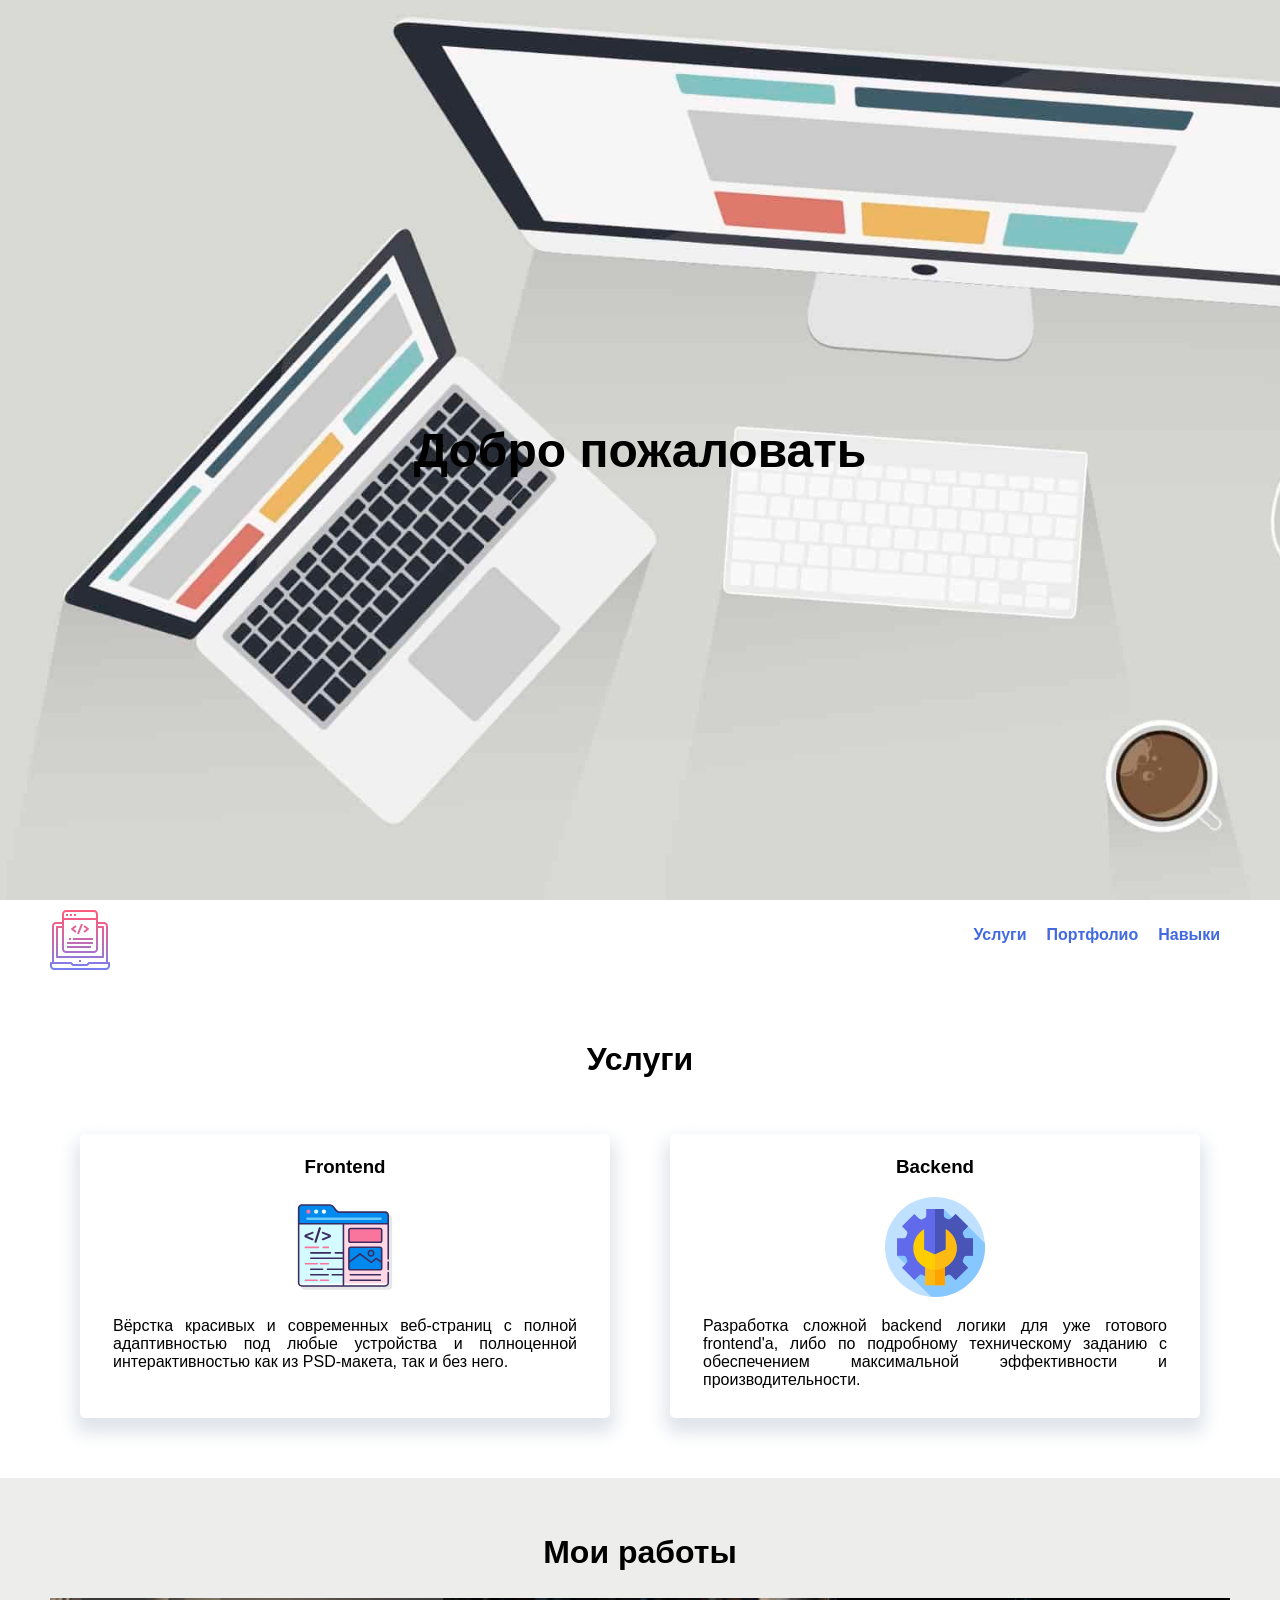
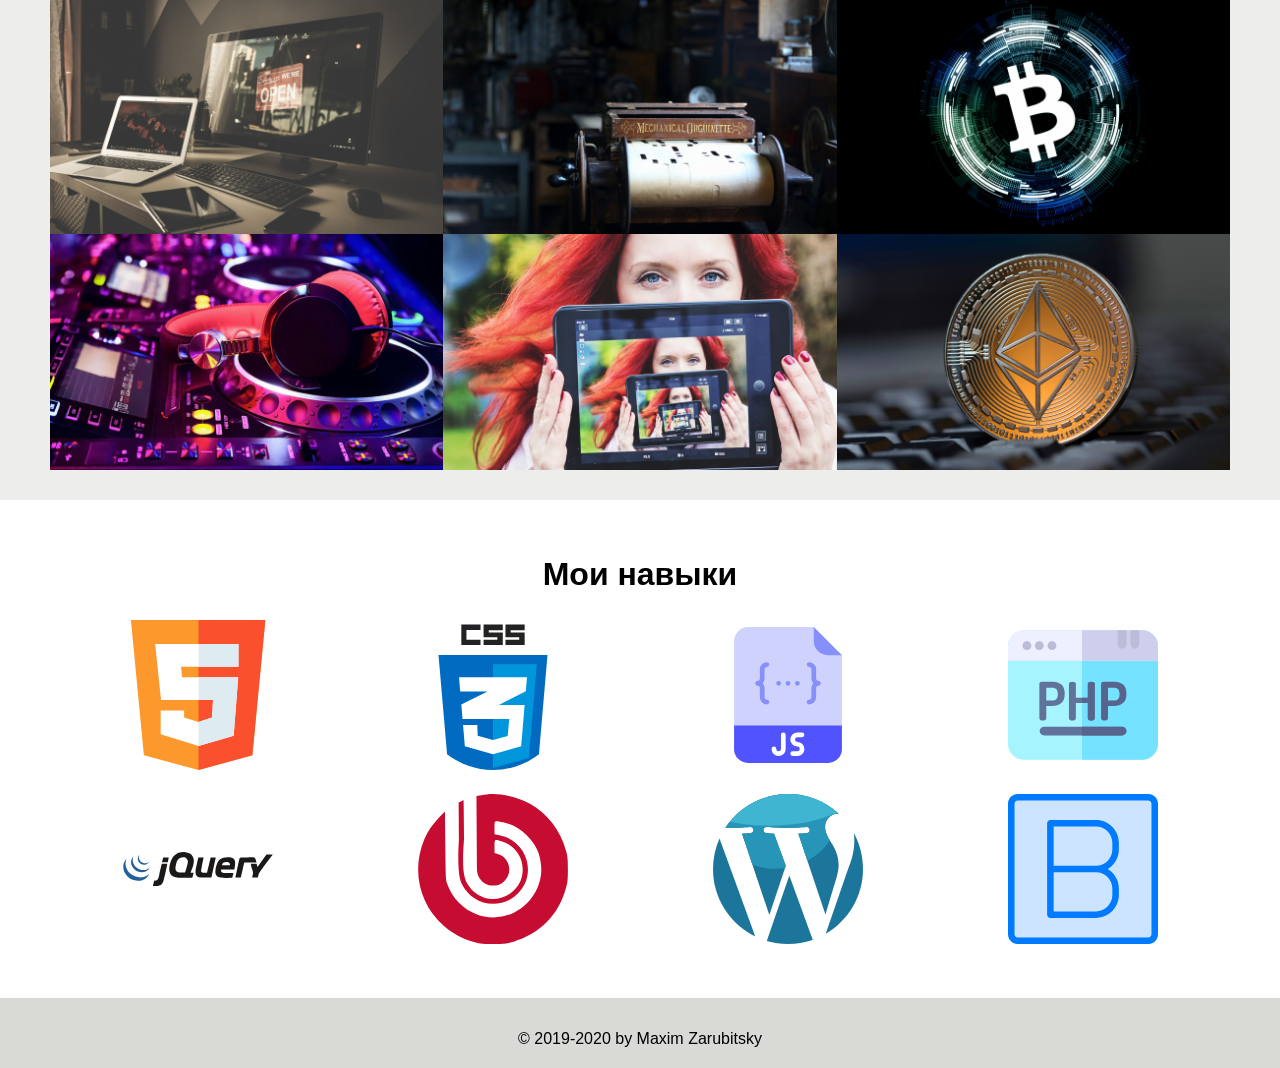
==== commit 65c3e72a: "delete link menu" ====
--- a/index.html
+++ b/index.html
@@ -202,8 +202,8 @@
                 <li class="link-services"><a href="#services">Услуги</a></li>
                 <li class="link-portfolio"><a href="#portfolio">Портфолио</a></li>
                 <li class="link-skills"><a href="#skills">Навыки</a></li>
-                <li class="link-about"><a href="#about">Обо мне</a></li>
-                <li class="link-contact"><a href="#contact">Контакты</a></li>
+                <!-- <li class="link-about"><a href="#about">Обо мне</a></li>
+                <li class="link-contact"><a href="#contact">Контакты</a></li> -->
             </ul>
         </nav>
         <div class="tog-menu">
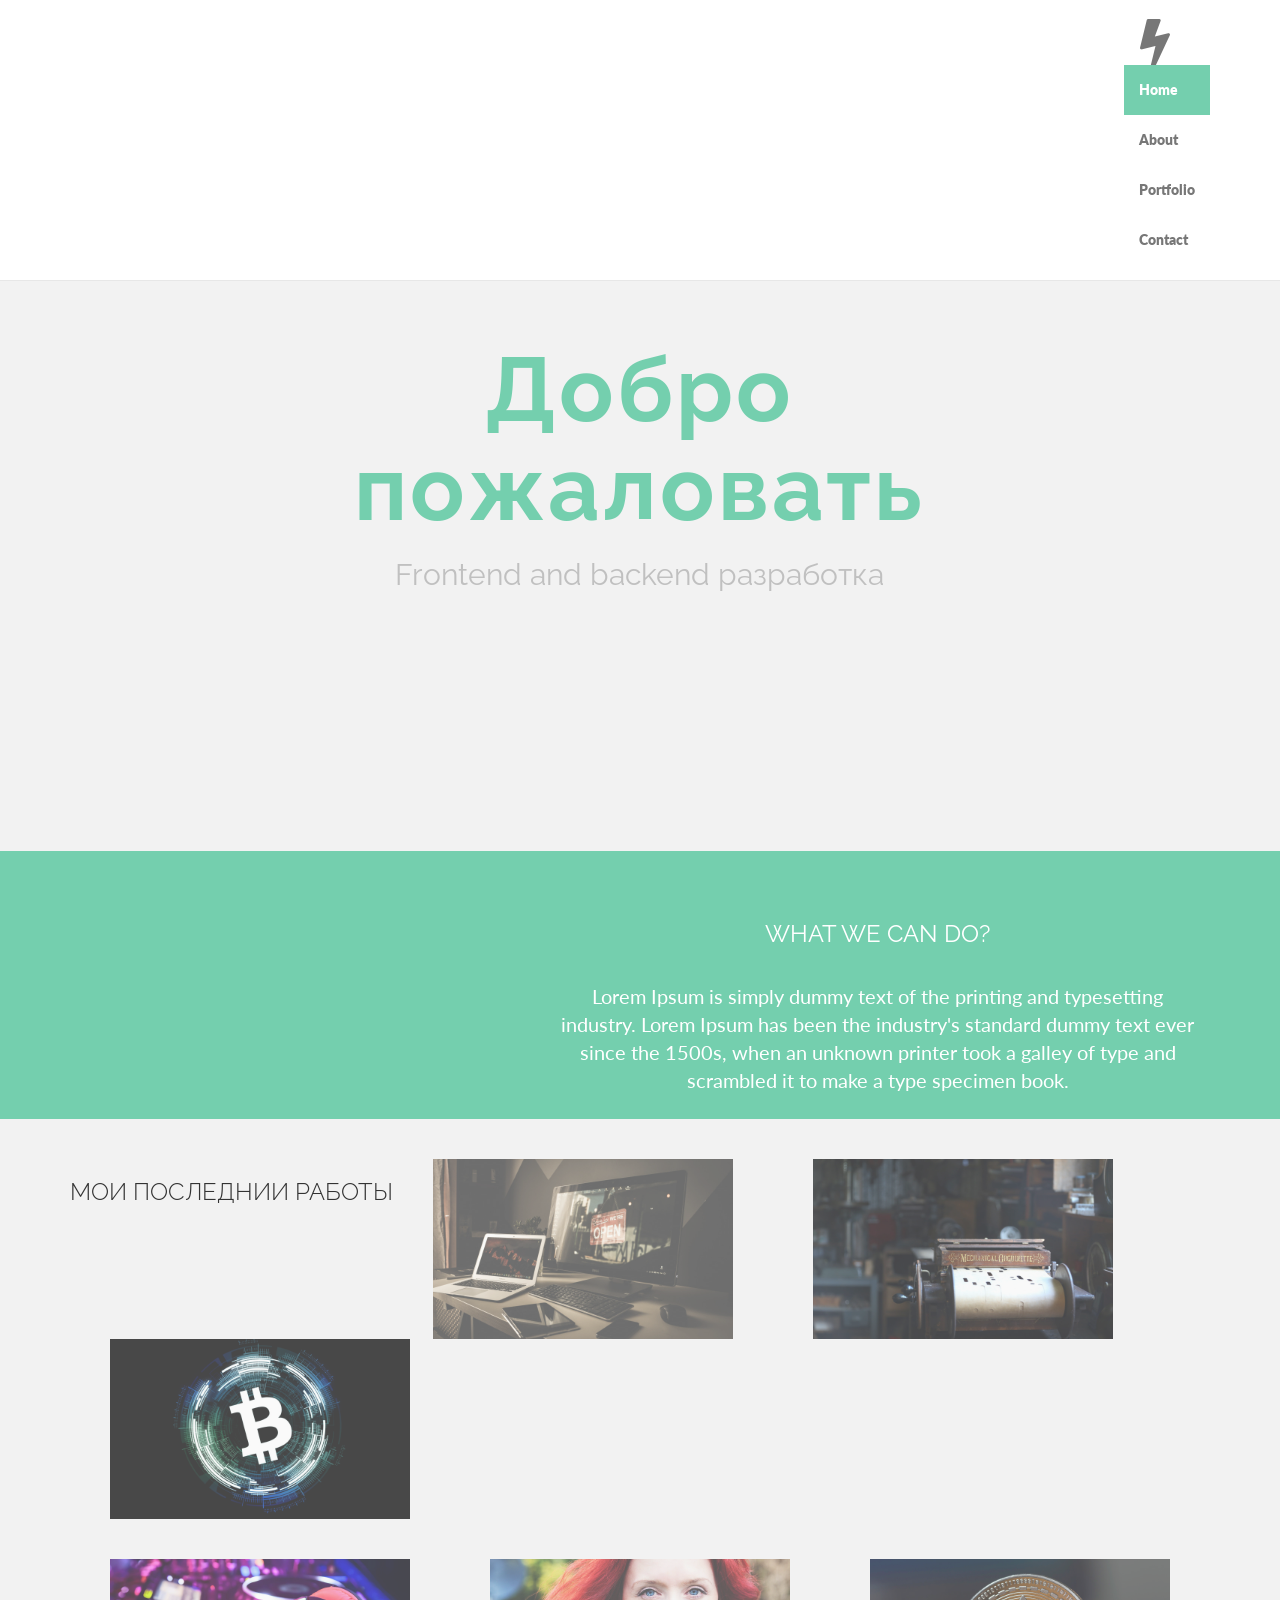
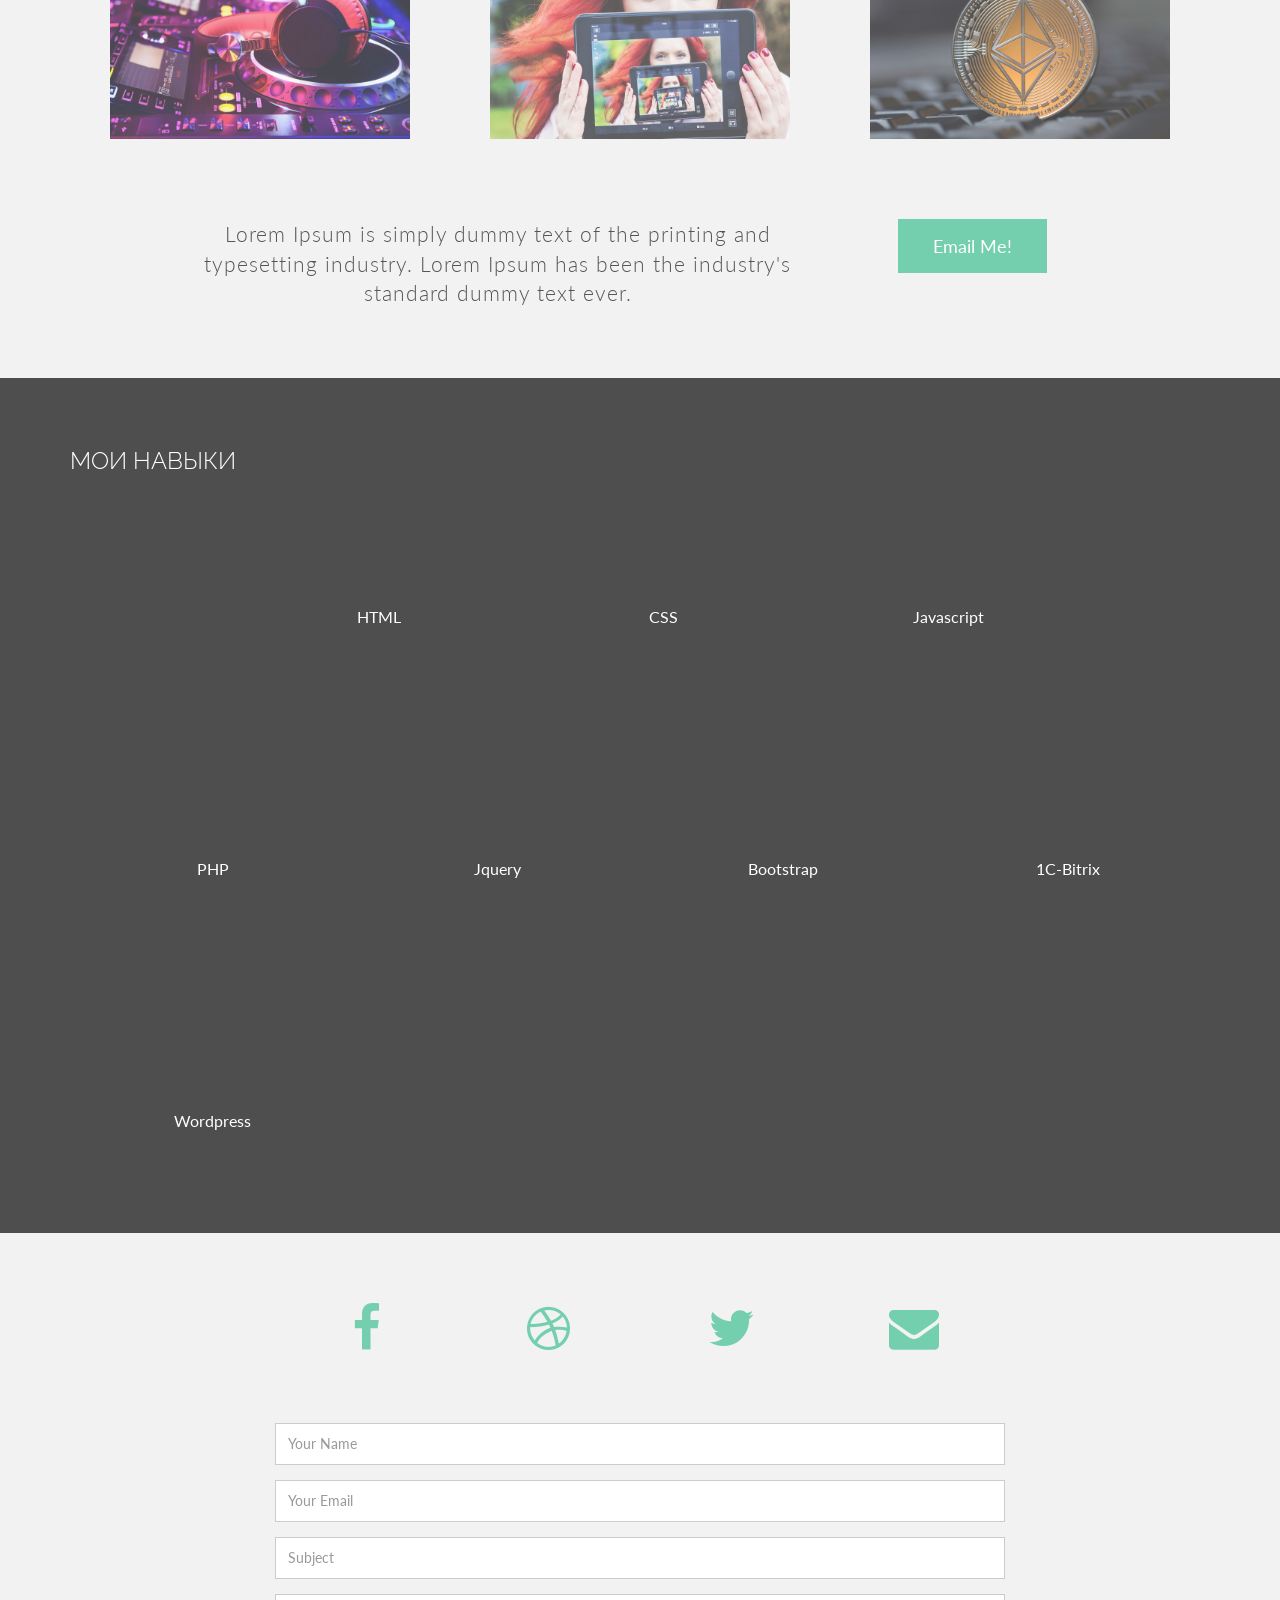
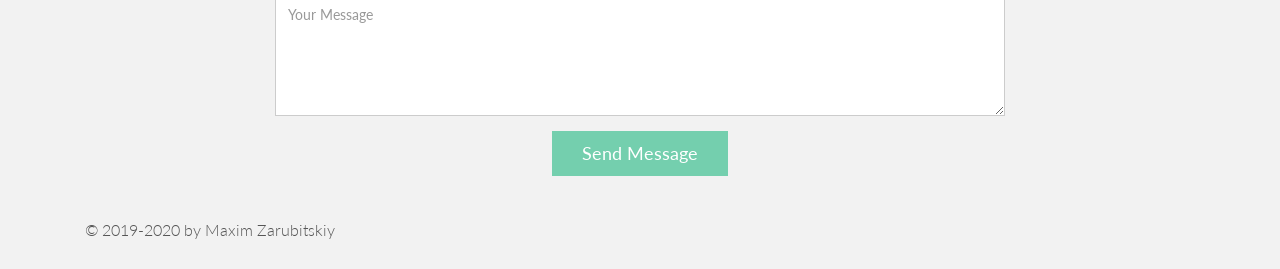
==== commit 1f9afa48: "change design web site and add bootstrap, jquery, easing, font-awesome" ====
--- a/index.html
+++ b/index.html
@@ -2,802 +2,255 @@
 <html lang="ru">
 
 <head>
-    <meta charset="UTF-8">
-    <meta name="viewport" content="width=device-width, initial-scale=1.0">
-    <link rel="stylesheet" href="style.css">
-    <!-- <link rel="shortcut icon" href="favicon.ico" type="image/x-icon"> -->
-    <title>Портфолио</title>
+  <meta charset="UTF-8">
+  <title>Портфолио</title>
+  <meta content="width=device-width, initial-scale=1.0" name="viewport">
+  <meta content="" name="keywords">
+  <meta content="" name="description">
+
+  <!-- Favicons -->
+  <link href="img/favicon.png" rel="icon">
+
+  <!-- Google Fonts -->
+  <link href="https://fonts.googleapis.com/css?family=Lato:300,400,700,900|Raleway:400,300,700,900" rel="stylesheet">
+
+  <!-- Bootstrap CSS File -->
+  <link href="https://stackpath.bootstrapcdn.com/bootstrap/4.5.0/css/bootstrap.min.css" integrity="sha384-9aIt2nRpC12Uk9gS9baDl411NQApFmC26EwAOH8WgZl5MYYxFfc+NcPb1dKGj7Sk" crossorigin="anonymous" rel="stylesheet" >
+  <link href="lib/bootstrap/css/bootstrap.min.css" rel="stylesheet">
+
+  <!-- Libraries CSS Files -->
+  <link href="lib/font-awesome/css/font-awesome.min.css" rel="stylesheet">
+
+  <!-- Main Stylesheet File -->
+  <link rel="stylesheet" href="css/style.css">
 </head>
 
-<body>
-    <section class="home">
-        <div class="welcom">
-            <h1>Добро пожаловать</h1>
-        </div>
-    </section>
-    <header class="container">
-        <div class="header-logo">
-            <svg version="1.1" id="Capa_1" xmlns="http://www.w3.org/2000/svg" xmlns:xlink="http://www.w3.org/1999/xlink"
-                x="0px" y="0px" viewBox="0 0 480 480" style="enable-background:new 0 0 480 480;" xml:space="preserve">
-                <g>
-
-                    <linearGradient id="SVGID_1_" gradientUnits="userSpaceOnUse" x1="-26.875" y1="617.289" x2="-26.875"
-                        y2="554.985" gradientTransform="matrix(8 0 0 -8 455 4941)">
-                        <stop offset="0" style="stop-color:#FC5C7D" />
-                        <stop offset="0.129" style="stop-color:#F35E85" />
-                        <stop offset="0.343" style="stop-color:#D9659B" />
-                        <stop offset="0.616" style="stop-color:#B070BF" />
-                        <stop offset="0.934" style="stop-color:#777FF0" />
-                        <stop offset="1" style="stop-color:#6A82FB" />
-                    </linearGradient>
-                    <path style="fill:url(#SVGID_1_);" d="M232,400h16v16h-16V400z" />
-
-                    <linearGradient id="SVGID_2_" gradientUnits="userSpaceOnUse" x1="-26.875" y1="617.289" x2="-26.875"
-                        y2="554.985" gradientTransform="matrix(8 0 0 -8 455 4941)">
-                        <stop offset="0" style="stop-color:#FC5C7D" />
-                        <stop offset="0.129" style="stop-color:#F35E85" />
-                        <stop offset="0.343" style="stop-color:#D9659B" />
-                        <stop offset="0.616" style="stop-color:#B070BF" />
-                        <stop offset="0.934" style="stop-color:#777FF0" />
-                        <stop offset="1" style="stop-color:#6A82FB" />
-                    </linearGradient>
-                    <path style="fill:url(#SVGID_2_);" d="M472,416h-8V128c0-17.673-14.327-32-32-32h-48V32c0-17.673-14.327-32-32-32H128
-		c-17.673,0-32,14.327-32,32v64H48c-17.673,0-32,14.327-32,32v288H8c-4.418,0-8,3.582-8,8v24c0,17.673,14.327,32,32,32h416
-		c17.673,0,32-14.327,32-32v-24C480,419.582,476.418,416,472,416z M128,344h224c17.673,0,32-14.327,32-32V144h32v224H64V144h32v168
-		C96,329.673,110.327,344,128,344z M112,80h256v232c0,8.837-7.163,16-16,16H128c-8.837,0-16-7.163-16-16V80z M128,16h224
-		c8.837,0,16,7.163,16,16v32H112V32C112,23.163,119.163,16,128,16z M32,128c0-8.837,7.163-16,16-16h48v16H56c-4.418,0-8,3.582-8,8
-		v240c0,4.418,3.582,8,8,8h368c4.418,0,8-3.582,8-8V136c0-4.418-3.582-8-8-8h-40v-16h48c8.837,0,16,7.163,16,16v288H312
-		c-2.12-0.002-4.155,0.839-5.656,2.336L292.688,432H187.312l-13.656-13.664c-1.501-1.497-3.536-2.338-5.656-2.336H32L32,128z
-		 M464,448c0,8.837-7.163,16-16,16H32c-8.837,0-16-7.163-16-16v-16h148.688l13.656,13.656c1.5,1.5,3.534,2.344,5.656,2.344h112
-		c2.122,0,4.156-0.844,5.656-2.344L315.312,432H464V448z" />
-
-                    <linearGradient id="SVGID_3_" gradientUnits="userSpaceOnUse" x1="-26.875" y1="617.289" x2="-26.875"
-                        y2="554.985" gradientTransform="matrix(8 0 0 -8 455 4941)">
-                        <stop offset="0" style="stop-color:#FC5C7D" />
-                        <stop offset="0.129" style="stop-color:#F35E85" />
-                        <stop offset="0.343" style="stop-color:#D9659B" />
-                        <stop offset="0.616" style="stop-color:#B070BF" />
-                        <stop offset="0.934" style="stop-color:#777FF0" />
-                        <stop offset="1" style="stop-color:#6A82FB" />
-                    </linearGradient>
-                    <path style="fill:url(#SVGID_3_);" d="M136,256h208v16H136V256z" />
-                </g>
-                <g>
-
-                    <linearGradient id="SVGID_4_" gradientUnits="userSpaceOnUse" x1="-27.875" y1="617.289" x2="-27.875"
-                        y2="554.985" gradientTransform="matrix(8 0 0 -8 455 4941)">
-                        <stop offset="0" style="stop-color:#FC5C7D" />
-                        <stop offset="0.129" style="stop-color:#F35E85" />
-                        <stop offset="0.343" style="stop-color:#D9659B" />
-                        <stop offset="0.616" style="stop-color:#B070BF" />
-                        <stop offset="0.934" style="stop-color:#777FF0" />
-                        <stop offset="1" style="stop-color:#6A82FB" />
-                    </linearGradient>
-                    <path style="fill:url(#SVGID_4_);" d="M136,288h192v16H136V288z" />
-
-                    <linearGradient id="SVGID_5_" gradientUnits="userSpaceOnUse" x1="-23.875" y1="617.289" x2="-23.875"
-                        y2="554.985" gradientTransform="matrix(8 0 0 -8 455 4941)">
-                        <stop offset="0" style="stop-color:#FC5C7D" />
-                        <stop offset="0.129" style="stop-color:#F35E85" />
-                        <stop offset="0.343" style="stop-color:#D9659B" />
-                        <stop offset="0.616" style="stop-color:#B070BF" />
-                        <stop offset="0.934" style="stop-color:#777FF0" />
-                        <stop offset="1" style="stop-color:#6A82FB" />
-                    </linearGradient>
-                    <path style="fill:url(#SVGID_5_);" d="M184,224h160v16H184V224z" />
-
-                    <linearGradient id="SVGID_6_" gradientUnits="userSpaceOnUse" x1="-39.875" y1="617.289" x2="-39.875"
-                        y2="554.985" gradientTransform="matrix(8 0 0 -8 455 4941)">
-                        <stop offset="0" style="stop-color:#FC5C7D" />
-                        <stop offset="0.129" style="stop-color:#F35E85" />
-                        <stop offset="0.343" style="stop-color:#D9659B" />
-                        <stop offset="0.616" style="stop-color:#B070BF" />
-                        <stop offset="0.934" style="stop-color:#777FF0" />
-                        <stop offset="1" style="stop-color:#6A82FB" />
-                    </linearGradient>
-                    <path style="fill:url(#SVGID_6_);" d="M128,32h16v16h-16V32z" />
-
-                    <linearGradient id="SVGID_7_" gradientUnits="userSpaceOnUse" x1="-35.875" y1="617.289" x2="-35.875"
-                        y2="554.985" gradientTransform="matrix(8 0 0 -8 455 4941)">
-                        <stop offset="0" style="stop-color:#FC5C7D" />
-                        <stop offset="0.129" style="stop-color:#F35E85" />
-                        <stop offset="0.343" style="stop-color:#D9659B" />
-                        <stop offset="0.616" style="stop-color:#B070BF" />
-                        <stop offset="0.934" style="stop-color:#777FF0" />
-                        <stop offset="1" style="stop-color:#6A82FB" />
-                    </linearGradient>
-                    <path style="fill:url(#SVGID_7_);" d="M160,32h16v16h-16V32z" />
-
-                    <linearGradient id="SVGID_8_" gradientUnits="userSpaceOnUse" x1="-31.875" y1="617.289" x2="-31.875"
-                        y2="554.985" gradientTransform="matrix(8 0 0 -8 455 4941)">
-                        <stop offset="0" style="stop-color:#FC5C7D" />
-                        <stop offset="0.129" style="stop-color:#F35E85" />
-                        <stop offset="0.343" style="stop-color:#D9659B" />
-                        <stop offset="0.616" style="stop-color:#B070BF" />
-                        <stop offset="0.934" style="stop-color:#777FF0" />
-                        <stop offset="1" style="stop-color:#6A82FB" />
-                    </linearGradient>
-                    <path style="fill:url(#SVGID_8_);" d="M192,32h16v16h-16V32z" />
-
-                    <linearGradient id="SVGID_9_" gradientUnits="userSpaceOnUse" x1="-36.875" y1="617.289" x2="-36.875"
-                        y2="554.985" gradientTransform="matrix(8 0 0 -8 455 4941)">
-                        <stop offset="0" style="stop-color:#FC5C7D" />
-                        <stop offset="0.129" style="stop-color:#F35E85" />
-                        <stop offset="0.343" style="stop-color:#D9659B" />
-                        <stop offset="0.616" style="stop-color:#B070BF" />
-                        <stop offset="0.934" style="stop-color:#777FF0" />
-                        <stop offset="1" style="stop-color:#6A82FB" />
-                    </linearGradient>
-                    <path style="fill:url(#SVGID_9_);" d="M152,224h16v16h-16V224z" />
-
-                    <linearGradient id="SVGID_10_" gradientUnits="userSpaceOnUse" x1="-33.075" y1="617.289" x2="-33.075"
-                        y2="554.985" gradientTransform="matrix(8 0 0 -8 455 4941)">
-                        <stop offset="0" style="stop-color:#FC5C7D" />
-                        <stop offset="0.129" style="stop-color:#F35E85" />
-                        <stop offset="0.343" style="stop-color:#D9659B" />
-                        <stop offset="0.616" style="stop-color:#B070BF" />
-                        <stop offset="0.934" style="stop-color:#777FF0" />
-                        <stop offset="1" style="stop-color:#6A82FB" />
-                    </linearGradient>
-                    <path style="fill:url(#SVGID_10_);" d="M203.2,182.4l9.6-12.8L189.336,152l23.464-17.6l-9.6-12.8l-32,24
-		c-3.535,2.651-4.251,7.665-1.6,11.2c0.455,0.606,0.994,1.145,1.6,1.6L203.2,182.4z" />
-
-                    <linearGradient id="SVGID_11_" gradientUnits="userSpaceOnUse" x1="-20.675" y1="617.289" x2="-20.675"
-                        y2="554.985" gradientTransform="matrix(8 0 0 -8 455 4941)">
-                        <stop offset="0" style="stop-color:#FC5C7D" />
-                        <stop offset="0.129" style="stop-color:#F35E85" />
-                        <stop offset="0.343" style="stop-color:#D9659B" />
-                        <stop offset="0.616" style="stop-color:#B070BF" />
-                        <stop offset="0.934" style="stop-color:#777FF0" />
-                        <stop offset="1" style="stop-color:#6A82FB" />
-                    </linearGradient>
-                    <path style="fill:url(#SVGID_11_);" d="M276.8,182.4l32-24c3.535-2.651,4.251-7.665,1.6-11.2c-0.455-0.606-0.994-1.145-1.6-1.6
-		l-32-24l-9.6,12.8l23.464,17.6L267.2,169.6L276.8,182.4z" />
-                </g>
-                <linearGradient id="SVGID_12_" gradientUnits="userSpaceOnUse" x1="-29.5269" y1="610.7902" x2="-87.3759"
-                    y2="587.6502" gradientTransform="matrix(2.9718 -7.4275 -7.4275 -2.9718 4864.4277 1598.5453)">
-                    <stop offset="0" style="stop-color:#FC5C7D" />
-                    <stop offset="0.129" style="stop-color:#F35E85" />
-                    <stop offset="0.343" style="stop-color:#D9659B" />
-                    <stop offset="0.616" style="stop-color:#B070BF" />
-                    <stop offset="0.934" style="stop-color:#777FF0" />
-                    <stop offset="1" style="stop-color:#6A82FB" />
-                </linearGradient>
-                <path style="fill:url(#SVGID_12_);"
-                    d="M216.574,189.025l32.007-79.994l14.862,5.947l-32.007,79.994L216.574,189.025z" />
-                <g>
-                </g>
-                <g>
-                </g>
-                <g>
-                </g>
-                <g>
-                </g>
-                <g>
-                </g>
-                <g>
-                </g>
-                <g>
-                </g>
-                <g>
-                </g>
-                <g>
-                </g>
-                <g>
-                </g>
-                <g>
-                </g>
-                <g>
-                </g>
-                <g>
-                </g>
-                <g>
-                </g>
-                <g>
-                </g>
-            </svg>
-        </div>
-        <nav class="header-menu">
-            <ul>
-                <li class="link-services"><a href="#services">Услуги</a></li>
-                <li class="link-portfolio"><a href="#portfolio">Портфолио</a></li>
-                <li class="link-skills"><a href="#skills">Навыки</a></li>
-                <!-- <li class="link-about"><a href="#about">Обо мне</a></li>
-                <li class="link-contact"><a href="#contact">Контакты</a></li> -->
-            </ul>
-        </nav>
-        <div class="tog-menu">
-            <a href="" class="toggle-menu"><span></span></a>
-        </div>
-    </header>
-    <main>
-        <section id="services">
-            <h2>Услуги</h2>
-            <div class="container">
-                <div class="wrapper-block-item">
-                    <div class="services-item">
-                        <h3>Frontend</h3>
-                        <div class="icon">
-                            <svg id="Layer_1" enable-background="new 0 0 128 128" height="512" viewBox="0 0 128 128"
-                                width="512" xmlns="http://www.w3.org/2000/svg">
-                                <g>
-                                    <path
-                                        d="m119.338 22.382h-57.978c-1.769 0-3.426-.868-4.433-2.322l-2.578-3.725c-1.38-1.993-3.651-3.184-6.077-3.184h-35.61c-2.757 0-5 2.243-5 5v95.698c0 2.757 2.243 5 5 5h106.676c2.757 0 5-2.243 5-5v-86.467c0-2.757-2.243-5-5-5z"
-                                        fill="#e6e7e8" />
-                                    <g>
-                                        <path
-                                            d="m119.337 34.163h-114.675v75.687c0 2.209 1.791 4 4 4h106.675c2.209 0 4-1.791 4-4z"
-                                            fill="#d4fbff" />
-                                        <path d="m62 113.85h53.337c2.209 0 4-1.791 4-4v-75.687h-57.337z"
-                                            fill="#ffd7e5" />
-                                        <g fill="#fa759e">
-                                            <g>
-                                                <path
-                                                    d="m42.82 65.5h-6.809c-.552 0-1-.447-1-1s.448-1 1-1h6.809c.552 0 1 .447 1 1s-.447 1-1 1z" />
-                                                <path
-                                                    d="m30.012 65.5h-16.833c-.552 0-1-.447-1-1s.448-1 1-1h16.833c.552 0 1 .447 1 1s-.448 1-1 1z" />
-                                                <path
-                                                    d="m42.82 86.5h-10.308c-.552 0-1-.447-1-1s.448-1 1-1h10.308c.552 0 1 .447 1 1s-.447 1-1 1z" />
-                                                <path
-                                                    d="m28.512 86.5h-15.333c-.552 0-1-.447-1-1s.448-1 1-1h15.333c.552 0 1 .447 1 1s-.448 1-1 1z" />
-                                            </g>
-                                            <g>
-                                                <path
-                                                    d="m42.82 107.5h-10.308c-.552 0-1-.447-1-1s.448-1 1-1h10.308c.552 0 1 .447 1 1s-.447 1-1 1z" />
-                                                <path
-                                                    d="m28.512 107.5h-15.333c-.552 0-1-.447-1-1s.448-1 1-1h15.333c.552 0 1 .447 1 1s-.448 1-1 1z" />
-                                            </g>
-                                        </g>
-                                        <g>
-                                            <path
-                                                d="m69.024 55.968v-13.6c0-1.105.895-2 2-2h37.953c1.105 0 2 .895 2 2v13.6c0 1.105-.895 2-2 2h-37.953c-1.105 0-2-.895-2-2z"
-                                                fill="#fa759e" />
-                                            <path
-                                                d="m69.024 91.211v-24.818c0-1.105.895-2 2-2h37.953c1.105 0 2 .895 2 2v24.817c0 1.105-.895 2-2 2h-37.953c-1.105.001-2-.895-2-1.999z"
-                                                fill="#0089ef" />
-                                        </g>
-                                        <path
-                                            d="m115.337 110.85h-106.675c-2.209 0-4-1.791-4-4v3c0 2.209 1.791 4 4 4h106.675c2.209 0 4-1.791 4-4v-3c0 2.209-1.791 4-4 4z"
-                                            fill="#fff" />
-                                        <path
-                                            d="m52.106 16.629-2.579-3.725c-1.194-1.724-3.157-2.753-5.254-2.753h-35.611c-2.209 0-4 1.791-4 4v20.012h114.675v-10.781c0-2.209-1.791-4-4-4h-57.977c-2.097 0-4.061-1.029-5.254-2.753z"
-                                            fill="#0089ef" />
-                                        <g>
-                                            <circle cx="36.972" cy="18.791" fill="#fff" r="2.727" />
-                                            <circle cx="27.065" cy="18.791" fill="#d4fbff" r="2.727" />
-                                            <circle cx="17.158" cy="18.791" fill="#fa759e" r="2.727" />
-                                            <path
-                                                d="m109.569 29.291h-93.75c-.829 0-1.5-.672-1.5-1.5s.671-1.5 1.5-1.5h93.75c.828 0 1.5.672 1.5 1.5s-.671 1.5-1.5 1.5z"
-                                                fill="#6dc9f7" />
-                                        </g>
-                                        <g fill="#3a2c60">
-                                            <path
-                                                d="m45.345 70.5h-25.166c-.552 0-1 .447-1 1s.448 1 1 1h25.166c.552 0 1-.447 1-1s-.448-1-1-1z" />
-                                            <path
-                                                d="m20.179 93.5h15.166c.552 0 1-.447 1-1s-.448-1-1-1h-15.166c-.552 0-1 .447-1 1s.448 1 1 1z" />
-                                            <path
-                                                d="m19.179 99.5c0 .553.448 1 1 1h22.333c.552 0 1-.447 1-1s-.448-1-1-1h-22.333c-.552 0-1 .447-1 1z" />
-                                            <path
-                                                d="m13.279 51.911 8.472 3.456c.24.096.464.144.672.144.368 0 .676-.124.924-.372s.372-.564.372-.948c0-.224-.06-.428-.18-.612s-.292-.324-.516-.42l-7.849-3.144 7.849-3.144c.464-.208.695-.552.695-1.032 0-.384-.12-.696-.359-.936-.24-.24-.544-.36-.912-.36-.225 0-.456.048-.696.144l-8.472 3.456c-.4.16-.712.408-.937.744-.224.336-.336.712-.336 1.128 0 .432.112.812.336 1.14.225.329.537.581.937.756z" />
-                                            <path
-                                                d="m26.263 58.703c.304 0 .579-.084.828-.252.247-.168.42-.42.516-.756l5.521-17.28c.048-.176.071-.344.071-.504 0-.384-.144-.7-.432-.948s-.624-.372-1.008-.372c-.288 0-.557.084-.805.252s-.428.42-.54.756l-5.495 17.28c-.049.176-.072.344-.072.504 0 .384.144.7.432.948.287.248.615.372.984.372z" />
-                                            <path
-                                                d="m34.531 53.579c-.12.185-.181.388-.181.612 0 .384.124.7.372.948.248.249.556.372.924.372.208 0 .433-.048.672-.144l8.473-3.456c.399-.176.712-.428.936-.756.225-.328.336-.708.336-1.14 0-.416-.111-.792-.336-1.128-.224-.336-.536-.584-.936-.744l-8.473-3.456c-.239-.096-.472-.144-.695-.144-.368 0-.672.12-.912.36s-.36.552-.36.936c0 .48.232.824.696 1.032l7.848 3.144-7.848 3.144c-.225.097-.397.237-.516.42z" />
-                                            <path
-                                                d="m111.977 42.368c0-1.654-1.346-3-3-3h-37.953c-1.654 0-3 1.346-3 3v13.6c0 1.654 1.346 3 3 3h37.953c1.654 0 3-1.346 3-3zm-2 13.6c0 .552-.448 1-1 1h-37.953c-.552 0-1-.448-1-1v-13.6c0-.552.448-1 1-1h37.953c.552 0 1 .448 1 1z" />
-                                            <path
-                                                d="m111.977 91.21v-24.817c0-1.654-1.346-3-3-3h-37.953c-1.654 0-3 1.346-3 3v24.817c0 1.654 1.346 3 3 3h37.953c1.654 0 3-1.346 3-3zm-40.953-25.817h37.953c.552 0 1 .448 1 1v15.327l-5.394-3.865c-.365-.262-.861-.247-1.213.036l-5.565 4.512-14.045-10.374c-.357-.263-.848-.26-1.202.011l-12.534 9.602v-15.249c0-.552.448-1 1-1zm37.953 26.817h-37.953c-.552 0-1-.448-1-1v-7.049l13.153-10.077 14.062 10.388c.366.269.868.259 1.224-.028l5.574-4.52 5.939 4.257v7.029c.001.552-.448 1-.999 1z" />
-                                            <path
-                                                d="m97.25 76.583c2.481 0 4.5-2.019 4.5-4.5s-2.019-4.5-4.5-4.5-4.5 2.019-4.5 4.5 2.019 4.5 4.5 4.5zm0-7c1.379 0 2.5 1.121 2.5 2.5s-1.121 2.5-2.5 2.5-2.5-1.121-2.5-2.5 1.121-2.5 2.5-2.5z" />
-                                            <path
-                                                d="m109.29 98.5h-38.58c-.553 0-1 .447-1 1s.447 1 1 1h38.58c.553 0 1-.447 1-1s-.447-1-1-1z" />
-                                            <path
-                                                d="m109.29 105.5h-38.58c-.553 0-1 .447-1 1s.447 1 1 1h38.58c.553 0 1-.447 1-1s-.447-1-1-1z" />
-                                            <path
-                                                d="m119.337 82.25c-.553 0-1 .447-1 1v9.438c0 .553.447 1 1 1s1-.447 1-1v-9.438c0-.553-.447-1-1-1z" />
-                                            <path
-                                                d="m115.337 18.382h-57.977c-1.768 0-3.425-.868-4.432-2.322l-2.579-3.726c-1.38-1.993-3.652-3.184-6.077-3.184h-35.609c-2.757 0-5 2.243-5 5v95.699c0 2.757 2.243 5 5 5h106.675c2.757 0 5-2.243 5-5v-13.182c0-.553-.447-1-1-1s-1 .447-1 1v13.183c0 1.654-1.346 3-3 3h-52.338v-77.687h55.337v44.087c0 .553.447 1 1 1s1-.447 1-1v-55.868c0-2.757-2.243-5-5-5zm-109.674-4.231c0-1.654 1.346-3 3-3h35.61c1.769 0 3.425.868 4.432 2.322l2.579 3.726c1.381 1.993 3.652 3.184 6.077 3.184h57.977c1.654 0 3 1.346 3 3v9.781h-112.675zm55.337 56.349h-9.49c-.552 0-1 .447-1 1s.448 1 1 1h9.49v5h-40.821c-.552 0-1 .447-1 1s.448 1 1 1h40.821v12h-19.49c-.552 0-1 .447-1 1s.448 1 1 1h19.49v5h-13.401c-.552 0-1 .447-1 1s.448 1 1 1h13.401v12.35h-52.338c-1.654 0-3-1.346-3-3v-74.687h55.338z" />
-                                        </g>
-                                    </g>
-                                </g>
-                            </svg>
-                        </div>
-                        <p class="description">Вёрстка красивых и современных веб-страниц с полной адаптивностью под
-                            любые
-                            устройства и полноценной интерактивностью как из PSD-макета, так и без него.</p>
-                    </div>
-                </div>
-                <div class="wrapper-block-item">
-                    <div class="services-item">
-                        <h3>Backend</h3>
-                        <div class="icon">
-                            <svg id="Capa_1" enable-background="new 0 0 512 512" height="512" viewBox="0 0 512 512"
-                                width="512" xmlns="http://www.w3.org/2000/svg">
-                                <g>
-                                    <g>
-                                        <g>
-                                            <g>
-                                                <g>
-                                                    <g>
-                                                        <g>
-                                                            <circle cx="256" cy="256" fill="#bfe1ff" r="256" />
-                                                        </g>
-                                                    </g>
-                                                </g>
-                                            </g>
-                                        </g>
-                                    </g>
-                                    <path
-                                        d="m512 256c0-6.584-.249-13.11-.737-19.57l-86.143-86.143-62.122-26.461-62.163-62.163-239.171 239.174 62.162 62.162 26.462 62.121 86.143 86.143c6.459.488 12.985.737 19.569.737 141.385 0 256-114.615 256-256z"
-                                        fill="#87c7ff" />
-                                    <path
-                                        d="m450.336 300.835v-89.672h-33.134c-6.014 0-11.46-3.698-13.532-9.343-1.5-4.086-3.164-8.093-4.985-12.012-2.507-5.396-1.291-11.795 2.917-16.002l23.518-23.518-63.407-63.408-23.518 23.518c-4.207 4.207-10.606 5.424-16.002 2.917-3.919-1.821-7.926-3.486-12.013-4.986-5.646-2.072-9.343-7.518-9.343-13.532v-33.133h-89.672v33.133c0 6.014-3.698 11.46-9.344 13.533-4.087 1.5-8.093 3.164-12.013 4.986-5.396 2.508-11.795 1.291-16.002-2.917l-23.519-23.519-63.408 63.408 23.519 23.518c4.207 4.207 5.424 10.606 2.917 16.002-1.821 3.919-3.486 7.926-4.985 12.013-2.072 5.646-7.518 9.343-13.532 9.344h-33.133v89.672h33.134c6.014 0 11.46 3.697 13.532 9.343 1.5 4.086 3.164 8.093 4.985 12.012 2.507 5.396 1.291 11.795-2.917 16.002l-23.519 23.518 63.408 63.408 23.518-23.518c4.207-4.207 10.606-5.424 16.002-2.917 3.919 1.821 7.926 3.486 12.012 4.986 5.646 2.072 9.343 7.518 9.343 13.532v33.133h89.672v-33.133c0-6.014 3.698-11.46 9.344-13.533 4.086-1.5 8.093-3.164 12.013-4.986 5.396-2.508 11.795-1.291 16.002 2.917l23.518 23.518 63.408-63.408-23.519-23.518c-4.207-4.207-5.424-10.606-2.917-16.002 1.821-3.919 3.486-7.926 4.985-12.013 2.072-5.646 7.518-9.344 13.532-9.344h33.135z"
-                                        fill="#606aea" />
-                                    <path
-                                        d="m403.671 310.179c2.072-5.646 7.518-9.344 13.532-9.344h33.133v-89.672h-33.134c-6.014 0-11.46-3.698-13.532-9.343-1.5-4.086-3.164-8.093-4.985-12.012-2.508-5.396-1.291-11.795 2.917-16.002l23.518-23.518-63.407-63.408-23.518 23.518c-4.207 4.208-10.606 5.424-16.002 2.917-3.919-1.821-7.926-3.486-12.013-4.986-5.646-2.072-9.344-7.518-9.344-13.532v-33.133h-44.836v388.673h44.836v-33.133c0-6.014 3.698-11.46 9.344-13.533 4.086-1.5 8.093-3.164 12.013-4.985 5.396-2.508 11.795-1.291 16.002 2.917l23.518 23.519 63.408-63.408-23.519-23.518c-4.207-4.208-5.424-10.606-2.917-16.002 1.822-3.922 3.486-7.928 4.986-12.015z"
-                                        fill="#4855b7" />
-                                    <g>
-                                        <path d="m205.177 305.355h101.647v146.645h-101.647z" fill="#fdba12" />
-                                    </g>
-                                    <g>
-                                        <path d="m256 305.355h50.823v146.645h-50.823z" fill="#ffa300" />
-                                    </g>
-                                    <g>
-                                        <path
-                                            d="m311.613 165.273v103.593l-55.613 26.022-55.613-26.022v-103.593c-33.285 19.239-55.682 55.217-55.682 96.426 0 61.467 49.829 111.296 111.296 111.296s111.296-49.829 111.296-111.296c-.001-41.209-22.399-77.187-55.684-96.426z"
-                                            fill="#ffce00" />
-                                    </g>
-                                    <g>
-                                        <path
-                                            d="m311.613 165.273v103.593l-55.613 26.022v78.103c.089 0-.089.003 0 .003 61.467 0 111.296-49.829 111.296-111.296 0-41.208-22.398-77.186-55.683-96.425z"
-                                            fill="#fdba12" />
-                                    </g>
-                                </g>
-                            </svg>
-                        </div>
-                        <p class="description">Разработка сложной backend логики для уже готового frontend'а, либо по
-                            подробному техническому заданию с обеспечением максимальной эффективности и
-                            производительности.
-                        </p>
-                    </div>
-                </div>
-            </div>
-        </section>
-        <section id="portfolio">
-            <h2>Мои работы</h2>
-            <div class="container">
-                <div class="portfolio-item portfolio-item-1">
-                    <img src="img/1.jpg" alt="">
-                    <div class="description">Идейные соображения высшего порядка, а также дальнейшее развитие различных
-                        форм деятельности требуют определения и уточнения систем массового участия. </div>
-                </div>
-                <div class="portfolio-item portfolio-item-2">
-                    <img src="img/2.jpg" alt="">
-                    <div class="description">Идейные соображения высшего порядка, а также дальнейшее развитие различных
-                        форм деятельности требуют определения и уточнения систем массового участия. Не следует, однако
-                        забывать, что начало повседневной работы по формированию позиции требуют определения и уточнения
-                        позиций</div>
-                </div>
-                <div class="portfolio-item portfolio-item-3">
-                    <img src="img/3.jpg" alt="">
-                    <div class="description">Идейные соображения высшего порядка, а также дальнейшее развитие </div>
-                </div>
-                <div class="portfolio-item portfolio-item-4">
-                    <img src="img/4.jpg" alt="">
-                    <div class="description">Идейные соображения высшего порядка, а также дальнейшее развитие различных
-                        форм деятельности требуют определения и уточнения систем массового участия. Не следует, однако
-                        забывать, что начало повседневной работы по формированию позиции требуют определения и уточнения
-                        позиций, занимаемых участниками в отношении поставленных задач.</div>
-                </div>
-                <div class="portfolio-item portfolio-item-5">
-                    <img src="img/5.jpg" alt="">
-                    <div class="description">Идейные соображения высшего порядка, а также дальнейшее развитие различных
-                        форм деятельности .</div>
-                </div>
-                <div class="portfolio-item portfolio-item-6">
-                    <img src="img/6.jpg" alt="">
-                    <div class="description">Идейные соображения высшего порядка, а также дальнейшее развитие различных
-                        форм деятельности требуют определения и уточнения систем массового участия. Не следует, однако
-                        забывать, </div>
-                </div>
-            </div>
-            <!-- <div class="portfolio-all-link"><a href="">Все работы</a></div> -->
-        </section>
-        <section id="skills">
-            <h2>Мои навыки</h2>
-            <div class="container">
-                <div class="wrapper-block-item">
-                    <div class="skill-item">
-                        <svg height="512pt" viewBox="-27 0 512 512" width="512pt" xmlns="http://www.w3.org/2000/svg">
-                            <path d="m0 0 44.265625 461.5 186.480469 50.5 183.84375-50.5 44.265625-461.5zm0 0"
-                                fill="#fd982c" />
-                            <path d="m230.746094 0v512l183.84375-50.5 44.265625-461.5zm0 0" fill="#fa502e" />
-                            <path
-                                d="m367.171875 159.378906-195.859375-.003906 3.277344 35.828125h191.652344l-15.488282 200.191406-120.171875 34.953125-128.984375-40.117187v-81.183594h80.125v24.179687l48.875 15.101563 46.308594-15.113281 3.371094-59.941406h-177.4375l-20.03125-190.964844h284.363281zm0 0"
-                                fill="#fff" />
-                            <g fill="#deecf1">
-                                <path d="m230.746094 82.308594h136.425781v77.070312h-136.425781zm0 0" />
-                                <path
-                                    d="m280.277344 273.273438-3.371094 59.941406-46.160156 15.066406v82.019531l120.007812-34.90625 15.488282-200.191406h-135.496094v78.070313zm0 0" />
-                            </g>
-                        </svg>
-                    </div>
-                </div>
-                <div class="wrapper-block-item">
-                    <div class="skill-item">
-                        <svg version="1.1" id="Capa_1" xmlns="http://www.w3.org/2000/svg"
-                            xmlns:xlink="http://www.w3.org/1999/xlink" x="0px" y="0px" viewBox="0 0 512 512"
-                            style="enable-background:new 0 0 512 512;" xml:space="preserve">
-                            <path style="fill:#006BC0;" d="M441.992,119.474l-29.226,338.923C369.455,492.001,315.068,512,256,512
-	s-113.455-19.999-156.766-53.603L70.008,119.474H441.992z" />
-                            <polygon style="fill:#0096DC;"
-                                points="255.997,151.338 255.997,505.296 378.269,470.777 405.545,151.338 " />
-                            <polygon style="fill:#FFFFFF;" points="364.036,289.787 275.85,289.787 367.999,242.89 371.981,195.746 140.013,195.746 
-	144.072,243.811 237.189,243.811 147.845,288.484 152.002,337.723 152.002,337.723 311.376,337.723 306.152,396.366 255.997,409.95 
-	203.752,395.321 202.446,358.75 153.778,358.75 159.866,430.848 255.997,458.015 352.127,430.848 364.039,289.779 " />
-                            <g>
-                                <polygon style="fill:#222123;" points="165.352,67.224 165.352,33.787 213.417,33.787 213.417,15.676 147.937,15.676 
-		147.937,85.335 213.417,85.335 213.417,67.224 	" />
-                                <polygon style="fill:#222123;"
-                                    points="241.542,42.93 241.542,34.57 289.347,34.57 289.347,33.787 289.347,15.676 223.866,15.676 
-		223.866,58.864 270.799,58.864 270.799,67.224 223.866,67.224 223.866,85.335 289.347,85.335 289.347,67.224 289.347,42.93 	" />
-                                <polygon style="fill:#222123;"
-                                    points="316.252,42.93 316.252,34.57 364.056,34.57 364.056,33.787 364.056,15.676 298.576,15.676 
-		298.576,58.864 345.509,58.864 345.509,67.224 298.576,67.224 298.576,85.335 364.056,85.335 364.056,67.224 364.056,42.93 	" />
-                            </g>
-                            <g>
-                            </g>
-                            <g>
-                            </g>
-                            <g>
-                            </g>
-                            <g>
-                            </g>
-                            <g>
-                            </g>
-                            <g>
-                            </g>
-                            <g>
-                            </g>
-                            <g>
-                            </g>
-                            <g>
-                            </g>
-                            <g>
-                            </g>
-                            <g>
-                            </g>
-                            <g>
-                            </g>
-                            <g>
-                            </g>
-                            <g>
-                            </g>
-                            <g>
-                            </g>
-                        </svg>
-                    </div>
-                </div>
-                <div class="wrapper-block-item">
-                    <div class="skill-item">
-                        <svg id="Flat" height="512" viewBox="0 0 512 512" width="512"
-                            xmlns="http://www.w3.org/2000/svg">
-                            <path
-                                d="m392 488h-272a48 48 0 0 1 -48-48v-368a48 48 0 0 1 48-48h224l96 96v320a48 48 0 0 1 -48 48z"
-                                fill="#cfd2fc" />
-                            <path
-                                d="m72 360h368a0 0 0 0 1 0 0v80a48 48 0 0 1 -48 48h-272a48 48 0 0 1 -48-48v-80a0 0 0 0 1 0 0z"
-                                fill="#5153ff" />
-                            <g fill="#8690fa">
-                                <path d="m440 120h-48a48 48 0 0 1 -48-48v-48z" />
-                                <circle cx="288" cy="216" r="8" />
-                                <circle cx="224" cy="216" r="8" />
-                                <circle cx="256" cy="216" r="8" />
-                                <path
-                                    d="m184 272a8.009 8.009 0 0 1 -8-8v-32a23.9 23.9 0 0 0 -6.131-16 23.9 23.9 0 0 0 6.131-16v-32a8.009 8.009 0 0 1 8-8 8 8 0 0 0 0-16 24.028 24.028 0 0 0 -24 24v32a8.009 8.009 0 0 1 -8 8 8 8 0 0 0 0 16 8.009 8.009 0 0 1 8 8v32a24.028 24.028 0 0 0 24 24 8 8 0 0 0 0-16z" />
-                                <path
-                                    d="m360 208a8.009 8.009 0 0 1 -8-8v-32a24.028 24.028 0 0 0 -24-24 8 8 0 0 0 0 16 8.009 8.009 0 0 1 8 8v32a23.9 23.9 0 0 0 6.131 16 23.9 23.9 0 0 0 -6.131 16v32a8.009 8.009 0 0 1 -8 8 8 8 0 0 0 0 16 24.028 24.028 0 0 0 24-24v-32a8.009 8.009 0 0 1 8-8 8 8 0 0 0 0-16z" />
-                            </g>
-                            <path
-                                d="m240 384a8 8 0 0 0 -8 8v48a8 8 0 0 1 -16 0 8 8 0 0 0 -16 0 24 24 0 0 0 48 0v-48a8 8 0 0 0 -8-8z"
-                                fill="#fff" />
-                            <path
-                                d="m288 400h16a8 8 0 0 0 0-16h-16a24 24 0 0 0 0 48 8 8 0 0 1 0 16h-16a8 8 0 0 0 0 16h16a24 24 0 0 0 0-48 8 8 0 0 1 0-16z"
-                                fill="#fff" />
-                        </svg>
-                    </div>
-                </div>
-                <div class="wrapper-block-item">
-                    <div class="skill-item">
-                        <svg version="1.1" id="Capa_1" xmlns="http://www.w3.org/2000/svg"
-                            xmlns:xlink="http://www.w3.org/1999/xlink" x="0px" y="0px" viewBox="0 0 512 512"
-                            style="enable-background:new 0 0 512 512;" xml:space="preserve">
-                            <path style="fill:#A5F4FF;" d="M512,89.766v332.468c0,30.035-24.434,54.47-54.47,54.47H54.48C24.444,476.704,0,452.27,0,422.234
-	V89.766c0-30.035,24.444-54.47,54.48-54.47H457.53C487.566,35.296,512,59.731,512,89.766z" />
-                            <path style="fill:#75E2FF;" d="M512,89.766v332.468c0,30.035-24.434,54.47-54.47,54.47H252.504V35.296H457.53
-	C487.566,35.296,512,59.731,512,89.766z" />
-                            <path style="fill:#EEEFFF;" d="M512,89.766v49.639H0V89.766c0-30.035,24.444-54.47,54.48-54.47H457.53
-	C487.566,35.296,512,59.731,512,89.766z" />
-                            <path style="fill:#CFCFED;"
-                                d="M512,89.766v49.639H252.504V35.296H457.53C487.566,35.296,512,59.731,512,89.766z" />
-                            <g>
-                                <path style="fill:#BCBBD8;" d="M64.501,102.528c-0.49,0-0.99-0.02-1.47-0.07c-0.49-0.05-0.98-0.12-1.46-0.22
-		c-0.48-0.1-0.96-0.22-1.431-0.36c-0.46-0.14-0.93-0.31-1.38-0.5c-0.45-0.18-0.899-0.39-1.33-0.62c-0.43-0.23-0.85-0.48-1.26-0.75
-		c-0.41-0.28-0.8-0.57-1.18-0.88c-0.38-0.31-0.75-0.64-1.101-0.99c-0.34-0.35-0.68-0.71-0.989-1.09
-		c-0.311-0.38-0.601-0.78-0.87-1.19c-0.271-0.41-0.53-0.83-0.76-1.26c-0.221-0.43-0.431-0.88-0.62-1.33
-		c-0.19-0.45-0.351-0.91-0.5-1.38c-0.141-0.47-0.261-0.95-0.36-1.43c-0.09-0.48-0.17-0.97-0.22-1.45c-0.05-0.49-0.07-0.99-0.07-1.48
-		c0-0.49,0.021-0.98,0.07-1.47c0.05-0.49,0.13-0.98,0.22-1.46c0.1-0.47,0.22-0.95,0.36-1.42c0.149-0.47,0.31-0.93,0.5-1.38
-		c0.189-0.45,0.399-0.9,0.62-1.33c0.229-0.43,0.489-0.86,0.76-1.26c0.27-0.41,0.56-0.81,0.87-1.19c0.31-0.38,0.649-0.75,0.989-1.09
-		c0.351-0.35,0.721-0.68,1.101-0.99c0.38-0.31,0.77-0.61,1.18-0.88c0.41-0.27,0.83-0.52,1.26-0.75c0.431-0.23,0.88-0.44,1.33-0.63
-		c0.45-0.18,0.92-0.35,1.38-0.49c0.471-0.15,0.95-0.27,1.431-0.36c0.479-0.1,0.97-0.17,1.46-0.22c0.97-0.1,1.97-0.1,2.951,0
-		c0.479,0.05,0.97,0.12,1.449,0.22c0.48,0.09,0.96,0.21,1.42,0.36c0.471,0.14,0.94,0.31,1.391,0.49c0.45,0.19,0.89,0.4,1.319,0.63
-		c0.431,0.23,0.86,0.48,1.261,0.75c0.41,0.27,0.81,0.57,1.189,0.88c0.379,0.31,0.75,0.64,1.09,0.99c0.351,0.34,0.681,0.71,1,1.09
-		c0.301,0.38,0.601,0.78,0.87,1.19c0.271,0.4,0.521,0.83,0.75,1.26c0.23,0.43,0.44,0.88,0.63,1.33c0.19,0.45,0.351,0.91,0.5,1.38
-		c0.141,0.47,0.261,0.95,0.36,1.42c0.09,0.48,0.17,0.97,0.22,1.46c0.04,0.49,0.07,0.98,0.07,1.47c0,0.49-0.03,0.99-0.07,1.48
-		c-0.05,0.48-0.13,0.97-0.22,1.45c-0.1,0.48-0.22,0.96-0.36,1.43c-0.149,0.47-0.31,0.93-0.5,1.38c-0.189,0.45-0.399,0.9-0.63,1.33
-		c-0.229,0.43-0.479,0.85-0.75,1.26c-0.27,0.41-0.569,0.81-0.87,1.19c-0.319,0.38-0.649,0.74-1,1.09c-0.34,0.35-0.71,0.68-1.09,0.99
-		c-0.38,0.31-0.779,0.6-1.189,0.88c-0.4,0.27-0.83,0.52-1.261,0.75c-0.43,0.23-0.869,0.44-1.319,0.62
-		c-0.45,0.19-0.92,0.36-1.391,0.5c-0.46,0.14-0.939,0.26-1.42,0.36c-0.479,0.1-0.97,0.17-1.449,0.22
-		C65.492,102.508,64.991,102.528,64.501,102.528z" />
-                                <path style="fill:#BCBBD8;" d="M106.929,102.528c-0.49,0-0.979-0.02-1.47-0.07c-0.49-0.05-0.98-0.12-1.46-0.22
-		c-0.48-0.1-0.95-0.22-1.42-0.36c-0.471-0.14-0.931-0.31-1.38-0.5c-0.45-0.18-0.9-0.39-1.33-0.62c-0.431-0.23-0.86-0.48-1.261-0.75
-		c-0.409-0.28-0.81-0.57-1.189-0.88c-0.38-0.31-0.74-0.64-1.09-0.99c-0.351-0.35-0.681-0.71-0.99-1.09
-		c-0.31-0.38-0.61-0.78-0.88-1.19c-0.271-0.41-0.521-0.83-0.75-1.26c-0.23-0.43-0.44-0.88-0.63-1.33
-		c-0.181-0.45-0.351-0.91-0.49-1.38c-0.15-0.47-0.271-0.95-0.36-1.43c-0.1-0.48-0.17-0.97-0.22-1.45c-0.05-0.49-0.08-0.99-0.08-1.48
-		c0-0.49,0.03-0.98,0.08-1.47c0.05-0.49,0.12-0.98,0.22-1.46c0.09-0.48,0.21-0.95,0.36-1.42c0.14-0.47,0.31-0.93,0.49-1.38
-		c0.189-0.45,0.399-0.9,0.63-1.33c0.229-0.43,0.479-0.86,0.75-1.26c0.27-0.41,0.57-0.81,0.88-1.19s0.64-0.75,0.99-1.09
-		c0.35-0.35,0.71-0.68,1.09-0.99s0.78-0.61,1.189-0.88c0.4-0.27,0.83-0.52,1.261-0.75c0.43-0.23,0.88-0.44,1.33-0.63
-		c0.449-0.18,0.909-0.35,1.38-0.49c0.47-0.14,0.939-0.27,1.42-0.36c0.479-0.1,0.97-0.17,1.46-0.22c0.979-0.1,1.97-0.1,2.951,0
-		c0.489,0.05,0.97,0.12,1.449,0.22c0.48,0.09,0.96,0.22,1.431,0.36c0.47,0.14,0.93,0.31,1.38,0.49c0.45,0.19,0.899,0.4,1.33,0.63
-		c0.43,0.23,0.85,0.48,1.26,0.75c0.41,0.27,0.81,0.57,1.18,0.88c0.38,0.31,0.75,0.64,1.101,0.99c0.35,0.34,0.68,0.71,0.99,1.09
-		s0.6,0.78,0.869,1.19c0.271,0.4,0.53,0.83,0.761,1.26c0.229,0.43,0.439,0.88,0.62,1.33c0.189,0.45,0.359,0.91,0.5,1.38
-		c0.14,0.47,0.26,0.94,0.359,1.42c0.101,0.48,0.17,0.97,0.22,1.46c0.051,0.49,0.08,0.98,0.08,1.47c0,0.49-0.029,0.99-0.08,1.48
-		c-0.05,0.48-0.119,0.97-0.22,1.45c-0.1,0.48-0.22,0.96-0.359,1.43c-0.141,0.47-0.311,0.93-0.5,1.38
-		c-0.181,0.45-0.391,0.9-0.62,1.33c-0.23,0.43-0.49,0.85-0.761,1.26c-0.27,0.41-0.56,0.81-0.869,1.19
-		c-0.311,0.38-0.641,0.74-0.99,1.09c-0.351,0.35-0.721,0.68-1.101,0.99c-0.37,0.31-0.77,0.6-1.18,0.88
-		c-0.41,0.27-0.83,0.52-1.26,0.75c-0.431,0.23-0.88,0.44-1.33,0.62c-0.45,0.19-0.91,0.36-1.38,0.5c-0.471,0.14-0.95,0.26-1.431,0.36
-		c-0.479,0.1-0.96,0.17-1.449,0.22C107.919,102.508,107.419,102.528,106.929,102.528z" />
-                                <path style="fill:#BCBBD8;" d="M149.945,102.528c-0.489,0-0.989-0.02-1.479-0.07c-0.49-0.05-0.98-0.12-1.46-0.22
-		c-0.47-0.1-0.95-0.22-1.42-0.36c-0.471-0.14-0.931-0.31-1.38-0.5c-0.45-0.18-0.9-0.39-1.33-0.62c-0.431-0.23-0.86-0.48-1.261-0.75
-		c-0.409-0.28-0.81-0.57-1.189-0.88c-0.38-0.31-0.75-0.64-1.09-0.99c-0.351-0.34-0.681-0.71-0.99-1.09
-		c-0.31-0.38-0.61-0.78-0.88-1.19c-0.271-0.41-0.521-0.83-0.75-1.26c-0.23-0.43-0.44-0.88-0.63-1.33
-		c-0.181-0.45-0.351-0.91-0.49-1.38c-0.139-0.47-0.271-0.95-0.36-1.43c-0.1-0.48-0.17-0.97-0.22-1.45
-		c-0.05-0.49-0.08-0.99-0.08-1.48c0-0.49,0.03-0.98,0.08-1.47c0.05-0.49,0.12-0.98,0.22-1.46c0.09-0.47,0.221-0.95,0.36-1.42
-		c0.14-0.47,0.31-0.93,0.49-1.38c0.189-0.45,0.399-0.9,0.63-1.33c0.229-0.43,0.479-0.86,0.75-1.26c0.27-0.41,0.57-0.81,0.88-1.19
-		c0.31-0.38,0.64-0.75,0.99-1.09c0.34-0.35,0.71-0.68,1.09-0.99s0.78-0.61,1.189-0.88c0.4-0.27,0.83-0.52,1.261-0.75
-		c0.43-0.23,0.88-0.44,1.33-0.63c0.449-0.18,0.909-0.35,1.38-0.49c0.47-0.14,0.95-0.27,1.42-0.36c0.479-0.1,0.97-0.17,1.46-0.22
-		c0.979-0.1,1.97-0.1,2.951,0c0.489,0.05,0.979,0.12,1.46,0.22c0.47,0.09,0.949,0.22,1.42,0.36c0.47,0.14,0.93,0.31,1.38,0.49
-		c0.45,0.19,0.899,0.4,1.33,0.63c0.43,0.23,0.859,0.48,1.26,0.75c0.41,0.27,0.81,0.57,1.18,0.88c0.391,0.31,0.75,0.64,1.101,0.99
-		c0.35,0.34,0.68,0.71,0.99,1.09s0.6,0.78,0.88,1.19c0.27,0.4,0.52,0.83,0.75,1.26c0.229,0.43,0.439,0.88,0.63,1.33
-		c0.18,0.45,0.35,0.91,0.49,1.38c0.14,0.47,0.27,0.95,0.359,1.42c0.101,0.48,0.17,0.97,0.22,1.46c0.051,0.49,0.08,0.98,0.08,1.47
-		c0,0.49-0.029,0.99-0.08,1.48c-0.05,0.48-0.119,0.97-0.22,1.45c-0.09,0.48-0.22,0.96-0.359,1.43c-0.141,0.47-0.311,0.93-0.49,1.38
-		c-0.19,0.45-0.4,0.9-0.63,1.33c-0.23,0.43-0.48,0.85-0.75,1.26c-0.28,0.41-0.57,0.81-0.88,1.19c-0.311,0.38-0.641,0.75-0.99,1.09
-		c-0.351,0.35-0.71,0.68-1.101,0.99c-0.37,0.31-0.77,0.6-1.18,0.88c-0.4,0.27-0.83,0.52-1.26,0.75c-0.431,0.23-0.88,0.44-1.33,0.62
-		c-0.45,0.19-0.91,0.36-1.38,0.5c-0.471,0.14-0.95,0.26-1.42,0.36c-0.48,0.1-0.971,0.17-1.46,0.22
-		C150.927,102.508,150.426,102.528,149.945,102.528z" />
-                                <path style="fill:#BCBBD8;" d="M448.189,35.296v47.888c0,8.281-6.721,15.003-15.003,15.003c-8.291,0-15.003-6.721-15.003-15.003
-		V35.296H448.189z" />
-                                <path style="fill:#BCBBD8;" d="M404.391,35.296v47.888c0,8.281-6.711,15.003-15.003,15.003c-8.281,0-15.003-6.721-15.003-15.003
-		V35.296H404.391z" />
-                            </g>
-                            <g>
-                                <path style="fill:#61729B;" d="M182.332,220.519c-7.501-6.591-17.473-9.882-29.915-9.882H115.97c-2.66,0-4.801,0.72-6.431,2.17
-		c-1.63,1.45-2.45,3.151-2.45,5.081v117.841c0,2.29,1.15,4.111,3.451,5.441c2.29,1.33,5.071,1.99,8.341,1.99
-		c3.141,0,5.891-0.66,8.241-1.99c2.36-1.33,3.541-3.151,3.541-5.441v-42.067h20.304c12.812,0,23.114-3.321,30.905-9.972
-		c7.801-6.641,11.692-17.033,11.692-31.175v-1.09C193.564,237.402,189.823,227.1,182.332,220.519z M170,254.325
-		c0,6.891-1.66,12.092-4.981,15.593c-3.331,3.511-8.011,5.261-14.052,5.261h-20.304v-43.878h20.304
-		c6.041,0,10.722,1.75,14.052,5.261c3.321,3.501,4.981,8.702,4.981,15.593V254.325z" />
-                                <path style="fill:#61729B;" d="M292.551,212.447c-2.3-1.21-5.071-1.81-8.341-1.81c-3.261,0-6.041,0.6-8.331,1.81
-		c-2.3,1.21-3.451,3.021-3.451,5.441v47.318h-40.787v-47.318c0-2.42-1.15-4.231-3.451-5.441c-2.29-1.21-5.071-1.81-8.331-1.81
-		c-3.271,0-6.051,0.6-8.341,1.81c-2.3,1.21-3.451,3.021-3.451,5.441v117.841c0,2.29,1.15,4.111,3.451,5.441
-		c2.29,1.33,5.071,1.99,8.341,1.99c3.141,0,5.891-0.66,8.241-1.99c2.36-1.33,3.541-3.151,3.541-5.441V283.69h40.787v52.039
-		c0,2.29,1.15,4.111,3.451,5.441c2.29,1.33,5.071,1.99,8.331,1.99c3.141,0,5.891-0.66,8.251-1.99c2.36-1.33,3.541-3.151,3.541-5.441
-		V217.888C296.002,215.468,294.852,213.658,292.551,212.447z" />
-                            </g>
-                            <path style="fill:#57658C;" d="M392.989,220.519c-7.491-6.591-17.463-9.882-29.915-9.882h-36.436c-2.66,0-4.811,0.72-6.441,2.17
-	c-1.63,1.45-2.44,3.151-2.44,5.081v117.841c0,2.29,1.14,4.111,3.441,5.441c2.3,1.33,5.081,1.99,8.341,1.99
-	c3.141,0,5.891-0.66,8.251-1.99c2.35-1.33,3.531-3.151,3.531-5.441v-42.067h20.304c12.812,0,23.114-3.321,30.915-9.972
-	c7.791-6.641,11.692-17.033,11.692-31.175v-1.09C404.231,237.402,400.48,227.1,392.989,220.519z M380.657,254.325
-	c0,6.891-1.66,12.092-4.981,15.593c-3.331,3.511-8.011,5.261-14.052,5.261H341.32v-43.878h20.304c6.041,0,10.722,1.75,14.052,5.261
-	c3.321,3.501,4.981,8.702,4.981,15.593V254.325z" />
-                            <path style="fill:#61729B;" d="M404.341,379.237c0,8.291-6.711,15.003-15.003,15.003H122.992c-8.281,0-15.003-6.711-15.003-15.003
-	c0-8.281,6.721-15.003,15.003-15.003h266.347C397.63,364.234,404.341,370.955,404.341,379.237z" />
-                            <g>
-                                <path style="fill:#57658C;" d="M272.428,283.69h-19.923v-18.483h19.923v-47.318c0-2.42,1.15-4.231,3.451-5.441
-		c2.29-1.21,5.071-1.81,8.331-1.81c3.271,0,6.041,0.6,8.341,1.81c2.3,1.21,3.451,3.021,3.451,5.441v117.841
-		c0,2.29-1.18,4.111-3.541,5.441c-2.36,1.33-5.111,1.99-8.251,1.99c-3.261,0-6.041-0.66-8.331-1.99
-		c-2.3-1.33-3.451-3.151-3.451-5.441V283.69z" />
-                                <path style="fill:#57658C;" d="M404.341,379.237c0,8.291-6.711,15.003-15.003,15.003H252.504v-30.005h136.834
-		C397.63,364.234,404.341,370.955,404.341,379.237z" />
-                            </g>
-                            <g>
-                            </g>
-                            <g>
-                            </g>
-                            <g>
-                            </g>
-                            <g>
-                            </g>
-                            <g>
-                            </g>
-                            <g>
-                            </g>
-                            <g>
-                            </g>
-                            <g>
-                            </g>
-                            <g>
-                            </g>
-                            <g>
-                            </g>
-                            <g>
-                            </g>
-                            <g>
-                            </g>
-                            <g>
-                            </g>
-                            <g>
-                            </g>
-                            <g>
-                            </g>
-                        </svg>
-
-                    </div>
-                </div>
-                <div class="wrapper-block-item">
-                    <div class="skill-item">
-                        <svg width="512px" height="116px" viewBox="0 0 512 116" version="1.1"
-                            xmlns="http://www.w3.org/2000/svg" xmlns:xlink="http://www.w3.org/1999/xlink">
-                            <defs></defs>
-                            <g stroke="none" stroke-width="1" fill="none" fill-rule="evenodd">
-                                <g>
-                                    <path
-                                        d="M489.718192,8.64613026 L511.13882,8.76383142 C511.13882,8.76383142 471.313656,62.7278468 468.06216,67.1259464 C467.005794,68.5501302 465.401134,70.0861302 464.588016,71.9899464 C462.531188,76.7764598 460.419432,87.2754022 460.419432,87.2754022 L440.82023,87.3725058 C440.82023,87.3725058 443.86967,76.4292414 443.744122,70.600092 C443.633288,65.5075556 441.034054,60.421885 439.57554,55.314636 C438.102314,50.1455938 436.101394,40.02918 436.101394,40.02918 L456.25085,40.02918 L459.029578,51.1460536 L489.718192,8.64613026"
-                                        fill="#1A1918"></path>
-                                    <path
-                                        d="M449.157394,20.0268506 C453.110192,22.4102988 455.535816,35.5555556 455.535816,35.5555556 C455.535816,35.5555556 434.8518,35.8605978 423.595648,35.8605978 L413.868628,35.8605978 L402.057318,87.2754022 L383.993134,87.2754022 C383.993134,87.2754022 395.234574,31.400705 397.888736,21.2705594 C398.749916,17.9916015 403.78066,18.5536245 412.277702,18.5536245 L425.846682,18.5536245 C434.608552,18.5536245 444.849532,17.4354636 449.157394,20.0268506"
-                                        fill="#1A1918"></path>
-                                    <path
-                                        d="M365.059924,45.0667892 C365.059924,45.0667892 365.622928,41.7662528 363.149242,37.9448888 C361.037486,34.6865288 359.08561,33.929318 353.527172,33.7557088 C337.831724,33.2623448 338.136766,44.89318 338.136766,44.89318 L365.059924,45.0667892 L365.059924,45.0667892 Z M382.082452,31.7479234 C384.382528,40.0438928 379.99816,59.5391264 379.99816,59.5391264 C379.99816,59.5391264 357.104306,59.1565978 344.56423,59.5391264 C340.66538,59.6578084 335.997548,59.1154022 334.83721,60.9289808 C333.204108,63.4713256 335.433564,67.383908 337.323648,69.0366284 C339.499158,70.9404444 343.736398,71.1562298 345.258666,71.3504368 C355.436874,72.6431878 376.7398,71.6839234 376.7398,71.6839234 L373.04987,88.0247662 C373.04987,88.0247662 342.94584,89.5333026 327.88892,85.940475 C324.915984,85.2323066 322.12941,83.8012568 320.246192,81.7718928 C319.73223,81.2167356 319.286928,80.459525 318.80043,79.8062836 C318.412016,79.284475 317.280122,77.5689808 316.772046,76.213456 C313.33321,67.0494406 317.175172,49.4923524 320.940628,40.0850882 C321.378084,38.9943908 321.927356,37.6123832 322.505072,36.4373334 C323.226974,34.971954 323.838038,33.3182528 324.414774,32.4423602 C324.803188,31.838161 325.2838,31.4487662 325.686928,30.8788966 C326.151846,30.2050574 326.693272,29.551816 327.194482,28.9691954 C328.583356,27.3566896 330.160552,26.2169502 332.057502,24.800613 C338.330974,20.1033564 349.68423,16.4556015 363.32285,17.8523218 C368.457564,18.3800153 376.212108,20.2141916 379.99816,25.4950498 C381.012352,26.905502 381.512582,29.7048276 382.082452,31.7479234 L382.082452,31.7479234 L382.082452,31.7479234 Z"
-                                        fill="#1A1918"></path>
-                                    <path
-                                        d="M299.22869,18.4908506 L316.744582,18.3868812 C316.744582,18.3868812 306.983234,64.6944368 302.008398,87.2754022 L281.858942,87.2754022 C267.776,87.2754022 255.234942,89.019341 249.899158,78.9372568 C244.72325,69.1484444 249.662774,53.0498698 251.983448,42.1134712 C253.623418,34.3736398 257.076966,18.5536245 257.076966,18.5536245 L275.224522,18.3868812 C275.224522,18.3868812 270.096674,43.0168276 267.96334,55.314636 C267.199264,59.7196016 265.62305,63.8675862 267.268904,67.1259464 C268.832368,70.22541 271.020628,70.4470804 277.69036,70.600092 C279.803096,70.649134 286.722942,70.600092 286.722942,70.600092 L299.22869,18.4908506"
-                                        fill="#1A1918"></path>
-                                    <path
-                                        d="M217.243954,51.8404904 C219.07813,45.3237702 221.752888,38.2577778 221.412536,32.3864522 C221.04472,26.106115 215.778574,20.3878008 212.380934,19.1862682 C202.14682,15.5728429 192.565946,20.624184 188.758314,24.7437242 C183.83154,30.0804904 182.164107,36.3127662 180.420169,44.89318 C179.121533,51.2637548 178.058299,57.9893946 180.420169,62.957364 C184.602483,71.7398314 197.64377,69.8222836 211.685518,69.9056552 C213.769808,64.3197548 215.49315,58.0453026 217.243954,51.8404904 L217.243954,51.8404904 L217.243954,51.8404904 Z M241.561992,26.1335786 C243.562912,40.6824214 235.885854,56.7398008 230.59813,70.7040614 C235.989824,71.1905594 240.714544,70.6285364 241.054896,71.030682 C241.40898,71.5524904 237.441472,87.6991264 236.058482,87.7403218 C231.779066,87.852138 217.59902,87.969839 211.685518,87.969839 C192.391356,87.969839 174.340904,89.2272796 165.135693,79.6326744 C161.397701,75.7348046 158.81318,69.0503602 158.187402,64.3472184 C157.144766,56.4955708 158.451249,47.8523832 160.271693,40.7245978 C161.918529,34.2902682 164.030284,28.2178698 167.219985,22.659433 C175.327632,8.50685058 189.432153,-1.99797701 213.075372,0.426666666 C217.660812,0.89943295 224.247172,2.9072184 228.360828,5.28968582 C228.645272,5.45740996 229.639846,6.2489502 229.868384,6.38822988 C235.42682,9.92514942 240.491892,18.3662835 241.561992,26.1335786 L241.561992,26.1335786 L241.561992,26.1335786 Z"
-                                        fill="#1A1918"></path>
-                                    <path
-                                        d="M156.193349,18.5742222 C155.026146,23.88941 153.858943,29.9137472 152.628966,35.166161 L133.174927,35.166161 C134.682483,29.3438774 135.835954,23.5559234 137.34351,18.4908506 C143.56892,18.4908506 149.356874,18.5742222 156.193349,18.5742222"
-                                        fill="#1A1918"></path>
-                                    <path
-                                        d="M132.48049,40.02918 L151.239111,40.02918 C148.787004,53.6060076 143.930851,75.5052874 140.123218,90.748567 C137.73977,100.288245 136.148843,107.250268 129.700782,112.286897 C129.124046,112.739065 128.79154,112.524261 128.311908,112.982314 C127.123126,114.115188 121.627464,115.428536 118.584889,115.761042 C113.637517,116.296582 108.044751,115.830682 101.965487,115.706115 C103.556414,109.890697 105.356261,102.908077 106.773579,97.6968582 C121.593134,99.489839 121.968797,85.4824214 124.837762,71.9899464 C126.49833,64.1942068 131.529073,43.1561072 132.48049,40.02918"
-                                        fill="#1A1918"></path>
-                                    <g transform="translate(0.000000, 8.827586)" fill="#21609B">
-                                        <path
-                                            d="M88.7084138,66.6365058 L88.3062682,67.678161 C81.4550804,81.0176246 69.3171494,89.2027586 52.0033104,89.5637088 C43.9093946,89.7304522 36.1970268,87.6540076 31.1594176,85.3951264 C20.286774,80.5105288 11.1423755,71.4514636 6.14792338,61.7725058 C-1.01615326,47.897502 -2.30792338,28.596475 12.5881379,14.180046 C12.8176552,14.180046 10.7814253,17.3059923 11.0109425,17.3059923 L10.6009502,18.6399387 C-0.133394636,52.2465594 32.9376858,81.046069 65.0857932,77.7523984 C72.8118928,76.9608582 82.6644598,72.729502 88.7084138,66.6365058">
-                                        </path>
-                                        <path
-                                            d="M69.2543754,52.7399234 C77.3424062,52.7958314 85.7904062,49.0156628 90.792705,43.7083218 C86.416184,54.8183296 73.7436934,61.9598468 56.7486284,59.6882146 C42.5195402,57.7843984 28.9642912,43.4650728 27.5675708,29.1173026 C26.5465134,18.675249 30.1864214,12.4429732 36.183295,4.88361686 C34.0990038,8.83739464 33.3202146,11.8868352 33.1260076,13.8318467 C30.8475096,36.4196782 51.1695938,52.6222222 69.2543754,52.7399234">
-                                        </path>
-                                        <path
-                                            d="M89.980567,24.6848736 C88.7231264,27.5685518 81.483525,33.0151724 78.2869578,33.6958774 C65.6281992,36.3922146 57.5205518,30.389456 53.2744828,23.558866 C52.64282,22.5378084 51.4756168,19.7522146 51.2666974,19.0430651 C49.619862,13.443433 50.3770728,4.9738544 55.290115,0.58948659 C53.810023,4.75806896 53.5942376,9.60049042 54.3730268,12.7480153 C54.8448122,14.6518314 56.282728,17.9739464 57.7216246,20.0641226 C60.340475,23.8717548 62.0010422,24.7966896 65.3643524,26.8182068 C66.878774,27.7284292 68.5040306,28.4581762 69.2063142,28.659249 C72.3950344,29.5969348 79.1275402,32.0706206 89.980567,24.6848736">
-                                        </path>
-                                    </g>
-                                </g>
-                            </g>
-                        </svg>
-                    </div>
-                </div>
-                <div class="wrapper-block-item">
-                    <div class="skill-item">
-                        <svg id="svg2" xmlns="http://www.w3.org/2000/svg" viewBox="0 0 200.9 201.2" width="2496"
-                            height="2500">
-                            <style>
-                                .st0 {
-                                    fill: #c60c30
-                                }
-                            </style>
-                            <g id="layer1" transform="translate(-76.221 -152.77)">
-                                <path id="path821" class="st0"
-                                    d="M157.3 352.8c-17.6-3.6-34-11.8-46.8-23.2-33-29.3-43.3-75.4-25.8-116.5C89 203 96 192.8 104.6 183.9l7.6-7.8.5 45.8c.5 43.9.6 46.1 2.7 51.6 4.2 11.1 8.6 18.1 16.3 25.7 19.8 19.7 48.8 24.6 73.5 12.5 23.2-11.4 37.8-36.3 36.1-61.5-1.1-16.9-6.8-29.3-19.1-41.6-9.3-9.3-20.2-15.4-32-17.9-12.1-2.5-11.5-2.9-11.5 7.3v8.8l6.6 1.2c25.6 4.7 42.6 29.9 37.3 55.3-1.7 8.1-5.5 15.3-11.6 21.9-9.3 10-22.4 14.8-33.8 14.8-18.9 0-34.6-10.8-42.3-26.6 0 0-2-4.5-2.6-7.3-3.8-16.5-1.4-51.1-1.4-51.1l-.3-50.7 3-1.5c1.6-.9 3.2-1.5 3.5-1.5s.6 23.3.8 51.8c0 0-3.6 37.3.9 51.6.6 2.1 1.9 5.6 1.9 5.6 3.9 8 10.2 15.1 18.4 19 6.2 2.9 9.4 4.3 18.6 4.3 6 0 11.3-1.9 17.5-4.7 7.2-3.3 15.5-12.1 18.6-20.2 8.4-22.2-3.3-46-26-52.7-9.3-2.7-9.1-2.9-9.1 7.2v8.8l4.4 1.2c16 4.3 20.9 25.8 8.3 36.8-4.4 3.9-8.4 5.6-15.4 5.6-7.5 0-14.7-4.5-18.4-11.5-2.2-4.2-2.4-8.1-2.4-9.9 0-16.7-.4-46.9-.4-46.9l-.3-51.7 2.3-.6c1.3-.3 6.4-1.1 11.4-1.7 16.9-2.2 41.9 3.4 58.7 13 22.9 13.1 40.2 35.6 47.4 61.6 2.5 8.9 2.8 11.6 2.8 25.9 0 14.3-.3 17-2.7 25.8-9.8 35.4-34.8 60.6-70.5 71.4-7.5 2.3-11 2.7-24.3 3-10.7.1-17.6-.2-22.3-1.2z" />
-                            </g>
-                        </svg>
-                    </div>
-                </div>
-                <div class="wrapper-block-item">
-                    <div class="skill-item">
-                        <svg version="1.1" id="Layer_1" xmlns="http://www.w3.org/2000/svg"
-                            xmlns:xlink="http://www.w3.org/1999/xlink" x="0px" y="0px" viewBox="0 0 496.016 496.016"
-                            style="enable-background:new 0 0 496.016 496.016;" xml:space="preserve">
-                            <g>
-                                <path style="fill:#1C769B;" d="M0.008,248c0,98.16,57.04,183,139.768,223.184L21.472,147.072C7.728,177.904,0.008,212.04,0.008,248
-		z" />
-                                <path style="fill:#1C769B;" d="M252.36,269.688l-74.416,216.224c22.232,6.536,45.712,10.104,70.064,10.104
-		c28.872,0,56.576-4.992,82.352-14.056c-0.656-1.072-1.272-2.184-1.768-3.416L252.36,269.688z" />
-                                <path style="fill:#1C769B;" d="M415.432,235.496c0-30.664-11.024-51.88-20.448-68.392c-12.584-20.456-24.376-37.752-24.376-58.168
-		c0-22.808,17.288-44.032,41.648-44.032c1.104,0,2.144,0.152,3.2,0.208C371.368,24.68,312.568,0,248.008,0
-		c-86.656,0-162.864,44.456-207.2,111.776c5.824,0.184,11.304,0.304,15.952,0.304c25.928,0,66.104-3.152,66.104-3.152
-		c13.36-0.8,14.928,18.856,1.568,20.424c0,0-13.432,1.584-28.384,2.376l90.312,268.616l54.28-162.768l-38.616-105.848
-		c-13.376-0.792-26.032-2.376-26.032-2.376c-13.36-0.792-11.8-21.216,1.584-20.424c0,0,40.952,3.152,65.32,3.152
-		c25.936,0,66.096-3.152,66.096-3.152c13.376-0.8,14.944,18.856,1.576,20.424c0,0-13.448,1.584-28.376,2.376l89.624,266.576
-		l24.76-82.648C407.256,281.336,415.432,256.712,415.432,235.496z" />
-                                <path style="fill:#1C769B;" d="M467.312,154.52c0,25.16-4.704,53.448-18.872,88.832l-75.744,219
-		c73.728-42.976,123.312-122.864,123.312-214.344c0-43.128-11.016-83.664-30.376-118.992
-		C466.712,136.92,467.312,145.384,467.312,154.52z" />
-                            </g>
-                            <path style="fill:#2795B7;" d="M370.616,108.928c0-22.808,17.288-44.032,41.648-44.032c1.104,0,2.144,0.152,3.2,0.208
-	C371.368,24.68,312.568,0,248.008,0c-86.656,0-162.864,44.456-207.2,111.776c5.824,0.184,11.304,0.304,15.952,0.304
-	c25.928,0,66.104-3.152,66.104-3.152c13.36-0.8,14.928,18.856,1.568,20.424c0,0-13.432,1.584-28.384,2.376l34.44,102.432
-	c23.432,8.272,48.816,12.824,75.328,12.824c11.032,0,21.872-0.792,32.472-2.304l2.36-7.096l-38.616-105.848
-	C188.656,130.944,176,129.36,176,129.36c-13.36-0.792-11.8-21.216,1.584-20.424c0,0,40.952,3.152,65.32,3.152
-	c25.936,0,66.096-3.152,66.096-3.152c13.376-0.8,14.944,18.856,1.576,20.424c0,0-13.448,1.584-28.376,2.376l29.84,88.768
-	c30.288-16.288,55.952-39.288,74.664-66.88C377.688,138.656,370.616,124.72,370.616,108.928z" />
-                            <path style="fill:#3FB5D1;" d="M248.008,0c-77.816,0-147.128,35.92-192.6,91.984c39.912,8.296,83.744,12.896,129.744,12.896
-	c87.104,0,166.464-16.456,226.136-43.448C367.672,23.216,310.56,0,248.008,0z" />
-                            <g>
-                            </g>
-                            <g>
-                            </g>
-                            <g>
-                            </g>
-                            <g>
-                            </g>
-                            <g>
-                            </g>
-                            <g>
-                            </g>
-                            <g>
-                            </g>
-                            <g>
-                            </g>
-                            <g>
-                            </g>
-                            <g>
-                            </g>
-                            <g>
-                            </g>
-                            <g>
-                            </g>
-                            <g>
-                            </g>
-                            <g>
-                            </g>
-                            <g>
-                            </g>
-                        </svg>
-
-                    </div>
-                </div>
-                <div class="wrapper-block-item">
-                    <div class="skill-item">
-                        <svg height="368pt" viewBox="0 0 368 368" width="368pt" xmlns="http://www.w3.org/2000/svg">
-                            <path
-                                d="m344 8h-320c-8.800781 0-16 7.199219-16 16v320c0 8.800781 7.199219 16 16 16h320c8.800781 0 16-7.199219 16-16v-320c0-8.800781-7.199219-16-16-16zm0 0"
-                                fill="#cce4ff" />
-                            <g fill="#007aff">
-                                <path
-                                    d="m344 0h-320c-13.230469 0-24 10.769531-24 24v320c0 13.230469 10.769531 24 24 24h320c13.230469 0 24-10.769531 24-24v-320c0-13.230469-10.769531-24-24-24zm8 344c0 4.414062-3.59375 8-8 8h-320c-4.40625 0-8-3.585938-8-8v-320c0-4.40625 3.59375-8 8-8h320c4.40625 0 8 3.59375 8 8zm0 0" />
-                                <path
-                                    d="m216 64h-112c-4.414062 0-8 3.585938-8 8v224c0 4.425781 3.585938 8 8 8h112c30.878906 0 56-25.128906 56-56v-16c0-20.382812-10.984375-38.199219-27.304688-48 16.320313-9.792969 27.304688-27.617188 27.304688-48v-16c0-30.878906-25.121094-56-56-56zm40 168v16c0 22.054688-17.945312 40-40 40h-104v-96h104c22.054688 0 40 17.945312 40 40zm0-96c0 22.054688-17.945312 40-40 40h-104v-96h104c22.054688 0 40 17.945312 40 40zm0 0" />
-                            </g>
-                        </svg>
-                    </div>
-                </div>
-            </div>
-        </section>
-        <!-- <section id="about">
-            <h2>Обо мне</h2>
-            <div class="container"></div>
-        </section> -->
-    </main>
-    <footer>
-        <div class="copyright">
-            © 2019-2020 by Maxim Zarubitsky
-        </div>
-    </footer>
-
-    <script src="https://ajax.googleapis.com/ajax/libs/jquery/2.2.0/jquery.min.js"></script>
-    <script src="js/script.js"></script>
+<body data-spy="scroll" data-offset="80" data-target="#thenavbar">
+
+  <div id="thenavbar" class="navbar navbar-default navbar-fixed-top">
+    <div class="container">
+      <div class="navbar-header">
+        <button type="button" class="navbar-toggle" data-toggle="collapse" data-target=".navbar-collapse">
+            <span class="icon-bar"></span>
+            <span class="icon-bar"></span>
+            <span class="icon-bar"></span>
+          </button>
+        <a class="navbar-brand" href="#"><i class="fa fa-bolt"></i></a>
+      </div>
+      <div class="navbar-collapse collapse">
+        <ul class="nav navbar-nav navbar-right">
+          <li class="active"><a href="#hello" class="smoothscroll">Home</a></li>
+          <li><a href="#green" class="smoothscroll">About</a></li>
+          <li><a href="#portfolio" class="smoothscroll">Portfolio</a></li>
+          <li><a href="#contact" class="smoothscroll">Contact</a></li>
+        </ul>
+      </div>
+      <!--/.nav-collapse -->
+    </div>
+  </div>
+
+  <section id="hello">
+
+    <div class="row">
+      <div class="col-lg-8 col-lg-offset-2 centered">
+        <h1>Добро пожаловать</h1>
+        <h2>Frontend and backend разработка</h2>
+      </div>
+    </div>
+
+  </section>
+
+  <section id="about_me">
+
+    <div class="container">
+      <div class="row">
+        <div class="col-lg-5 centered">
+          <img src="" alt="">
+        </div>
+
+        <div class="col-lg-7 centered">
+          <h3>WHAT WE CAN DO?</h3>
+          <p>Lorem Ipsum is simply dummy text of the printing and typesetting industry. Lorem Ipsum has been the industry's standard dummy text ever since the 1500s, when an unknown printer took a galley of type and scrambled it to make a type specimen book.</p>
+        </div>
+      </div>
+    </div>
+
+  </section>
+
+  <section id="portfolio">
+
+    <div class="container">
+      <div class="row centered mt grid">
+        <h3>МОИ ПОСЛЕДНИИ РАБОТЫ</h3>
+        <div class="mt"></div>
+        <div class="col-lg-4">
+          <a href="#"><img src="img/1.jpg" alt=""></a>
+        </div>
+        <div class="col-lg-4">
+          <a href="#"><img src="img/2.jpg" alt=""></a>
+        </div>
+        <div class="col-lg-4">
+          <a href="#"><img src="img/3.jpg" alt=""></a>
+        </div>
+      </div>
+
+      <div class="row centered mt grid">
+        <div class="mt"></div>
+        <div class="col-lg-4">
+          <a href="#"><img src="img/4.jpg" alt=""></a>
+        </div>
+        <div class="col-lg-4">
+          <a href="#"><img src="img/5.jpg" alt=""></a>
+        </div>
+        <div class="col-lg-4">
+          <a href="#"><img src="img/6.jpg" alt=""></a>
+        </div>
+      </div>
+  
+      <div class="row mt centered">
+        <div class="col-lg-7 col-lg-offset-1 mt">
+          <p class="lead">Lorem Ipsum is simply dummy text of the printing and typesetting industry. Lorem Ipsum has been the industry's standard dummy text ever.</p>
+        </div>
+  
+        <div class="col-lg-3 mt">
+          <p><button type="button" class="btn btn-theme btn-lg">Email Me!</button></p>
+        </div>
+      </div>
+    </div>
+
+  </section>
+  
+  <section id="skills">
+
+    <div class="container">
+      <div class="row centered">
+        <h3>МОИ НАВЫКИ</h3>
+        <div class="col-lg-3 mt">
+          <canvas id="html" height="130" width="130"></canvas>
+          <p>HTML</p>
+          <br>
+        </div>
+        <div class="col-lg-3 mt">
+          <canvas id="css" height="130" width="130"></canvas>
+          <p>CSS</p>
+          <br>
+        </div>
+        <div class="col-lg-3 mt">
+          <canvas id="javascript" height="130" width="130"></canvas>
+          <p>Javascript</p>
+          <br>
+        </div>
+        <div class="col-lg-3 mt">
+          <canvas id="php" height="130" width="130"></canvas>
+          <p>PHP</p>
+          <br>
+        </div>
+        <div class="col-lg-3 mt">
+          <canvas id="jquery" height="130" width="130"></canvas>
+          <p>Jquery</p>
+          <br>
+        </div>
+        <div class="col-lg-3 mt">
+          <canvas id="bootstrap" height="130" width="130"></canvas>
+          <p>Bootstrap</p>
+          <br>
+        </div>
+        <div class="col-lg-3 mt">
+          <canvas id="1c-bitrix" height="130" width="130"></canvas>
+          <p>1C-Bitrix</p>
+          <br>
+        </div>
+        <div class="col-lg-3 mt">
+          <canvas id="wordpress" height="130" width="130"></canvas>
+          <p>Wordpress</p>
+          <br>
+        </div>
+      </div>
+    </div>
+
+  </section>
+
+  <section id="contact">
+
+    <div id="social">
+      <div class="container">
+        <div class="row centered">
+          <div class="col-lg-8 col-lg-offset-2">
+            <div class="col-md-3">
+              <a href="#"><i class="fa fa-facebook"></i></a>
+            </div>
+            <div class="col-md-3">
+              <a href="#"><i class="fa fa-dribbble"></i></a>
+            </div>
+            <div class="col-md-3">
+              <a href="#"><i class="fa fa-twitter"></i></a>
+            </div>
+            <div class="col-md-3">
+              <a href="#"><i class="fa fa-envelope"></i></a>
+            </div>
+          </div>
+        </div>
+      </div>
+    </div>
+    
+    <div class="container">
+      <div class="row">
+        <div class="col-md-8 col-md-offset-2">
+          <form class="contact-form php-mail-form" role="form" action="contactform/contactform.php" method="POST">
+
+            <div class="form-group">
+              <input type="name" name="name" class="form-control" id="contact-name" placeholder="Your Name" data-rule="minlen:4" data-msg="Please enter at least 4 chars" >
+              <div class="validate"></div>
+            </div>
+            <div class="form-group">
+              <input type="email" name="email" class="form-control" id="contact-email" placeholder="Your Email" data-rule="email" data-msg="Please enter a valid email">
+              <div class="validate"></div>
+            </div>
+            <div class="form-group">
+              <input type="text" name="subject" class="form-control" id="contact-subject" placeholder="Subject" data-rule="minlen:4" data-msg="Please enter at least 8 chars of subject">
+              <div class="validate"></div>
+            </div>
+
+            <div class="form-group">
+              <textarea class="form-control" name="message" id="contact-message" placeholder="Your Message" rows="5" data-rule="required" data-msg="Please write something for us"></textarea>
+              <div class="validate"></div>
+            </div>
+
+            <div class="loading"></div>
+            <div class="error-message"></div>
+            <div class="sent-message">Your message has been sent. Thank you!</div>
+
+            <div class="form-send">
+              <button type="submit" class="btn btn-large">Send Message</button>
+            </div>
+
+          </form>
+        </div>
+      </div>
+    </div>
+
+  </section>
+
+  <section id="copyright">
+
+    <div class="container">
+      <p>
+        &copy; 2019-2020 by Maxim Zarubitskiy
+      </p>
+    </div>
+
+  </section>
+
+  <!-- JavaScript Libraries -->
+  <script src="lib/jquery/jquery.min.js"></script>
+  <script src="lib/bootstrap/js/bootstrap.min.js"></script>
+  <script src="lib/php-mail-form/validate.js"></script>
+  <script src="lib/easing/easing.min.js"></script>
+  <script src="lib/chart/chart.js"></script>
+
+  <!-- Template Main Javascript File -->
+  <script src="js/script.js"></script>
+
 </body>
 
 </html>
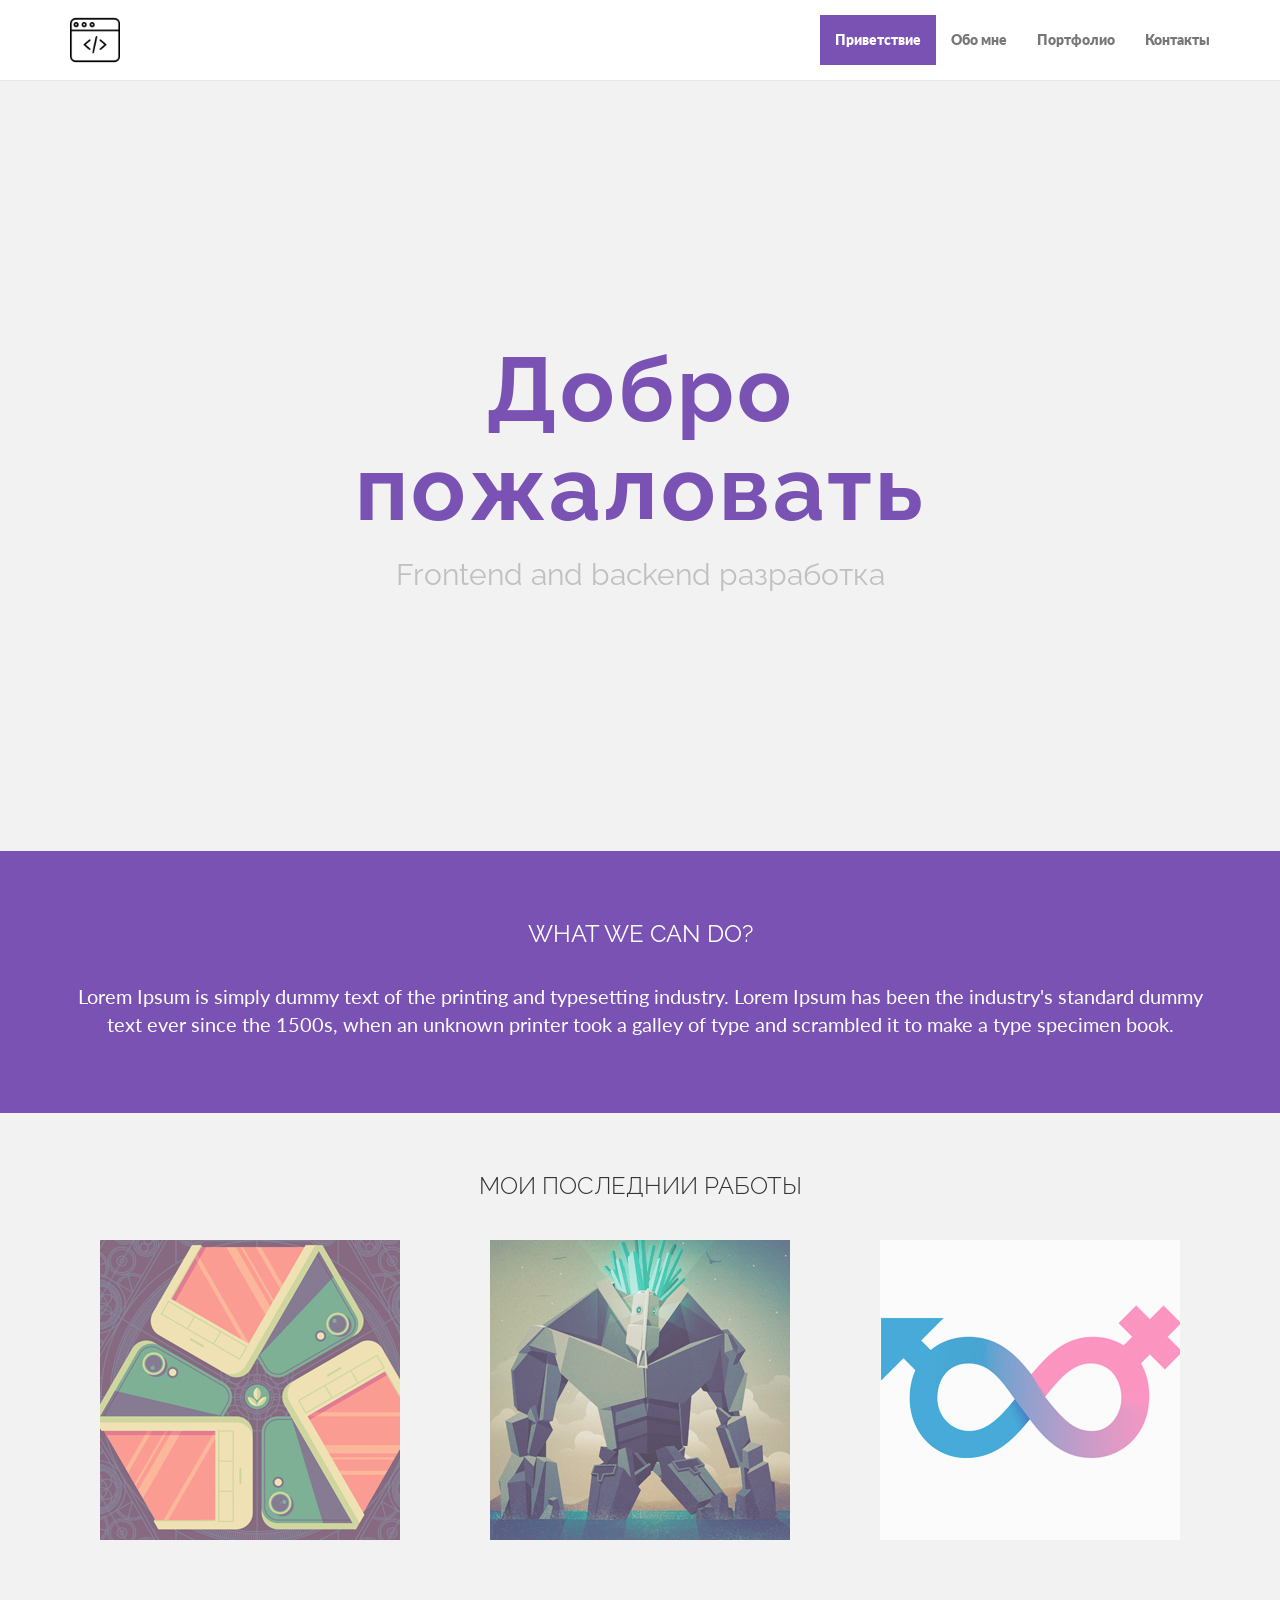
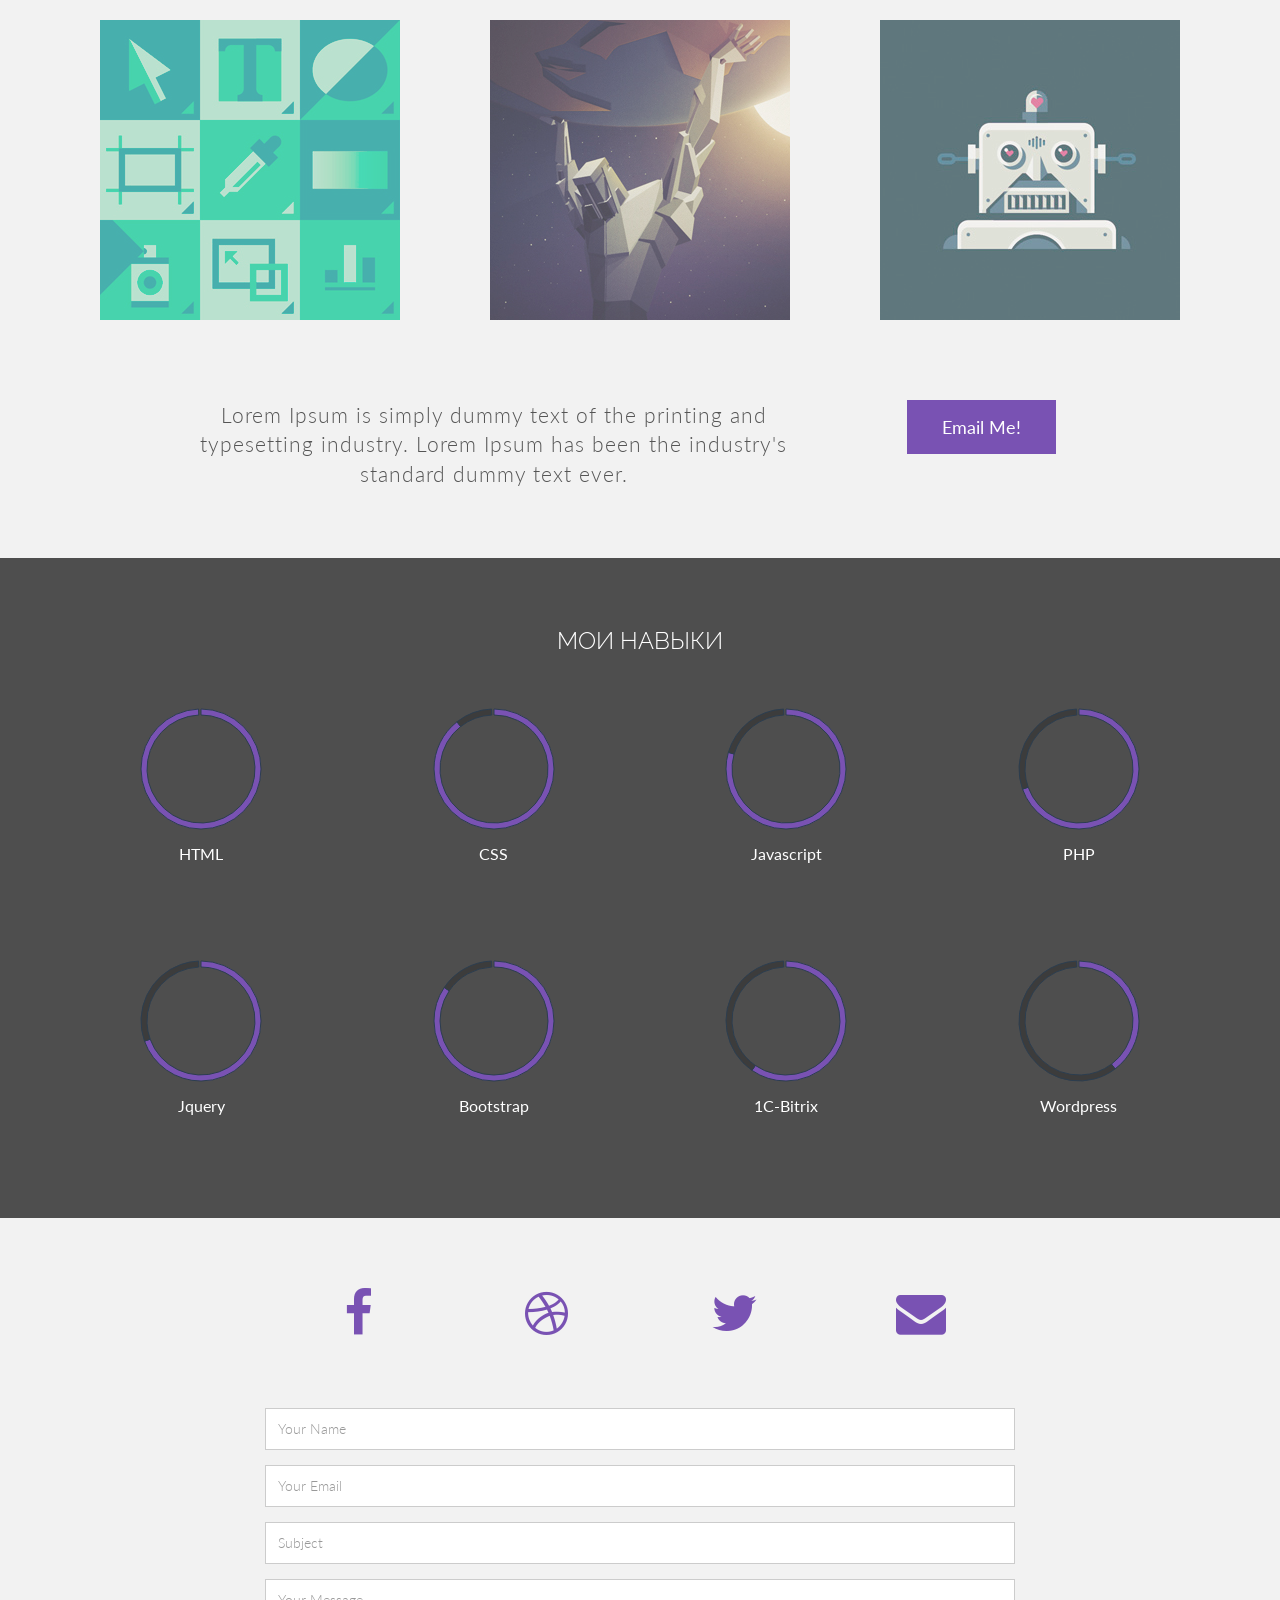
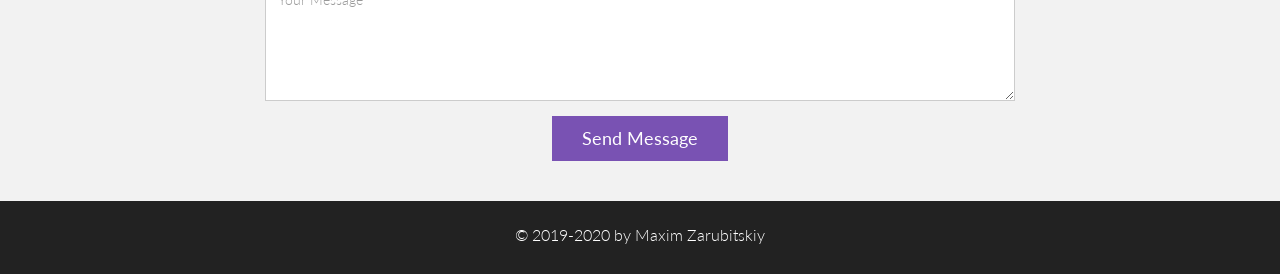
==== commit 9cb4f67a: "Add navber, change skills and color site" ====
--- a/index.html
+++ b/index.html
@@ -2,8 +2,8 @@
 <html lang="ru">
 
 <head>
-  <meta charset="UTF-8">
-  <title>Портфолио</title>
+  <meta charset="utf-8">
+  <title>Портфолио Зарубицкого Максима</title>
   <meta content="width=device-width, initial-scale=1.0" name="viewport">
   <meta content="" name="keywords">
   <meta content="" name="description">
@@ -15,14 +15,14 @@
   <link href="https://fonts.googleapis.com/css?family=Lato:300,400,700,900|Raleway:400,300,700,900" rel="stylesheet">
 
   <!-- Bootstrap CSS File -->
-  <link href="https://stackpath.bootstrapcdn.com/bootstrap/4.5.0/css/bootstrap.min.css" integrity="sha384-9aIt2nRpC12Uk9gS9baDl411NQApFmC26EwAOH8WgZl5MYYxFfc+NcPb1dKGj7Sk" crossorigin="anonymous" rel="stylesheet" >
   <link href="lib/bootstrap/css/bootstrap.min.css" rel="stylesheet">
 
   <!-- Libraries CSS Files -->
   <link href="lib/font-awesome/css/font-awesome.min.css" rel="stylesheet">
 
   <!-- Main Stylesheet File -->
-  <link rel="stylesheet" href="css/style.css">
+  <link href="css/style.css" rel="stylesheet">
+
 </head>
 
 <body data-spy="scroll" data-offset="80" data-target="#thenavbar">
@@ -31,102 +31,97 @@
     <div class="container">
       <div class="navbar-header">
         <button type="button" class="navbar-toggle" data-toggle="collapse" data-target=".navbar-collapse">
-            <span class="icon-bar"></span>
-            <span class="icon-bar"></span>
-            <span class="icon-bar"></span>
-          </button>
-        <a class="navbar-brand" href="#"><i class="fa fa-bolt"></i></a>
+          <span class="icon-bar"></span>
+          <span class="icon-bar"></span>
+          <span class="icon-bar"></span>
+        </button>
+        <a class="navbar-brand" href="#">
+          <img src="img/logo.png" alt="Web Development">
+        </a>
       </div>
       <div class="navbar-collapse collapse">
         <ul class="nav navbar-nav navbar-right">
-          <li class="active"><a href="#hello" class="smoothscroll">Home</a></li>
-          <li><a href="#green" class="smoothscroll">About</a></li>
-          <li><a href="#portfolio" class="smoothscroll">Portfolio</a></li>
-          <li><a href="#contact" class="smoothscroll">Contact</a></li>
+          <li class="active"><a href="#hello" class="smoothscroll">Приветствие</a></li>
+          <li><a href="#about_me" class="smoothscroll">Обо мне</a></li>
+          <li><a href="#portfolio" class="smoothscroll">Портфолио</a></li>
+          <li><a href="#contact" class="smoothscroll">Контакты</a></li>
         </ul>
       </div>
-      <!--/.nav-collapse -->
     </div>
   </div>
 
   <section id="hello">
-
-    <div class="row">
-      <div class="col-lg-8 col-lg-offset-2 centered">
-        <h1>Добро пожаловать</h1>
-        <h2>Frontend and backend разработка</h2>
-      </div>
-    </div>
-
+    <div class="container">
+      <div class="row">
+        <div class="col-lg-8 col-lg-offset-2 centered">
+          <h1>Добро пожаловать</h1>
+          <h2>Frontend and backend разработка</h2>
+        </div>
+      </div>
+    </div>
   </section>
 
   <section id="about_me">
-
     <div class="container">
       <div class="row">
-        <div class="col-lg-5 centered">
-          <img src="" alt="">
-        </div>
-
-        <div class="col-lg-7 centered">
+        <div class="col-lg-12 centered">
           <h3>WHAT WE CAN DO?</h3>
-          <p>Lorem Ipsum is simply dummy text of the printing and typesetting industry. Lorem Ipsum has been the industry's standard dummy text ever since the 1500s, when an unknown printer took a galley of type and scrambled it to make a type specimen book.</p>
-        </div>
-      </div>
-    </div>
-
+          <p>Lorem Ipsum is simply dummy text of the printing and typesetting industry. Lorem Ipsum has been the
+            industry's standard dummy text ever since the 1500s, when an unknown printer took a galley of type and
+            scrambled it to make a type specimen book.</p>
+        </div>
+      </div>
+    </div>
   </section>
 
   <section id="portfolio">
-
     <div class="container">
       <div class="row centered mt grid">
         <h3>МОИ ПОСЛЕДНИИ РАБОТЫ</h3>
         <div class="mt"></div>
         <div class="col-lg-4">
-          <a href="#"><img src="img/1.jpg" alt=""></a>
-        </div>
-        <div class="col-lg-4">
-          <a href="#"><img src="img/2.jpg" alt=""></a>
-        </div>
-        <div class="col-lg-4">
-          <a href="#"><img src="img/3.jpg" alt=""></a>
+          <a href="#"><img src="img/01.jpg" alt=""></a>
+        </div>
+        <div class="col-lg-4">
+          <a href="#"><img src="img/02.jpg" alt=""></a>
+        </div>
+        <div class="col-lg-4">
+          <a href="#"><img src="img/03.jpg" alt=""></a>
         </div>
       </div>
 
       <div class="row centered mt grid">
         <div class="mt"></div>
         <div class="col-lg-4">
-          <a href="#"><img src="img/4.jpg" alt=""></a>
-        </div>
-        <div class="col-lg-4">
-          <a href="#"><img src="img/5.jpg" alt=""></a>
-        </div>
-        <div class="col-lg-4">
-          <a href="#"><img src="img/6.jpg" alt=""></a>
-        </div>
-      </div>
-  
+          <a href="#"><img src="img/04.jpg" alt=""></a>
+        </div>
+        <div class="col-lg-4">
+          <a href="#"><img src="img/05.jpg" alt=""></a>
+        </div>
+        <div class="col-lg-4">
+          <a href="#"><img src="img/06.jpg" alt=""></a>
+        </div>
+      </div>
+
       <div class="row mt centered">
         <div class="col-lg-7 col-lg-offset-1 mt">
-          <p class="lead">Lorem Ipsum is simply dummy text of the printing and typesetting industry. Lorem Ipsum has been the industry's standard dummy text ever.</p>
-        </div>
-  
+          <p class="lead">Lorem Ipsum is simply dummy text of the printing and typesetting industry. Lorem Ipsum has
+            been the industry's standard dummy text ever.</p>
+        </div>
+
         <div class="col-lg-3 mt">
           <p><button type="button" class="btn btn-theme btn-lg">Email Me!</button></p>
         </div>
       </div>
     </div>
-
-  </section>
-  
+  </section>
+
   <section id="skills">
-
     <div class="container">
       <div class="row centered">
         <h3>МОИ НАВЫКИ</h3>
         <div class="col-lg-3 mt">
-          <canvas id="html" height="130" width="130"></canvas>
+          <canvas id="html" height="130" width="130" alt="100%"></canvas>
           <p>HTML</p>
           <br>
         </div>
@@ -167,7 +162,6 @@
         </div>
       </div>
     </div>
-
   </section>
 
   <section id="contact">
@@ -192,27 +186,31 @@
         </div>
       </div>
     </div>
-    
+
     <div class="container">
       <div class="row">
         <div class="col-md-8 col-md-offset-2">
           <form class="contact-form php-mail-form" role="form" action="contactform/contactform.php" method="POST">
 
             <div class="form-group">
-              <input type="name" name="name" class="form-control" id="contact-name" placeholder="Your Name" data-rule="minlen:4" data-msg="Please enter at least 4 chars" >
-              <div class="validate"></div>
-            </div>
-            <div class="form-group">
-              <input type="email" name="email" class="form-control" id="contact-email" placeholder="Your Email" data-rule="email" data-msg="Please enter a valid email">
-              <div class="validate"></div>
-            </div>
-            <div class="form-group">
-              <input type="text" name="subject" class="form-control" id="contact-subject" placeholder="Subject" data-rule="minlen:4" data-msg="Please enter at least 8 chars of subject">
-              <div class="validate"></div>
-            </div>
-
-            <div class="form-group">
-              <textarea class="form-control" name="message" id="contact-message" placeholder="Your Message" rows="5" data-rule="required" data-msg="Please write something for us"></textarea>
+              <input type="name" name="name" class="form-control" id="contact-name" placeholder="Your Name"
+                data-rule="minlen:4" data-msg="Please enter at least 4 chars">
+              <div class="validate"></div>
+            </div>
+            <div class="form-group">
+              <input type="email" name="email" class="form-control" id="contact-email" placeholder="Your Email"
+                data-rule="email" data-msg="Please enter a valid email">
+              <div class="validate"></div>
+            </div>
+            <div class="form-group">
+              <input type="text" name="subject" class="form-control" id="contact-subject" placeholder="Subject"
+                data-rule="minlen:4" data-msg="Please enter at least 8 chars of subject">
+              <div class="validate"></div>
+            </div>
+
+            <div class="form-group">
+              <textarea class="form-control" name="message" id="contact-message" placeholder="Your Message" rows="5"
+                data-rule="required" data-msg="Please write something for us"></textarea>
               <div class="validate"></div>
             </div>
 
@@ -231,15 +229,11 @@
 
   </section>
 
-  <section id="copyright">
-
-    <div class="container">
-      <p>
-        &copy; 2019-2020 by Maxim Zarubitskiy
-      </p>
-    </div>
-
-  </section>
+  <div id="copyrights">
+    <div class="container">
+      <p>&copy; 2019-2020 by Maxim Zarubitskiy</p>
+    </div>
+  </div>
 
   <!-- JavaScript Libraries -->
   <script src="lib/jquery/jquery.min.js"></script>
@@ -249,7 +243,7 @@
   <script src="lib/chart/chart.js"></script>
 
   <!-- Template Main Javascript File -->
-  <script src="js/script.js"></script>
+  <script src="js/main.js"></script>
 
 </body>
 
--- a/css/style.css
+++ b/css/style.css
@@ -0,0 +1,348 @@
+body {
+  background-color: #f2f2f2;
+  font-family: "Lato";
+  font-weight: 300;
+  font-size: 16px;
+  color: #555;
+  -webkit-font-smoothing: antialiased;
+  -webkit-overflow-scrolling: touch;
+  margin-top: 70px;
+}
+
+/* Titles */
+
+h1, h2, h3, h4, h5, h6 {
+  font-family: "Raleway";
+  font-weight: 300;
+  color: #333;
+}
+
+/* Paragraph & Typographic */
+
+p {
+  line-height: 28px;
+  margin-bottom: 25px;
+}
+
+.centered {
+  text-align: center;
+}
+
+.mt {
+  margin-top: 40px;
+}
+
+/* Links */
+
+a {
+  color: #f85c37;
+  word-wrap: break-word;
+  -webkit-transition: color 0.1s ease-in, background 0.1s ease-in;
+  -moz-transition: color 0.1s ease-in, background 0.1s ease-in;
+  -ms-transition: color 0.1s ease-in, background 0.1s ease-in;
+  -o-transition: color 0.1s ease-in, background 0.1s ease-in;
+  transition: color 0.1s ease-in, background 0.1s ease-in;
+}
+
+a:hover, a:focus {
+  color: #7b7b7b;
+  text-decoration: none;
+  outline: 0;
+}
+
+a:before, a:after {
+  -webkit-transition: color 0.1s ease-in, background 0.1s ease-in;
+  -moz-transition: color 0.1s ease-in, background 0.1s ease-in;
+  -ms-transition: color 0.1s ease-in, background 0.1s ease-in;
+  -o-transition: color 0.1s ease-in, background 0.1s ease-in;
+  transition: color 0.1s ease-in, background 0.1s ease-in;
+}
+
+/* Bootstrap Modifications */
+
+hr {
+  display: block;
+  height: 1px;
+  border: 0;
+  border-top: 1px solid #ccc;
+  margin: 1em 0;
+  padding: 0;
+}
+
+.navbar {
+  font-weight: 800;
+  font-size: 14px;
+  padding-top: 15px;
+  padding-bottom: 15px;
+  background-color: #ffffff;
+}
+
+.navbar-default .navbar-nav>.active>a, .navbar-default .navbar-nav>.active>a:hover, .navbar-default .navbar-nav>.active>a:focus {
+  color: #ffffff;
+  background-color: #7952b3;
+}
+
+.navbar-brand {
+  font-size: 60px;
+  padding-top: 0px;
+  padding-bottom: 0px;
+}
+
+.navbar-brand img {
+  max-width: 50px;
+}
+
+.btn-theme {
+  color: #ffffff;
+  background-color: #7952b3;
+  border-color: transparent;
+}
+
+.btn {
+  padding: 10px 30px;
+  margin-bottom: 0;
+  font-size: 18px;
+  border: 5px solid transparent;
+  border-radius: 0px;
+}
+
+.lead {
+  letter-spacing: 1px;
+}
+
+/* WRAP SECTIONS */
+
+/* hello */
+
+#hello {
+  width: 100%;
+  padding-top: 250px;
+  padding-bottom: 250px;
+}
+
+#hello h1 {
+  font-size: 90px;
+  font-weight: 700;
+  letter-spacing: 3px;
+  color: #7952b3;
+}
+
+#hello h2 {
+  color: #c0c0c0;
+  font-weight: 400;
+}
+
+/* About me */
+
+#about_me {
+  background-color: #7952b3;
+  padding-top: 50px;
+  padding-bottom: 50px;
+  margin-bottom: 0px;
+}
+
+#about_me h3 {
+  color: white;
+  font-weight: 400;
+  margin-bottom: 35px;
+}
+
+#about_me p {
+  color: white;
+  font-weight: 400;
+  font-size: 20px;
+}
+
+/* #portfolio img {
+  max-width: 300px;
+  max-height: 300px;
+} */
+
+/* Skills */
+
+#skills {
+  background-color: #4e4e4e;
+  padding-top: 50px;
+  padding-bottom: 50px;
+  margin-top: 50px;
+}
+
+#skills h3 {
+  color: white;
+}
+
+#skills p {
+  color: white;
+  font-weight: 400;
+}
+
+/* Social Links */
+
+#social {
+  padding: 40px 0;
+}
+
+#social i {
+  font-size: 50px;
+  color: #7952b3;
+}
+
+#social .col-md-3:hover {
+  background-color: #f5f5f5;
+}
+
+#social .col-md-3 {
+  padding: 30px;
+}
+
+/* Footer */
+
+#f {
+  padding-top: 20px;
+  background-color: #7952b3;
+}
+
+#f p {
+  color: white;
+  text-align: right;
+  font-weight: 400;
+}
+
+/* Image Opacity */
+
+.grid img {
+  opacity: .7;
+}
+
+.grid img:hover {
+  opacity: 1;
+}
+
+/* Contact Form */
+
+.contact-form {
+  padding-bottom: 40px;
+}
+
+.contact-form label {
+   color: #999;
+}
+
+.contact-form input, .contact-form textarea {
+  padding: 10px 12px;
+  border-radius: 0;
+  box-shadow: none;
+  font-size: 14px;
+  height: auto;
+}
+
+.contact-form .form-send {
+  text-align: center;
+}
+
+.contact-form .form-send button  {
+  background: #7952b3;
+  border: 0;
+  padding: 10px 30px;
+  color: #fff;
+  transition: 0.4s;
+  cursor: pointer;
+}
+
+.contact-form .form-send button:hover {
+  background: #78e0bb;
+}
+
+.contact-form .validate {
+  display: none;
+  color: red;
+  margin: 0 0 15px 0;
+  font-weight: 400;
+  font-size: 13px;
+}
+
+.contact-form .loading {
+  display: none;
+  color: #555;
+  background: #fff;
+  text-align: center;
+  padding: 15px;
+  margin: 15px 0;
+}
+
+.contact-form .loading:before {
+  content: "";
+  display: inline-block;
+  border-radius: 50%;
+  width: 24px;
+  height: 24px;
+  border: 3px solid #18d26e;
+  border-top-color: #eee;
+  -webkit-animation: animate-loading 1s linear infinite;
+  animation: animate-loading 1s linear infinite;
+}
+
+@-webkit-keyframes animate-loading {
+  0% {
+    -webkit-transform: rotate(0deg);
+    transform: rotate(0deg);
+  }
+
+  100% {
+    -webkit-transform: rotate(360deg);
+    transform: rotate(360deg);
+  }
+}
+
+@keyframes animate-loading {
+  0% {
+    -webkit-transform: rotate(0deg);
+    transform: rotate(0deg);
+  }
+
+  100% {
+    -webkit-transform: rotate(360deg);
+    transform: rotate(360deg);
+  }
+}
+
+.contact-form .error-message {
+  display: none;
+  color: #fff;
+  background: #ed3c0d;
+  text-align: center;
+  padding: 15px;
+  font-weight: 600;
+  margin: 15px 0;
+}
+
+.contact-form .sent-message {
+  display: none;
+  color: #fff;
+  background: #18d26e;
+  text-align: center;
+  padding: 15px;
+  font-weight: 600;
+  margin: 15px 0;
+}
+
+/* Copyrights */
+
+#copyrights {
+  background: #222222;
+  padding: 20px 0;
+  text-align: center;
+}
+
+#copyrights p {
+  margin-bottom: 5px;
+  color: #fff;
+}
+
+#copyrights a {
+  color: #7952b3;
+}
+
+.credits {
+  color: #999;
+}
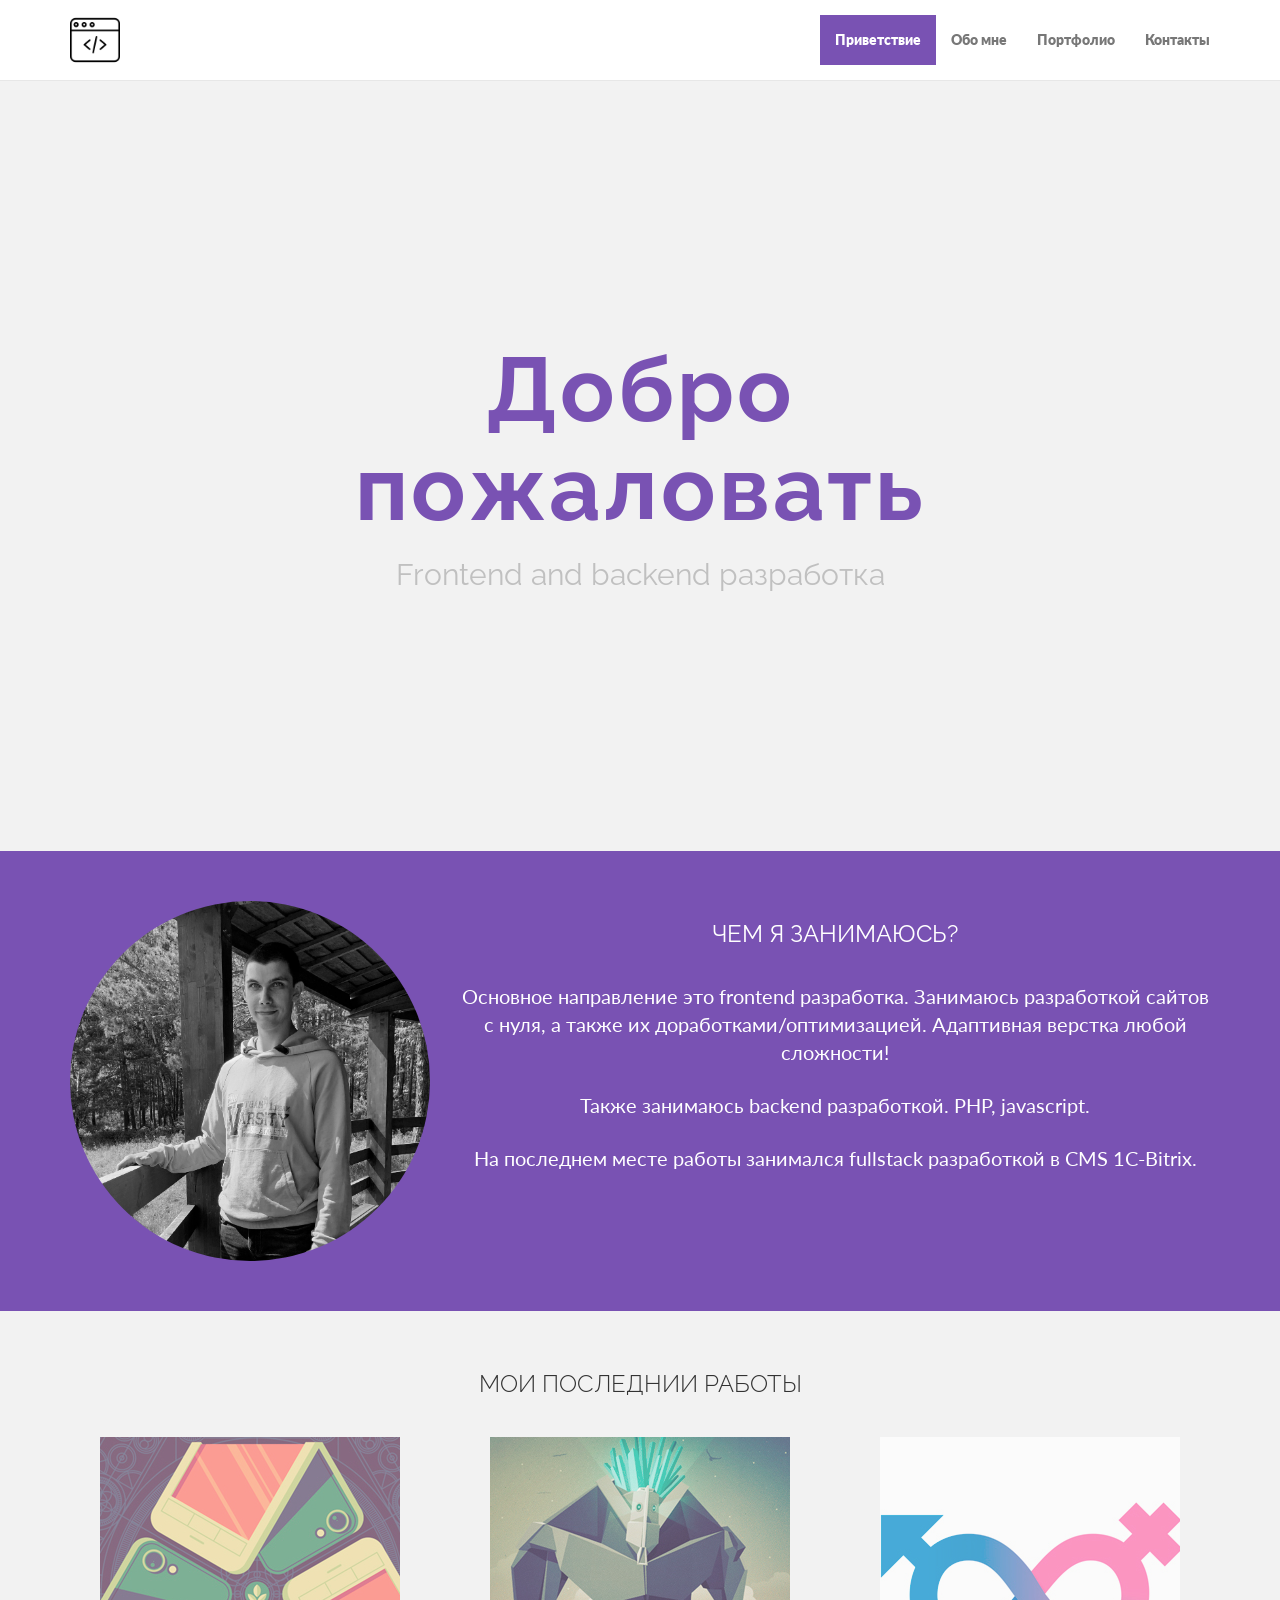
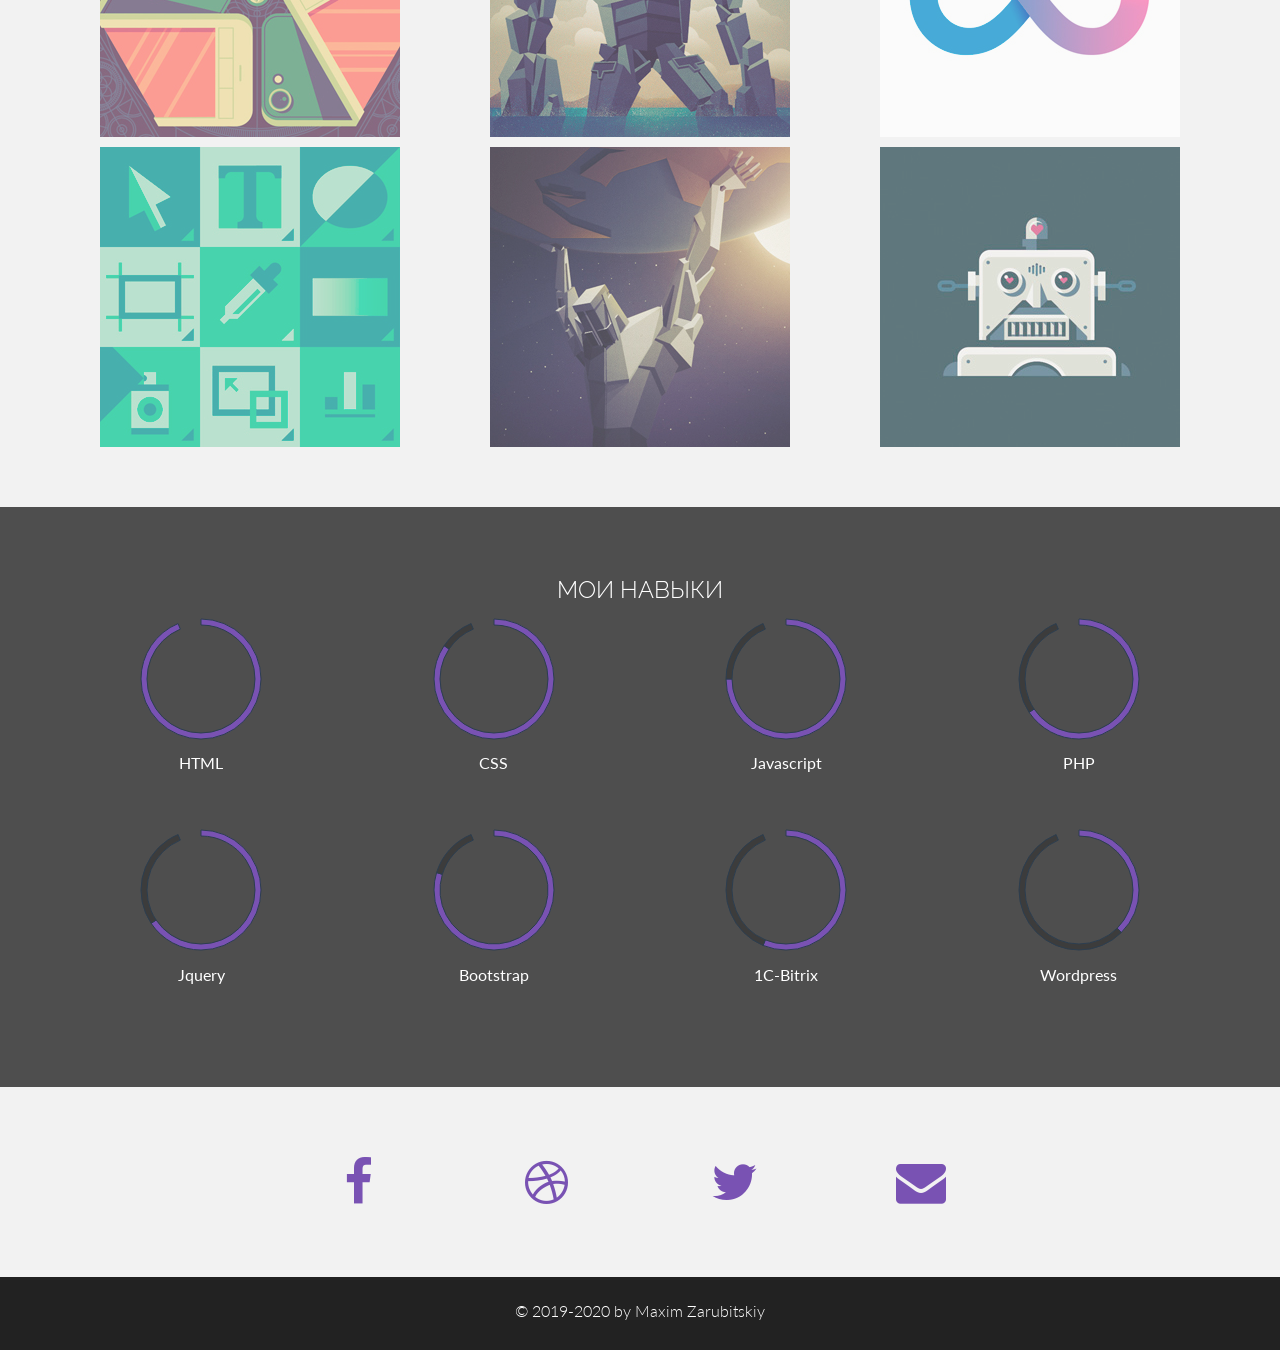
==== commit 2984dfde: "some layout changes" ====
--- a/index.html
+++ b/index.html
@@ -64,11 +64,14 @@
   <section id="about_me">
     <div class="container">
       <div class="row">
-        <div class="col-lg-12 centered">
-          <h3>WHAT WE CAN DO?</h3>
-          <p>Lorem Ipsum is simply dummy text of the printing and typesetting industry. Lorem Ipsum has been the
-            industry's standard dummy text ever since the 1500s, when an unknown printer took a galley of type and
-            scrambled it to make a type specimen book.</p>
+        <div class="col-lg-4 centered photo">
+          <img src="img/I.jpg" alt="Максим Зарубицкий">
+        </div>
+        <div class="col-lg-8 centered">
+          <h3>ЧЕМ Я ЗАНИМАЮСЬ?</h3>
+          <p>Основное направление это frontend разработка. Занимаюсь разработкой сайтов с нуля, а также их доработками/оптимизацией. Адаптивная верстка любой сложности!</p>
+          <p>Также занимаюсь backend разработкой. PHP, javascript.</p>
+          <p>На последнем месте работы занимался fullstack разработкой в CMS 1C-Bitrix.</p>
         </div>
       </div>
     </div>
@@ -79,31 +82,27 @@
       <div class="row centered mt grid">
         <h3>МОИ ПОСЛЕДНИИ РАБОТЫ</h3>
         <div class="mt"></div>
-        <div class="col-lg-4">
+        <div class="col-lg-4 col-sm-6 item">
           <a href="#"><img src="img/01.jpg" alt=""></a>
         </div>
-        <div class="col-lg-4">
+        <div class="col-lg-4 col-sm-6 item">
           <a href="#"><img src="img/02.jpg" alt=""></a>
         </div>
-        <div class="col-lg-4">
+        <div class="col-lg-4 col-sm-6 item">
           <a href="#"><img src="img/03.jpg" alt=""></a>
         </div>
-      </div>
-
-      <div class="row centered mt grid">
-        <div class="mt"></div>
-        <div class="col-lg-4">
+        <div class="col-lg-4 col-sm-6 item">
           <a href="#"><img src="img/04.jpg" alt=""></a>
         </div>
-        <div class="col-lg-4">
+        <div class="col-lg-4 col-sm-6 item">
           <a href="#"><img src="img/05.jpg" alt=""></a>
         </div>
-        <div class="col-lg-4">
+        <div class="col-lg-4 col-sm-6 item">
           <a href="#"><img src="img/06.jpg" alt=""></a>
         </div>
       </div>
 
-      <div class="row mt centered">
+      <!-- <div class="row mt centered">
         <div class="col-lg-7 col-lg-offset-1 mt">
           <p class="lead">Lorem Ipsum is simply dummy text of the printing and typesetting industry. Lorem Ipsum has
             been the industry's standard dummy text ever.</p>
@@ -112,7 +111,7 @@
         <div class="col-lg-3 mt">
           <p><button type="button" class="btn btn-theme btn-lg">Email Me!</button></p>
         </div>
-      </div>
+      </div> -->
     </div>
   </section>
 
@@ -120,42 +119,42 @@
     <div class="container">
       <div class="row centered">
         <h3>МОИ НАВЫКИ</h3>
-        <div class="col-lg-3 mt">
+        <div class="col-lg-3 col-md-4 col-sm-6">
           <canvas id="html" height="130" width="130" alt="100%"></canvas>
           <p>HTML</p>
           <br>
         </div>
-        <div class="col-lg-3 mt">
+        <div class="col-lg-3 col-md-4 col-sm-6">
           <canvas id="css" height="130" width="130"></canvas>
           <p>CSS</p>
           <br>
         </div>
-        <div class="col-lg-3 mt">
+        <div class="col-lg-3 col-md-4 col-sm-6">
           <canvas id="javascript" height="130" width="130"></canvas>
           <p>Javascript</p>
           <br>
         </div>
-        <div class="col-lg-3 mt">
+        <div class="col-lg-3 col-md-4 col-sm-6">
           <canvas id="php" height="130" width="130"></canvas>
           <p>PHP</p>
           <br>
         </div>
-        <div class="col-lg-3 mt">
+        <div class="col-lg-3 col-md-4 col-sm-6">
           <canvas id="jquery" height="130" width="130"></canvas>
           <p>Jquery</p>
           <br>
         </div>
-        <div class="col-lg-3 mt">
+        <div class="col-lg-3 col-md-4 col-sm-6">
           <canvas id="bootstrap" height="130" width="130"></canvas>
           <p>Bootstrap</p>
           <br>
         </div>
-        <div class="col-lg-3 mt">
+        <div class="col-lg-3 col-md-4 col-sm-6">
           <canvas id="1c-bitrix" height="130" width="130"></canvas>
           <p>1C-Bitrix</p>
           <br>
         </div>
-        <div class="col-lg-3 mt">
+        <div class="col-lg-3 col-md-4 col-sm-6">
           <canvas id="wordpress" height="130" width="130"></canvas>
           <p>Wordpress</p>
           <br>
@@ -187,7 +186,7 @@
       </div>
     </div>
 
-    <div class="container">
+    <!-- <div class="container">
       <div class="row">
         <div class="col-md-8 col-md-offset-2">
           <form class="contact-form php-mail-form" role="form" action="contactform/contactform.php" method="POST">
@@ -225,7 +224,7 @@
           </form>
         </div>
       </div>
-    </div>
+    </div> -->
 
   </section>
 
--- a/css/style.css
+++ b/css/style.css
@@ -127,6 +127,18 @@
   color: #7952b3;
 }
 
+@media (max-width: 768px) {
+  #hello h1 {
+    font-size: 60px;
+  }
+}
+
+@media (max-width: 450px) {
+  #hello h1 {
+    font-size: 45px;
+  }
+}
+
 #hello h2 {
   color: #c0c0c0;
   font-weight: 400;
@@ -141,6 +153,11 @@
   margin-bottom: 0px;
 }
 
+#about_me .photo img {
+  border-radius: 50%;
+  width: 100%;
+}
+
 #about_me h3 {
   color: white;
   font-weight: 400;
@@ -153,10 +170,15 @@
   font-size: 20px;
 }
 
-/* #portfolio img {
-  max-width: 300px;
-  max-height: 300px;
-} */
+/* Portfolio me */
+
+#portfolio .item {
+  margin-bottom: 10px;
+}
+
+#portfolio img {
+  max-width: 100%;
+}
 
 /* Skills */
 
